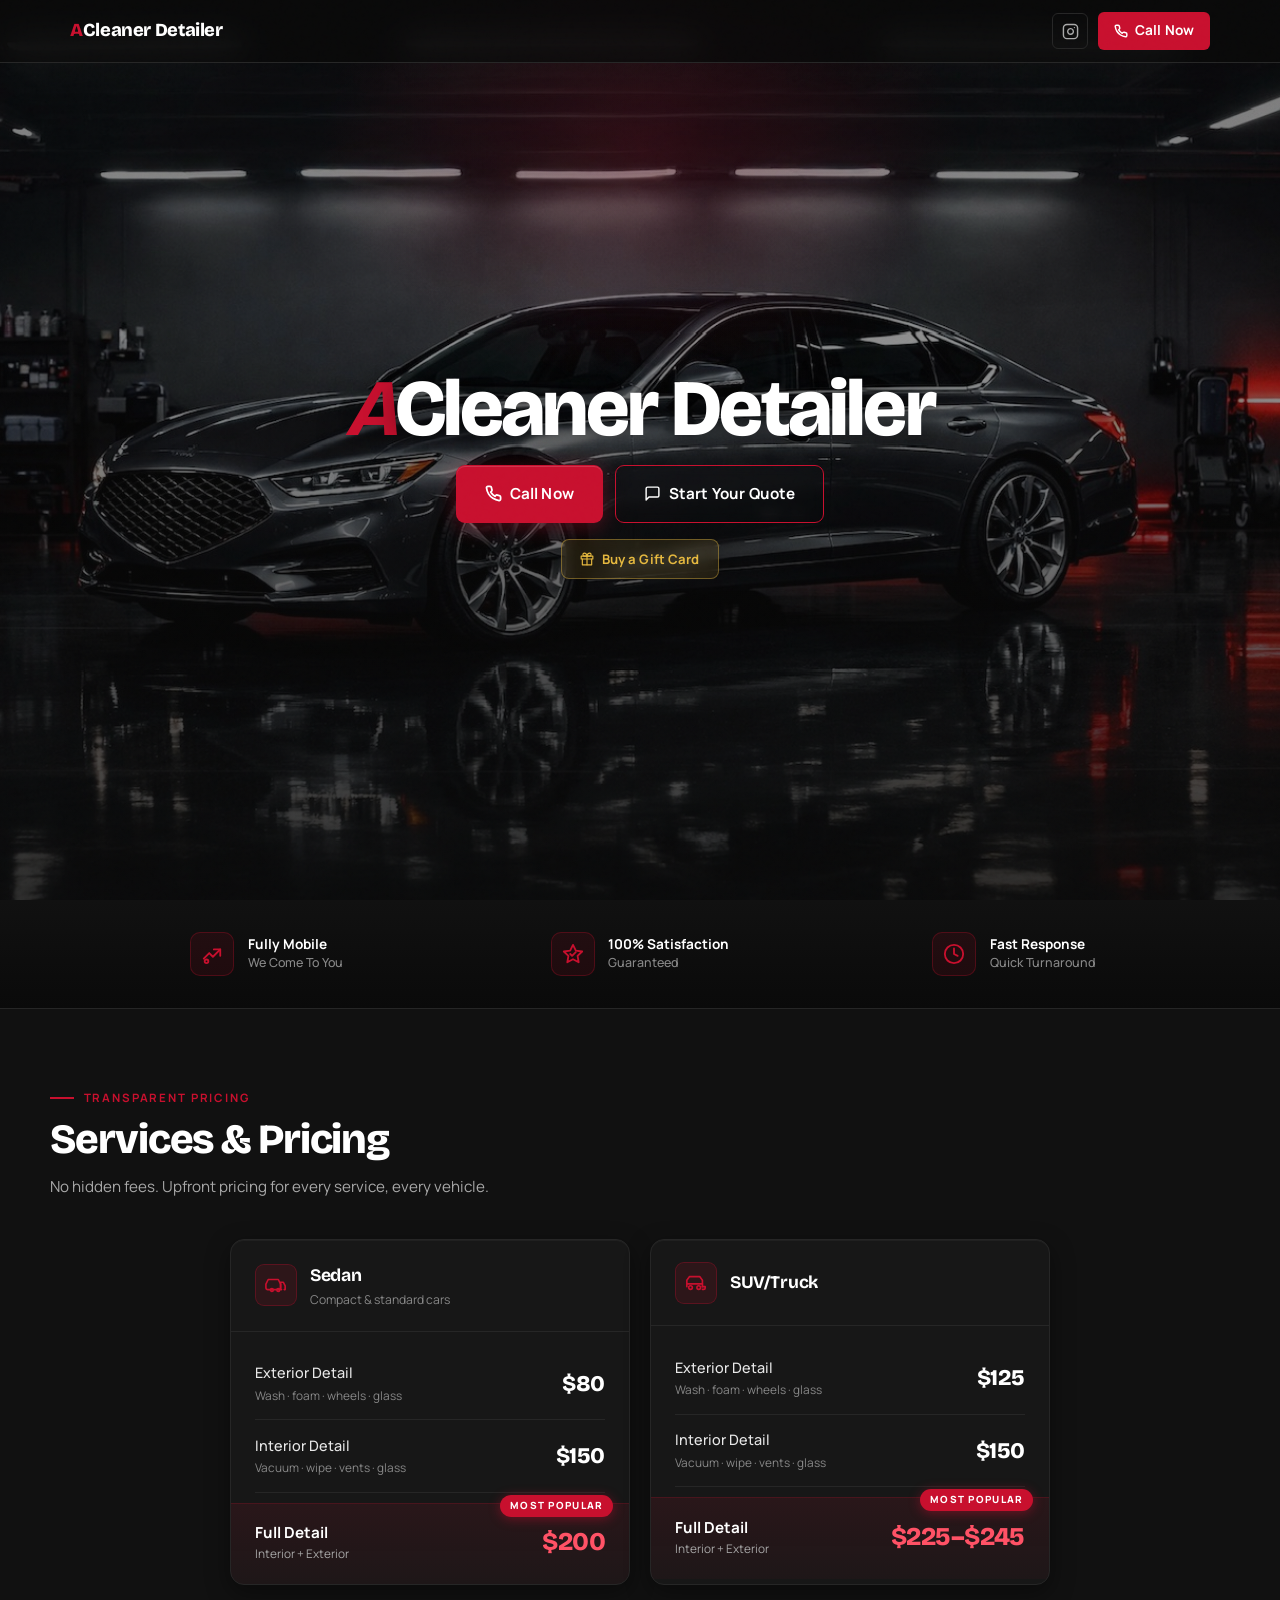
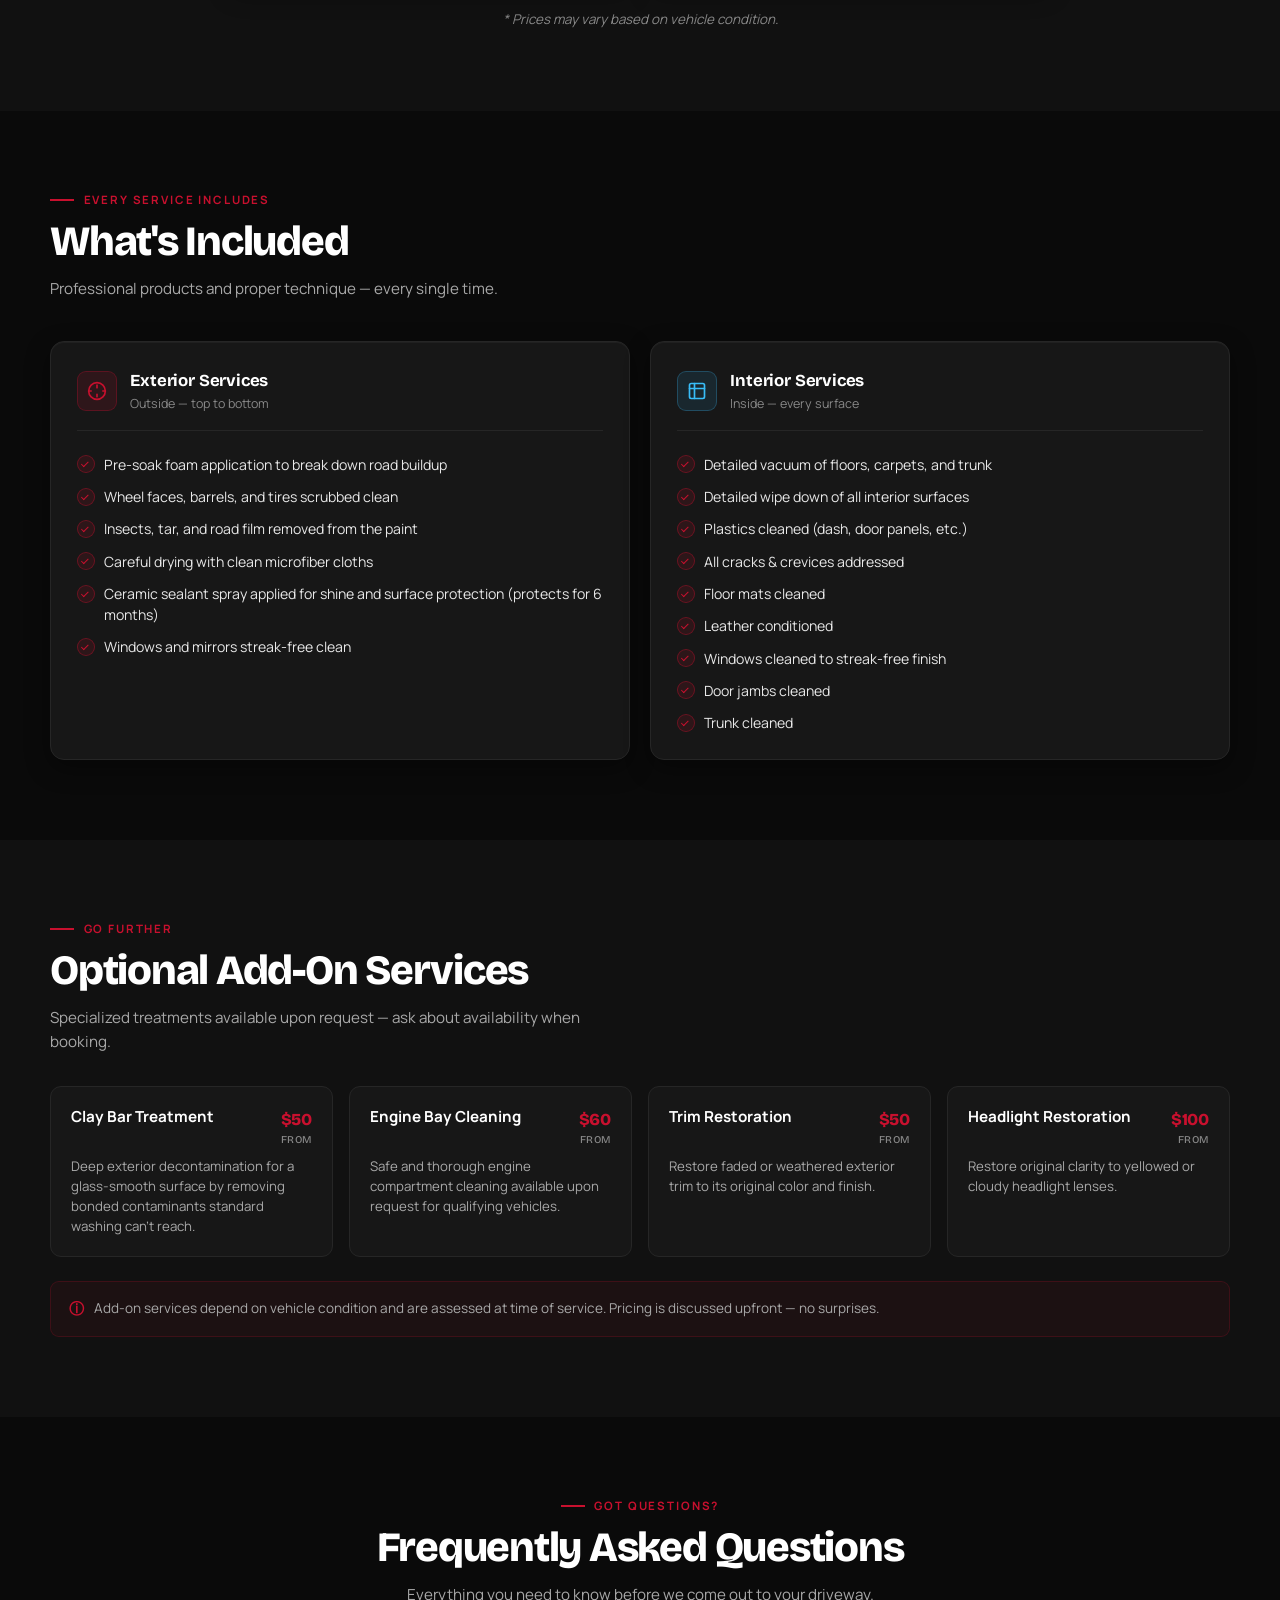
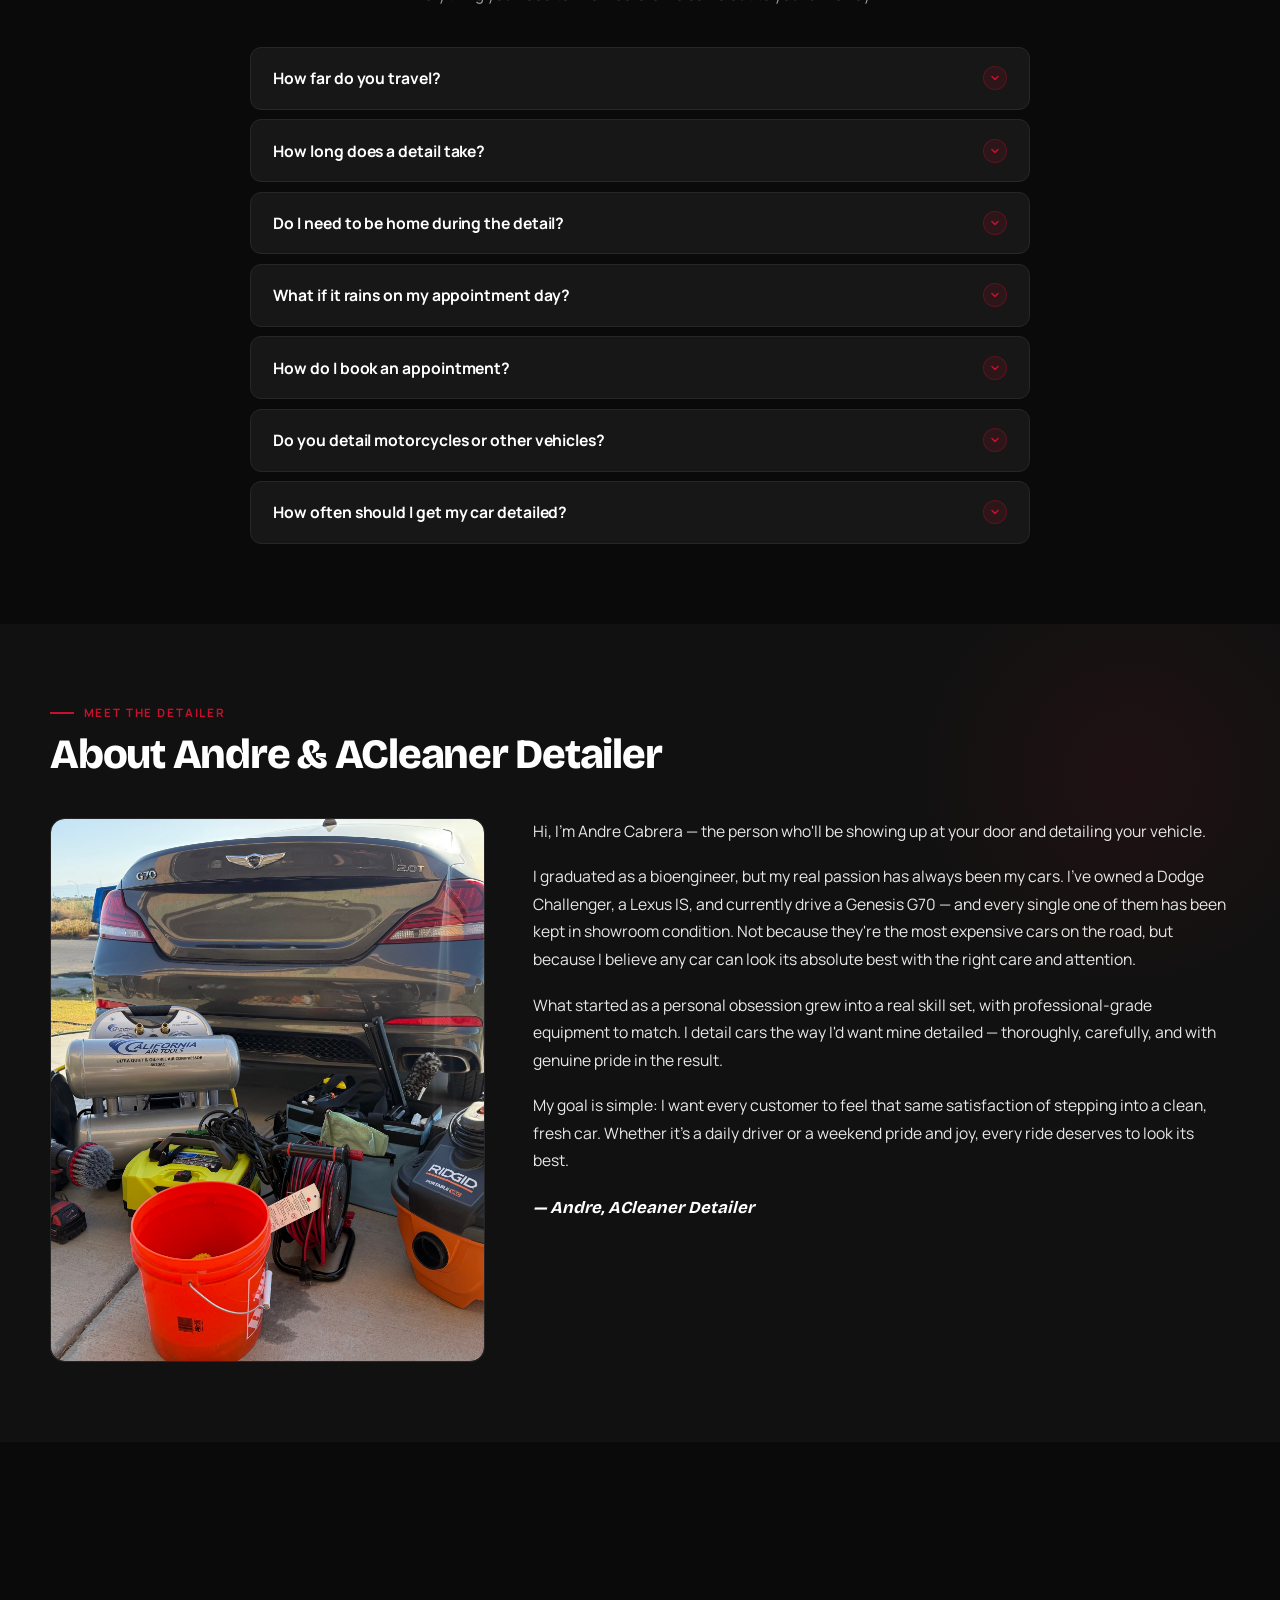
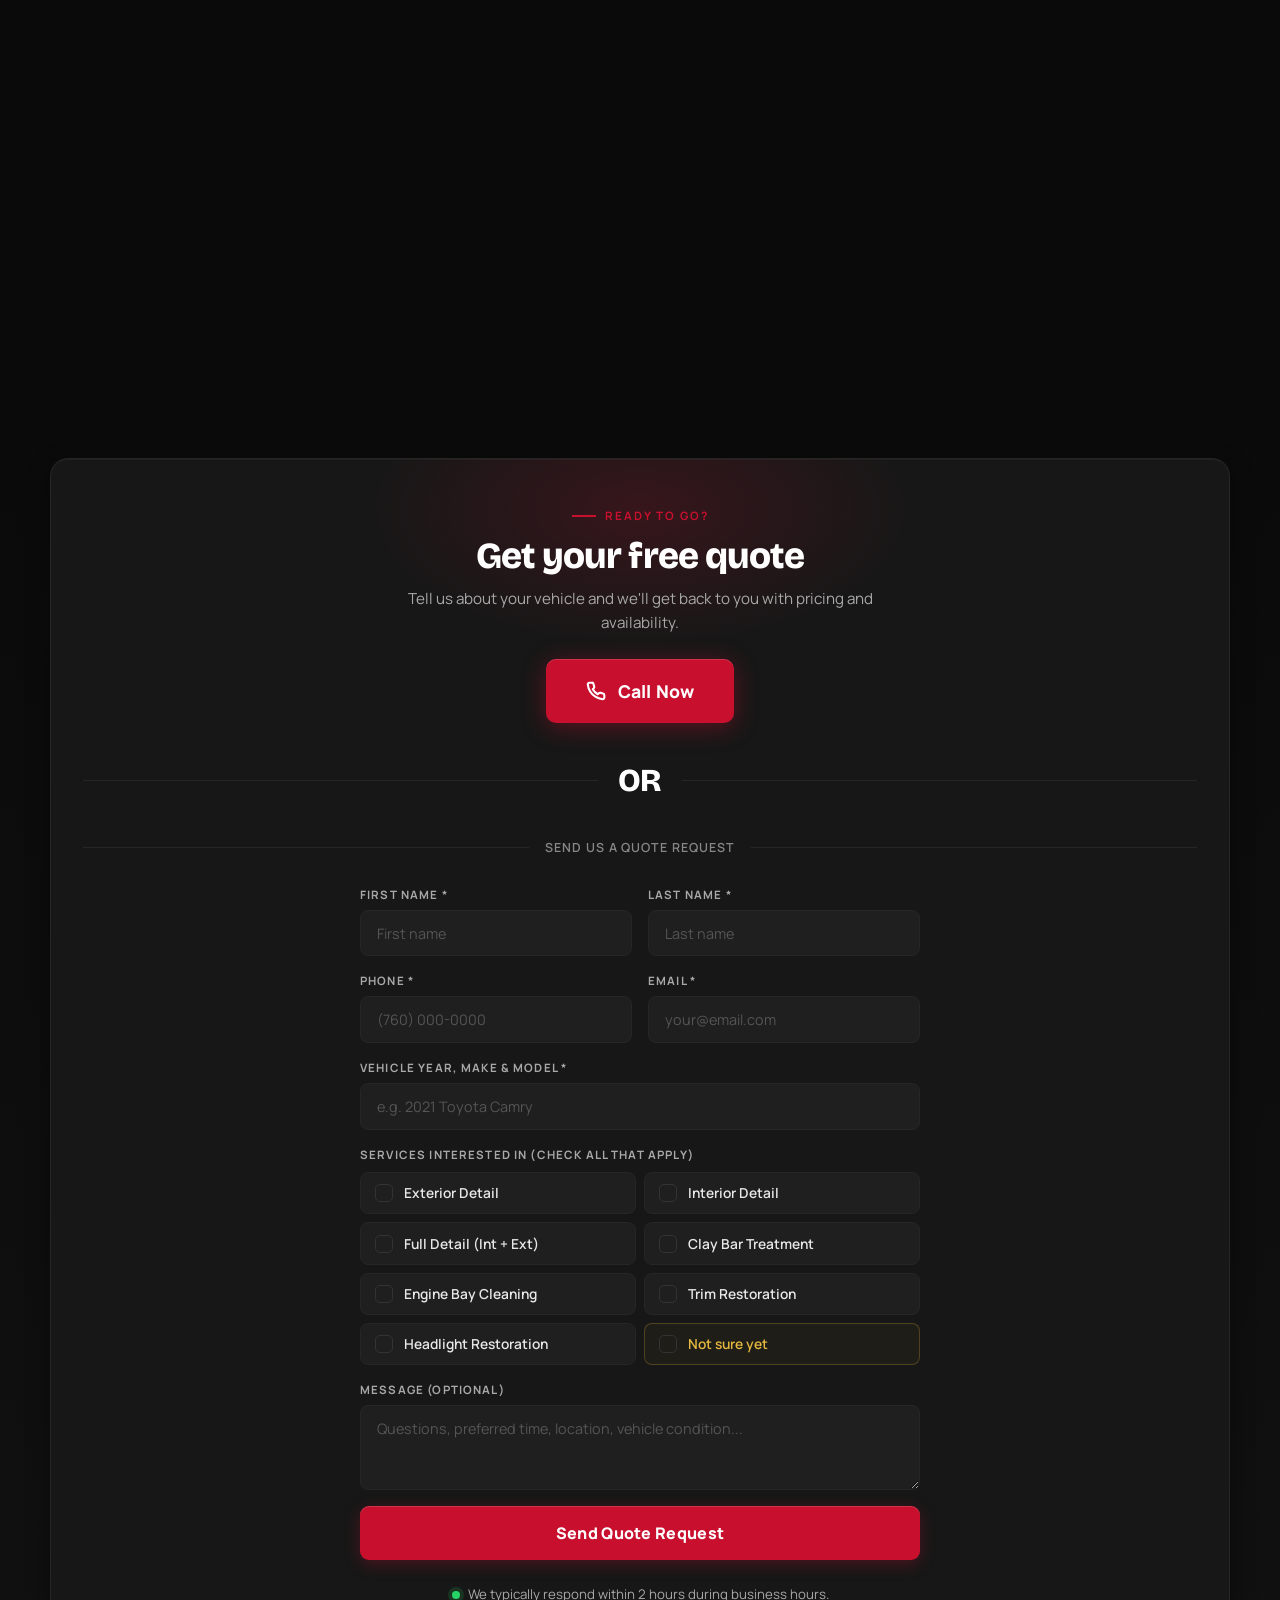
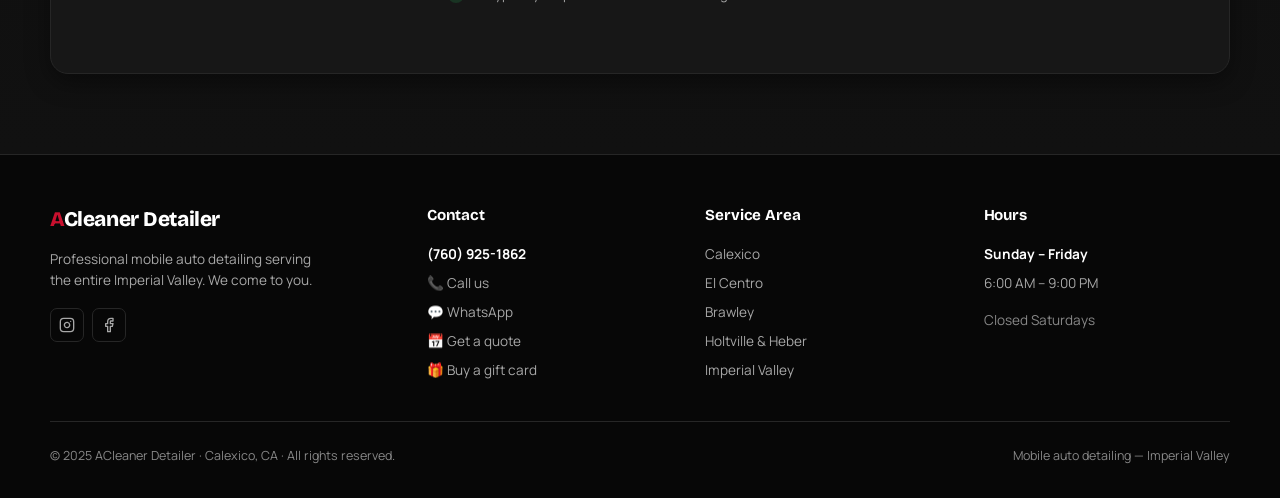
==== index.html @ 51a71c84 "Update index.html" ====
<!DOCTYPE html>
<html lang="en">
<head>
<meta charset="UTF-8">
<meta name="viewport" content="width=device-width, initial-scale=1.0">
<title>Mobile Car Detailing in Imperial Valley | ACleaner Detailer</title>
<meta name="description" content="Professional mobile car detailing in Calexico, El Centro & the Imperial Valley. Interior, exterior & full detail packages — we come to you. Call (760) 925-1862.">

<!-- FAVICON PLACEHOLDER — replace with real favicon.ico when ready -->
<link rel="icon" href="data:image/svg+xml,<svg xmlns=%22http://www.w3.org/2000/svg%22 viewBox=%220 0 100 100%22><rect width=%22100%22 height=%22100%22 rx=%2218%22 fill=%22%230A0A0A%22/><text x=%2250%22 y=%2272%22 font-size=%2270%22 font-family=%22Arial,sans-serif%22 font-weight=%22900%22 text-anchor=%22middle%22 fill=%22%23C8102E%22>A</text></svg>">

<!-- Google Fonts -->
<link rel="preconnect" href="https://fonts.googleapis.com">
<link rel="preconnect" href="https://fonts.gstatic.com" crossorigin>
<link href="https://fonts.googleapis.com/css2?family=Bricolage+Grotesque:opsz,wght@12..96,500;12..96,700;12..96,800&family=Manrope:wght@400;500;600;700;800&display=swap" rel="stylesheet">

<!-- LocalBusiness JSON-LD Schema -->
<script type="application/ld+json">
{
  "@context": "https://schema.org",
  "@type": "AutoDetailing",
  "name": "ACleaner Detailer",
  "image": "acleaningimagedark.jpeg",
  "url": "https://acmobiledetailing.netlify.app/",
  "telephone": "+1-760-925-1862",
  "priceRange": "$$",
  "address": {
    "@type": "PostalAddress",
    "addressLocality": "Calexico",
    "addressRegion": "CA",
    "addressCountry": "US"
  },
  "areaServed": [
    { "@type": "City", "name": "Calexico" },
    { "@type": "City", "name": "El Centro" },
    { "@type": "City", "name": "Brawley" },
    { "@type": "City", "name": "Holtville" },
    { "@type": "City", "name": "Heber" },
    { "@type": "AdministrativeArea", "name": "Imperial Valley" }
  ],
  "openingHoursSpecification": [{
    "@type": "OpeningHoursSpecification",
    "dayOfWeek": ["Sunday","Monday","Tuesday","Wednesday","Thursday","Friday"],
    "opens": "06:00",
    "closes": "21:00"
  }],
  "sameAs": [
    "https://www.instagram.com/acleanermobile/",
    "https://facebook.com/"
  ]
}
</script>

<style>
*,*::before,*::after{box-sizing:border-box;margin:0;padding:0}
:root{
  --red:#C8102E;--red-dark:#9B0B21;--red-light:#E8192E;--red-glow:rgba(200,16,46,0.18);
  --black:#0A0A0A;--dark:#111111;--card:#171717;--card2:#1F1F1F;
  --border:#262626;--border-light:#333;
  --white:#FFFFFF;--gray:#888;--gray-light:#A8A8A8;
  --text:#E8E8E8;--gold:#E5B83F;--gold-dark:#C99A2C;
  --ff-display:'Bricolage Grotesque',ui-serif,Georgia,serif;
  --ff:'Manrope',-apple-system,BlinkMacSystemFont,'Segoe UI',sans-serif;
  --shadow-card:0 1px 0 rgba(255,255,255,0.04) inset, 0 8px 24px rgba(0,0,0,0.4);
}
html{scroll-behavior:smooth;font-size:16px}
body{background:var(--black);color:var(--text);font-family:var(--ff);line-height:1.6;overflow-x:hidden;-webkit-font-smoothing:antialiased}

/* Subtle grain texture overlay */
body::before{
  content:'';position:fixed;inset:0;pointer-events:none;z-index:200;opacity:0.035;mix-blend-mode:overlay;
  background-image:url("data:image/svg+xml,%3Csvg viewBox='0 0 200 200' xmlns='http://www.w3.org/2000/svg'%3E%3Cfilter id='n'%3E%3CfeTurbulence type='fractalNoise' baseFrequency='0.85' numOctaves='2'/%3E%3C/filter%3E%3Crect width='100%25' height='100%25' filter='url(%23n)'/%3E%3C/svg%3E");
}

/* NAV */
nav{position:fixed;top:0;left:0;right:0;z-index:100;background:rgba(10,10,10,0.85);backdrop-filter:blur(14px);-webkit-backdrop-filter:blur(14px);border-bottom:1px solid var(--border)}
.nav-inner{max-width:1180px;margin:0 auto;padding:0 1.25rem;height:62px;display:flex;align-items:center;justify-content:space-between}
.nav-logo{font-family:var(--ff-display);font-size:1.15rem;font-weight:800;color:var(--white);letter-spacing:-0.02em}
.nav-logo span{color:var(--red)}
.nav-phone{display:flex;align-items:center;gap:0.45rem;color:var(--white);text-decoration:none;font-size:0.85rem;font-weight:700;background:var(--red);padding:0.5rem 1rem;border-radius:6px;transition:background 0.2s,transform 0.1s;letter-spacing:0.01em}
.nav-phone:hover{background:var(--red-dark)}
.nav-phone:active{transform:scale(0.97)}
.nav-phone svg{width:14px;height:14px;flex-shrink:0}
.nav-right{display:flex;align-items:center;gap:0.6rem}
.nav-insta{display:flex;align-items:center;justify-content:center;width:36px;height:36px;border-radius:6px;border:1px solid var(--border);color:var(--gray-light);transition:color 0.2s,border-color 0.2s,background 0.2s}
.nav-insta:hover{color:var(--white);border-color:#555;background:rgba(255,255,255,0.03)}
.nav-insta svg{width:17px;height:17px}
.nav-book{display:flex;align-items:center;gap:0.45rem;color:var(--white);text-decoration:none;font-size:0.85rem;font-weight:700;background:transparent;border:1px solid rgba(255,255,255,0.2);padding:0.5rem 1rem;border-radius:6px;transition:background 0.2s,border-color 0.2s,transform 0.1s;letter-spacing:0.01em}
.nav-book:hover{background:rgba(255,255,255,0.07);border-color:rgba(255,255,255,0.4)}
.nav-book:active{transform:scale(0.97)}
.nav-book svg{width:14px;height:14px;flex-shrink:0}
@media(max-width:540px){
  .nav-phone span.nav-phone-text{display:none}
  .nav-phone{padding:0.5rem 0.75rem}
}

/* HERO */
.hero{
  min-height:100svh;display:flex;flex-direction:column;justify-content:center;align-items:center;
  text-align:center;padding:7rem 1.25rem 4rem;position:relative;overflow:hidden;
  background:url('acleaningimagedark.jpeg') center center/cover no-repeat var(--black);
}
.hero::before{
  content:'';position:absolute;inset:0;
  background:linear-gradient(180deg,rgba(10,10,10,0.55) 0%,rgba(10,10,10,0.45) 40%,rgba(10,10,10,0.85) 100%);
  pointer-events:none;z-index:0;
}
.hero::after{
  content:'';position:absolute;top:-100px;left:50%;transform:translateX(-50%);
  width:700px;height:500px;
  background:radial-gradient(ellipse,rgba(200,16,46,0.18) 0%,transparent 65%);
  pointer-events:none;z-index:0;
}
.hero>*{position:relative;z-index:1}

.hero-stars{
  display:inline-flex;align-items:center;gap:0.55rem;
  background:rgba(229,184,63,0.08);border:1px solid rgba(229,184,63,0.3);
  color:var(--gold);font-size:0.74rem;font-weight:700;letter-spacing:0.06em;text-transform:uppercase;
  padding:0.45rem 0.95rem;border-radius:100px;margin-bottom:1.25rem;
  backdrop-filter:blur(6px);
}
.hero-stars-icons{display:inline-flex;gap:1px;color:var(--gold)}
.hero-label{
  display:inline-flex;align-items:center;gap:0.4rem;
  background:rgba(200,16,46,0.14);border:1px solid rgba(200,16,46,0.35);
  color:#FF5266;font-size:0.7rem;font-weight:700;letter-spacing:0.13em;text-transform:uppercase;
  padding:0.4rem 0.95rem;border-radius:100px;margin-bottom:1.5rem;
  backdrop-filter:blur(6px);
}
.hero-label::before{content:'';width:6px;height:6px;border-radius:50%;background:var(--red);box-shadow:0 0 8px var(--red);flex-shrink:0}

h1.hero-title{
  font-family:var(--ff-display);
  font-size:clamp(2.4rem,7.5vw,5rem);font-weight:800;line-height:1;letter-spacing:-0.035em;
  color:var(--white);margin-bottom:1rem;max-width:920px;
  text-shadow:0 2px 30px rgba(0,0,0,0.6);
}
h1.hero-title .accent{color:var(--red);font-style:italic;font-weight:700}
h1.hero-title .we-come{display:block;font-size:0.55em;font-weight:700;color:var(--gray-light);margin-top:0.4rem;letter-spacing:-0.02em;font-style:italic}

.hero-sub{font-size:clamp(0.95rem,2vw,1.1rem);color:var(--gray-light);margin-bottom:2.25rem;max-width:560px;line-height:1.55}

.hero-cta{display:flex;gap:0.75rem;flex-wrap:wrap;justify-content:center;width:100%;max-width:640px}
.btn{
  display:inline-flex;align-items:center;justify-content:center;gap:0.5rem;
  padding:1rem 1.75rem;font-size:0.95rem;font-weight:700;border-radius:9px;
  cursor:pointer;text-decoration:none;letter-spacing:0.01em;font-family:var(--ff);
  transition:background 0.2s,border-color 0.2s,color 0.2s,transform 0.1s,box-shadow 0.2s;
  border:1px solid transparent;white-space:nowrap;
}
.btn:active{transform:translateY(1px)}
.btn-primary{background:var(--red);color:var(--white);box-shadow:0 4px 20px rgba(200,16,46,0.35),inset 0 1px 0 rgba(255,255,255,0.15)}
.btn-primary:hover{background:var(--red-dark);box-shadow:0 6px 24px rgba(200,16,46,0.45),inset 0 1px 0 rgba(255,255,255,0.15)}
.btn-secondary{background:rgba(255,255,255,0.04);color:var(--white);border-color:rgba(255,255,255,0.18);backdrop-filter:blur(6px)}
.btn-secondary:hover{border-color:rgba(255,255,255,0.35);background:rgba(255,255,255,0.08)}
.btn-outline{background:transparent;color:var(--white);border-color:var(--red);backdrop-filter:blur(6px)}
.btn-outline:hover{background:rgba(200,16,46,0.12);border-color:var(--red-light)}
.btn svg{width:17px;height:17px;flex-shrink:0}

/* GIFT CARD MINI BUTTON — sits under the hero CTAs */
.hero-gift-wrap{margin-top:1rem;display:flex;justify-content:center;width:100%}
.btn-gift{
  display:inline-flex;align-items:center;justify-content:center;gap:0.45rem;
  padding:0.55rem 1.15rem;font-size:0.82rem;font-weight:700;border-radius:8px;
  text-decoration:none;font-family:var(--ff);letter-spacing:0.01em;white-space:nowrap;
  background:rgba(229,184,63,0.1);color:var(--gold);
  border:1px solid rgba(229,184,63,0.4);
  backdrop-filter:blur(6px);
  transition:background 0.2s,border-color 0.2s,color 0.2s,transform 0.1s,box-shadow 0.2s;
}
.btn-gift:hover{
  background:rgba(229,184,63,0.18);
  border-color:rgba(229,184,63,0.65);
  color:#F0CB5C;
  box-shadow:0 4px 14px rgba(229,184,63,0.18);
}
.btn-gift:active{transform:translateY(1px)}
.btn-gift svg{width:14px;height:14px;flex-shrink:0}

/* TRUST BAR */
.trust-bar{background:linear-gradient(180deg,var(--dark) 0%,var(--black) 100%);border-bottom:1px solid var(--border);padding:2rem 1.25rem}
.trust-inner{max-width:1100px;margin:0 auto;display:grid;grid-template-columns:repeat(3,1fr);gap:1.25rem}
.trust-item{display:flex;align-items:center;gap:0.85rem;justify-content:center;text-align:left}
.trust-icon{width:44px;height:44px;border-radius:10px;background:rgba(200,16,46,0.1);border:1px solid rgba(200,16,46,0.28);display:flex;align-items:center;justify-content:center;flex-shrink:0;color:var(--red)}
.trust-icon svg{width:22px;height:22px}
.trust-text{font-size:0.85rem;font-weight:700;color:var(--white);line-height:1.3}
@media(max-width:720px){
  .trust-inner{grid-template-columns:1fr;gap:0.85rem}
  .trust-item{justify-content:flex-start}
}

/* SECTIONS */
section{padding:5rem 1.25rem;position:relative}
.section-inner{max-width:1180px;margin:0 auto}
.section-eyebrow{font-size:0.72rem;font-weight:700;letter-spacing:0.16em;text-transform:uppercase;color:var(--red);margin-bottom:0.6rem;display:flex;align-items:center;gap:0.6rem}
.section-eyebrow::before{content:'';width:24px;height:1.5px;background:var(--red)}
.section-title{font-family:var(--ff-display);font-size:clamp(1.85rem,4.5vw,2.6rem);font-weight:800;color:var(--white);letter-spacing:-0.03em;line-height:1.1;margin-bottom:0.75rem}
.section-sub{color:var(--gray-light);font-size:0.95rem;max-width:560px;line-height:1.6}

/* PRICING */
#pricing{background:var(--dark)}
.pricing-grid{display:grid;grid-template-columns:repeat(auto-fit,minmax(320px,1fr));gap:1.25rem;margin-top:2.5rem;max-width:820px;margin-left:auto;margin-right:auto}
.pricing-card{background:var(--card);border:1px solid var(--border);border-radius:14px;overflow:hidden;position:relative;transition:border-color 0.2s,transform 0.2s;box-shadow:var(--shadow-card)}
.pricing-card:hover{border-color:#3a3a3a;transform:translateY(-2px)}
.pricing-card-head{padding:1.35rem 1.5rem;border-bottom:1px solid var(--border);display:flex;align-items:center;gap:0.8rem}
.vehicle-icon{width:42px;height:42px;background:rgba(200,16,46,0.12);border:1px solid rgba(200,16,46,0.3);border-radius:9px;display:flex;align-items:center;justify-content:center;flex-shrink:0}
.vehicle-icon svg{width:22px;height:22px;color:var(--red)}
.vehicle-name{font-family:var(--ff-display);font-size:1.1rem;font-weight:700;color:var(--white);letter-spacing:-0.01em}
.vehicle-sub{font-size:0.76rem;color:var(--gray)}
.pricing-rows{padding:1rem 1.5rem 1.25rem}
.price-row{display:flex;justify-content:space-between;align-items:center;padding:0.85rem 0;border-bottom:1px solid var(--border);position:relative}
.price-row:last-child{border-bottom:none}
.price-row.featured{background:linear-gradient(180deg,rgba(200,16,46,0.1) 0%,rgba(200,16,46,0.04) 100%);margin:0.6rem -1.5rem -1.25rem;padding:1.1rem 1.5rem 1.25rem;border-top:1px solid rgba(200,16,46,0.25);border-bottom:none;position:relative}
.popular-badge{position:absolute;top:-9px;right:1rem;background:var(--red);color:var(--white);font-size:0.62rem;font-weight:800;letter-spacing:0.13em;text-transform:uppercase;padding:0.2rem 0.6rem;border-radius:100px;box-shadow:0 2px 12px rgba(200,16,46,0.45)}
.price-label{font-size:0.9rem;color:var(--text);font-weight:500}
.price-hint{font-size:0.74rem;color:var(--gray);margin-top:0.15rem}
.price-label-main{font-size:0.95rem;color:var(--white);font-weight:700}
.price-label-sub{font-size:0.74rem;color:var(--gray-light)}
.price-amount{font-family:var(--ff-display);font-size:1.4rem;font-weight:800;color:var(--white);letter-spacing:-0.02em}
.price-row.featured .price-amount{color:#FF5266;font-size:1.6rem}
.pricing-note{margin-top:1.5rem;text-align:center;font-size:0.84rem;color:var(--gray);font-style:italic}
.discount-banner{margin-top:1.5rem;background:linear-gradient(90deg,rgba(229,184,63,0.08) 0%,rgba(229,184,63,0.04) 100%);border:1px solid rgba(229,184,63,0.25);border-radius:10px;padding:0.95rem 1.25rem;text-align:center;font-size:0.88rem;color:var(--white);font-weight:600}
.discount-banner span{color:var(--gold);font-weight:800;letter-spacing:0.04em;text-transform:uppercase;font-size:0.72rem;display:block;margin-bottom:0.15rem}

/* INCLUDED */
#included{background:var(--black)}
.included-grid{display:grid;grid-template-columns:repeat(auto-fit,minmax(290px,1fr));gap:1.25rem;margin-top:2.5rem}
.included-card{background:var(--card);border:1px solid var(--border);border-radius:14px;padding:1.6rem;box-shadow:var(--shadow-card);transition:border-color 0.2s,transform 0.2s}
.included-card:hover{border-color:#3a3a3a;transform:translateY(-2px)}
.included-card-head{display:flex;align-items:center;gap:0.85rem;margin-bottom:1.4rem;padding-bottom:1rem;border-bottom:1px solid var(--border)}
.inc-icon{width:40px;height:40px;border-radius:9px;display:flex;align-items:center;justify-content:center;flex-shrink:0}
.inc-icon.ext{background:rgba(200,16,46,0.13);border:1px solid rgba(200,16,46,0.3)}
.inc-icon.int{background:rgba(56,189,248,0.1);border:1px solid rgba(56,189,248,0.25)}
.inc-icon svg{width:20px;height:20px}
.inc-icon.ext svg{color:var(--red)}
.inc-icon.int svg{color:#38BDF8}
.inc-title{font-family:var(--ff-display);font-size:1.05rem;font-weight:700;color:var(--white);letter-spacing:-0.01em}
.inc-sub{font-size:0.78rem;color:var(--gray)}
.svc-list{list-style:none;display:flex;flex-direction:column;gap:0.7rem}
.svc-list li{display:flex;align-items:flex-start;gap:0.6rem;font-size:0.88rem;color:var(--text);line-height:1.5}
.check{width:18px;height:18px;border-radius:50%;background:rgba(200,16,46,0.12);border:1px solid rgba(200,16,46,0.4);flex-shrink:0;margin-top:0.1rem;display:flex;align-items:center;justify-content:center}
.check::after{content:'';width:7px;height:4px;border-left:1.7px solid var(--red);border-bottom:1.7px solid var(--red);transform:rotate(-45deg) translateY(-1px)}

/* ADD-ONS */
#addons{background:var(--dark)}
.addon-grid{display:grid;grid-template-columns:repeat(auto-fit,minmax(240px,1fr));gap:1rem;margin-top:2rem}
.addon-card{background:var(--card);border:1px solid var(--border);border-radius:11px;padding:1.25rem;display:flex;flex-direction:column;gap:0.5rem;transition:border-color 0.2s,transform 0.2s}
.addon-card:hover{border-color:#3a3a3a;transform:translateY(-2px)}
.addon-top{display:flex;align-items:flex-start;justify-content:space-between;gap:0.5rem}
.addon-name{font-size:0.95rem;font-weight:700;color:var(--white);line-height:1.3}
.addon-price{font-family:var(--ff-display);font-size:1.05rem;font-weight:800;color:var(--red);white-space:nowrap;letter-spacing:-0.01em}
.addon-price small{font-size:0.65rem;color:var(--gray);font-weight:500;display:block;text-align:right;margin-top:-2px;letter-spacing:0.05em;text-transform:uppercase}
.addon-desc{font-size:0.83rem;color:var(--gray-light);line-height:1.5}
.addon-note{margin-top:1.5rem;background:rgba(200,16,46,0.06);border:1px solid rgba(200,16,46,0.2);border-radius:9px;padding:1rem 1.15rem;font-size:0.85rem;color:var(--gray-light);display:flex;align-items:flex-start;gap:0.6rem;line-height:1.55}
.addon-note-icon{color:var(--red);flex-shrink:0;font-style:normal;font-weight:800;font-size:0.95rem;line-height:1.4}

/* BEFORE/AFTER (HIDDEN) */
#before-after{background:var(--black)}
.ba-grid{display:grid;grid-template-columns:repeat(auto-fit,minmax(280px,1fr));gap:1.25rem;margin-top:2.5rem}
.ba-pair{display:grid;grid-template-columns:1fr 1fr;gap:0.5rem;background:var(--card);border:1px solid var(--border);border-radius:12px;padding:0.6rem}
.ba-block{aspect-ratio:4/3;border-radius:8px;display:flex;flex-direction:column;align-items:center;justify-content:center;font-weight:700;color:var(--gray-light);font-size:0.85rem;text-align:center;padding:1rem}
.ba-before{background:linear-gradient(135deg,#2a2a2a 0%,#1a1a1a 100%)}
.ba-after{background:linear-gradient(135deg,#3a1216 0%,#1a1a1a 100%)}
.ba-label{font-size:0.7rem;letter-spacing:0.13em;text-transform:uppercase;color:var(--white);margin-bottom:0.4rem}
.ba-note{font-size:0.72rem;color:var(--gray);font-weight:500}

/* FAQ */
#faq{background:var(--black)}
.faq-list{max-width:780px;margin:2.5rem auto 0;display:flex;flex-direction:column;gap:0.6rem}
.faq-item{background:var(--card);border:1px solid var(--border);border-radius:11px;overflow:hidden;transition:border-color 0.2s}
.faq-item.open{border-color:rgba(200,16,46,0.4)}
.faq-q{
  width:100%;background:transparent;border:none;color:var(--white);
  padding:1.15rem 1.4rem;font-size:0.98rem;font-weight:700;text-align:left;cursor:pointer;
  display:flex;justify-content:space-between;align-items:center;gap:1rem;font-family:var(--ff);
  transition:background 0.2s;letter-spacing:-0.005em;
}
.faq-q:hover{background:rgba(255,255,255,0.025)}
.faq-icon{width:24px;height:24px;border-radius:50%;background:rgba(200,16,46,0.12);border:1px solid rgba(200,16,46,0.3);display:flex;align-items:center;justify-content:center;flex-shrink:0;transition:transform 0.3s,background 0.2s;color:var(--red)}
.faq-icon svg{width:12px;height:12px}
.faq-item.open .faq-icon{transform:rotate(180deg);background:var(--red);color:var(--white);border-color:var(--red)}
.faq-a{max-height:0;overflow:hidden;transition:max-height 0.35s ease}
.faq-a-inner{padding:0 1.4rem 1.4rem;color:var(--gray-light);font-size:0.92rem;line-height:1.65}
.faq-item.open .faq-a{max-height:500px}

/* TESTIMONIALS (HIDDEN) */
#testimonials{background:var(--dark)}
.testi-grid{display:grid;grid-template-columns:repeat(auto-fit,minmax(280px,1fr));gap:1.25rem;margin-top:2.5rem}
.testi-card{background:var(--card);border:1px solid var(--border);border-radius:12px;padding:1.5rem}
.testi-stars{color:var(--gold);font-size:1.1rem;margin-bottom:0.75rem;letter-spacing:0.05em}
.testi-quote{font-size:0.95rem;color:var(--text);line-height:1.6;margin-bottom:1.25rem;font-style:italic}
.testi-meta{display:flex;align-items:center;gap:0.75rem;padding-top:1rem;border-top:1px solid var(--border)}
.testi-avatar{width:38px;height:38px;border-radius:50%;background:linear-gradient(135deg,var(--red) 0%,var(--red-dark) 100%);display:flex;align-items:center;justify-content:center;font-weight:800;color:var(--white);font-size:0.95rem}
.testi-name{font-size:0.88rem;font-weight:700;color:var(--white)}
.testi-vehicle{font-size:0.74rem;color:var(--gray)}

/* ABOUT */
#about{background:var(--dark);position:relative;overflow:hidden}
#about::before{content:'';position:absolute;top:-100px;right:-100px;width:500px;height:500px;background:radial-gradient(circle,rgba(200,16,46,0.08) 0%,transparent 65%);pointer-events:none}
.about-grid{display:grid;grid-template-columns:1fr 1.6fr;gap:3rem;align-items:start;margin-top:2.5rem;position:relative}
.about-photo{aspect-ratio:4/5;background:linear-gradient(135deg,#1f1f1f 0%,#0f0f0f 100%);border:1px solid var(--border);border-radius:14px;display:flex;flex-direction:column;align-items:center;justify-content:center;padding:1.5rem;text-align:center;color:var(--gray);position:sticky;top:90px}
.about-photo-icon{width:60px;height:60px;border-radius:50%;background:rgba(200,16,46,0.1);border:1px solid rgba(200,16,46,0.3);display:flex;align-items:center;justify-content:center;color:var(--red);margin-bottom:1rem}
.about-photo-icon svg{width:30px;height:30px}
.about-photo-text{font-size:0.82rem;font-weight:600;line-height:1.5;color:var(--gray-light)}
.about-photo-sub{font-size:0.72rem;color:var(--gray);margin-top:0.4rem;font-style:italic}
.about-text p{margin-bottom:1.15rem;color:var(--text);font-size:0.98rem;line-height:1.75}
.about-text p:last-child{font-family:var(--ff-display);font-style:italic;color:var(--white);font-weight:700;font-size:1.05rem;margin-top:0.5rem}
@media(max-width:820px){
  .about-grid{grid-template-columns:1fr;gap:2rem}
  .about-photo{aspect-ratio:3/2;position:static;max-width:340px;margin:0 auto}
}

/* SERVICE AREA */
#service-area{background:var(--black)}
.area-card{background:var(--card);border:1px solid var(--border);border-radius:14px;padding:2.25rem;margin-top:2rem;position:relative;overflow:hidden;box-shadow:var(--shadow-card)}
.area-card::before{content:'';position:absolute;top:0;right:0;width:200px;height:200px;background:radial-gradient(circle,rgba(200,16,46,0.1) 0%,transparent 65%);pointer-events:none}
.area-card p{position:relative;color:var(--text);font-size:0.98rem;line-height:1.75;margin-bottom:1rem}
.area-card p:last-child{margin-bottom:0}
.area-cities{display:flex;flex-wrap:wrap;gap:0.5rem;margin:1.25rem 0;position:relative}
.area-chip{background:rgba(200,16,46,0.1);border:1px solid rgba(200,16,46,0.3);color:var(--white);font-size:0.82rem;font-weight:600;padding:0.45rem 0.95rem;border-radius:100px}

/* GOOGLE REVIEWS (HIDDEN) */
#reviews{background:var(--dark)}
.reviews-placeholder{background:var(--card);border:1px dashed var(--border-light);border-radius:14px;padding:3rem 2rem;text-align:center;margin-top:2rem}
.reviews-placeholder-icon{width:60px;height:60px;border-radius:50%;background:rgba(255,255,255,0.04);display:flex;align-items:center;justify-content:center;margin:0 auto 1rem;color:var(--gold)}
.reviews-placeholder p{color:var(--gray-light);font-size:0.95rem;line-height:1.6;max-width:480px;margin:0 auto}

/* BOOKING + CONTACT SECTION */
#contact{background:linear-gradient(180deg,var(--black) 0%,var(--dark) 100%)}
.cta-box{background:var(--card);border:1px solid var(--border);border-radius:18px;padding:3rem 2rem;text-align:center;position:relative;overflow:hidden;box-shadow:var(--shadow-card)}
.cta-glow{position:absolute;top:-100px;left:50%;transform:translateX(-50%);width:600px;height:300px;background:radial-gradient(ellipse,rgba(200,16,46,0.18) 0%,transparent 65%);pointer-events:none}
.cta-title{font-family:var(--ff-display);font-size:clamp(1.6rem,4.5vw,2.3rem);font-weight:800;color:var(--white);margin-bottom:0.6rem;position:relative;letter-spacing:-0.025em;line-height:1.15}
.cta-sub{color:var(--gray-light);margin-bottom:2rem;font-size:0.95rem;position:relative;max-width:480px;margin-left:auto;margin-right:auto}
.response-time{font-size:0.83rem;color:var(--gray-light);margin-bottom:1.25rem;position:relative;display:inline-flex;align-items:center;gap:0.5rem}
.response-time::before{content:'';width:8px;height:8px;border-radius:50%;background:#25D366;box-shadow:0 0 0 4px rgba(37,211,102,0.15);animation:pulse 2s infinite}
@keyframes pulse{0%,100%{box-shadow:0 0 0 4px rgba(37,211,102,0.15)}50%{box-shadow:0 0 0 8px rgba(37,211,102,0.05)}}
.cta-divider{display:flex;align-items:center;gap:1rem;margin:1.75rem 0;color:var(--gray);font-size:0.78rem;position:relative;font-weight:600;letter-spacing:0.08em;text-transform:uppercase}
.cta-divider::before,.cta-divider::after{content:'';flex:1;height:1px;background:var(--border)}

/* Custom Book Button */
.book-btn-wrap{margin-bottom:0.5rem;position:relative}
.book-btn{
  display:inline-flex;align-items:center;gap:0.75rem;
  background:var(--red);color:var(--white);text-decoration:none;
  padding:1.1rem 2.5rem;border-radius:10px;font-size:1.1rem;font-weight:800;
  letter-spacing:0.01em;font-family:var(--ff);cursor:pointer;border:none;
  transition:background 0.2s,box-shadow 0.2s,transform 0.1s;
  box-shadow:0 4px 24px rgba(200,16,46,0.4),inset 0 1px 0 rgba(255,255,255,0.15);
}
.book-btn:hover{background:var(--red-dark);box-shadow:0 6px 32px rgba(200,16,46,0.5),inset 0 1px 0 rgba(255,255,255,0.15)}
.book-btn:active{transform:translateY(1px)}
.book-btn svg{width:20px;height:20px;flex-shrink:0}
.book-deposit-note{
  display:inline-flex;align-items:center;gap:0.5rem;
  margin-top:0.85rem;background:rgba(229,184,63,0.08);
  border:1px solid rgba(229,184,63,0.3);border-radius:8px;
  padding:0.55rem 1rem;font-size:0.8rem;color:var(--gold);font-weight:600;
}
.book-deposit-note svg{width:14px;height:14px;flex-shrink:0}
.book-alt-links{display:flex;gap:0.75rem;justify-content:center;flex-wrap:wrap;margin-top:1.25rem}
.book-alt-links a{display:inline-flex;align-items:center;gap:0.45rem;font-size:0.88rem;font-weight:700;text-decoration:none;padding:0.6rem 1.1rem;border-radius:7px;transition:background 0.2s,transform 0.1s;border:1px solid var(--border)}
.book-alt-links a:active{transform:scale(0.97)}
.book-alt-call{color:var(--white);background:rgba(255,255,255,0.04)}
.book-alt-call:hover{background:rgba(255,255,255,0.09);border-color:#444}
.book-alt-wa{color:#25D366;background:rgba(37,211,102,0.06)}
.book-alt-wa:hover{background:rgba(37,211,102,0.12);border-color:rgba(37,211,102,0.35)}
.book-alt-links svg{width:15px;height:15px}

/* Quote / Contact Form */
.quote-form-wrap{max-width:560px;margin:0 auto;text-align:left}
.quote-form{display:grid;gap:1rem}
.qf-row{display:grid;grid-template-columns:1fr 1fr;gap:1rem}
.qf-group{display:flex;flex-direction:column;gap:0.35rem}
.qf-group label{font-size:0.72rem;font-weight:700;color:var(--gray-light);letter-spacing:0.1em;text-transform:uppercase}
.qf-group input,.qf-group select,.qf-group textarea{
  background:var(--card2);border:1px solid var(--border);color:var(--white);
  border-radius:8px;padding:0.8rem 1rem;font-size:0.9rem;font-family:var(--ff);
  transition:border-color 0.2s,background 0.2s;outline:none;resize:vertical;
}
.qf-group input:focus,.qf-group select:focus,.qf-group textarea:focus{border-color:var(--red);background:#252525}
.qf-group input::placeholder,.qf-group textarea::placeholder{color:#555}
.qf-group select option{background:var(--card2);color:var(--white)}

/* Service checkboxes */
.services-label{font-size:0.72rem;font-weight:700;color:var(--gray-light);letter-spacing:0.1em;text-transform:uppercase;margin-bottom:0.5rem;display:block}
.services-grid{display:grid;grid-template-columns:1fr 1fr;gap:0.5rem}
.svc-check{display:flex;align-items:center;gap:0.65rem;background:var(--card2);border:1px solid var(--border);border-radius:8px;padding:0.7rem 0.9rem;cursor:pointer;transition:border-color 0.2s,background 0.2s;user-select:none}
.svc-check:hover{border-color:#444;background:#252525}
.svc-check input[type=checkbox]{display:none}
.svc-check-box{width:18px;height:18px;border-radius:5px;border:1.5px solid var(--border-light);flex-shrink:0;display:flex;align-items:center;justify-content:center;transition:background 0.15s,border-color 0.15s;background:transparent}
.svc-check input:checked ~ .svc-check-box{background:var(--red);border-color:var(--red)}
.svc-check input:checked ~ .svc-check-box::after{content:'';width:9px;height:5px;border-left:2px solid #fff;border-bottom:2px solid #fff;transform:rotate(-45deg) translateY(-1px)}
.svc-check-label{font-size:0.86rem;font-weight:600;color:var(--text);line-height:1.3}
.svc-check.unsure{border-color:rgba(229,184,63,0.25);background:rgba(229,184,63,0.04)}
.svc-check.unsure:hover{border-color:rgba(229,184,63,0.45)}
.svc-check.unsure input:checked ~ .svc-check-box{background:var(--gold);border-color:var(--gold)}
.svc-check.unsure .svc-check-label{color:var(--gold)}

/* Form submit */
.qf-submit{background:var(--red);color:var(--white);border:none;padding:1rem;border-radius:9px;font-size:1rem;font-weight:800;cursor:pointer;transition:background 0.2s,transform 0.1s;font-family:var(--ff);letter-spacing:0.02em;box-shadow:0 4px 16px rgba(200,16,46,0.3),inset 0 1px 0 rgba(255,255,255,0.15);width:100%}
.qf-submit:hover{background:var(--red-dark)}
.qf-submit:active{transform:translateY(1px)}
.qf-success{display:none;background:rgba(37,211,102,0.08);border:1px solid rgba(37,211,102,0.3);border-radius:10px;padding:1.25rem;text-align:center;color:#25D366;font-weight:700;font-size:0.95rem;margin-top:0.5rem}
.qf-success.show{display:block}

@media(max-width:540px){
  .qf-row{grid-template-columns:1fr}
  .services-grid{grid-template-columns:1fr}
  .book-btn{font-size:1rem;padding:1rem 1.75rem}
}

/* INSTAGRAM FEED (HIDDEN) */
#instagram{background:var(--black)}
.ig-grid{display:grid;grid-template-columns:repeat(auto-fit,minmax(140px,1fr));gap:0.6rem;margin-top:2rem;max-width:780px;margin-left:auto;margin-right:auto}
.ig-tile{aspect-ratio:1;background:linear-gradient(135deg,#1f1f1f 0%,#0f0f0f 100%);border:1px solid var(--border);border-radius:8px;display:flex;align-items:center;justify-content:center;color:var(--gray);font-size:0.78rem;font-weight:600;text-align:center;padding:0.5rem}

/* FOOTER */
footer{background:#070707;border-top:1px solid var(--border);padding:3rem 1.25rem 2rem}
.footer-inner{max-width:1180px;margin:0 auto}
.footer-grid{display:grid;grid-template-columns:1.4fr 1fr 1fr 1fr;gap:2rem;margin-bottom:2.5rem}
.footer-col h4{font-family:var(--ff-display);font-size:0.95rem;font-weight:700;color:var(--white);margin-bottom:1rem;letter-spacing:-0.01em}
.footer-logo{font-family:var(--ff-display);font-size:1.3rem;font-weight:800;color:var(--white);margin-bottom:0.75rem;letter-spacing:-0.02em}
.footer-logo span{color:var(--red)}
.footer-tag{font-size:0.85rem;color:var(--gray-light);line-height:1.6;margin-bottom:1rem;max-width:280px}
.footer-list{list-style:none;display:flex;flex-direction:column;gap:0.55rem}
.footer-list li{font-size:0.85rem;color:var(--gray-light);line-height:1.5}
.footer-list a{color:var(--gray-light);text-decoration:none;transition:color 0.2s;display:inline-flex;align-items:center;gap:0.4rem}
.footer-list a:hover{color:var(--white)}
.footer-list a svg{width:14px;height:14px}
.footer-list strong{color:var(--white);font-weight:700}
.footer-bottom{border-top:1px solid var(--border);padding-top:1.5rem;display:flex;justify-content:space-between;align-items:center;flex-wrap:wrap;gap:0.75rem}
.footer-copy{font-size:0.78rem;color:var(--gray)}
.footer-socials{display:flex;gap:0.5rem}
.footer-social{width:34px;height:34px;border-radius:7px;border:1px solid var(--border);display:flex;align-items:center;justify-content:center;color:var(--gray-light);transition:color 0.2s,border-color 0.2s,background 0.2s;text-decoration:none}
.footer-social:hover{color:var(--white);border-color:#555;background:rgba(255,255,255,0.03)}
.footer-social svg{width:16px;height:16px}
@media(max-width:820px){
  .footer-grid{grid-template-columns:1fr 1fr;gap:1.75rem}
}
@media(max-width:480px){
  .footer-grid{grid-template-columns:1fr}
  .footer-bottom{flex-direction:column;text-align:center}
}

/* STICKY MOBILE CTA BAR */
.mobile-cta{
  display:none;position:fixed;bottom:0;left:0;right:0;z-index:99;
  background:rgba(10,10,10,0.97);backdrop-filter:blur(14px);-webkit-backdrop-filter:blur(14px);
  border-top:1px solid var(--border);padding:0.65rem 0.75rem;padding-bottom:max(0.65rem,env(safe-area-inset-bottom));
  gap:0.5rem;
}
.mobile-cta a{
  flex:1;display:flex;align-items:center;justify-content:center;gap:0.45rem;
  text-decoration:none;font-weight:800;font-size:0.92rem;letter-spacing:0.01em;
  padding:0.85rem 0.5rem;border-radius:8px;transition:background 0.2s,transform 0.1s;
}
.mobile-cta a:active{transform:scale(0.97)}
.mobile-cta-call{background:var(--red);color:var(--white);box-shadow:inset 0 1px 0 rgba(255,255,255,0.15)}
.mobile-cta-wa{background:#25D366;color:#0A0A0A;box-shadow:inset 0 1px 0 rgba(255,255,255,0.25)}
.mobile-cta a svg{width:16px;height:16px;flex-shrink:0}
@media(max-width:768px){
  .mobile-cta{display:flex}
  body{padding-bottom:64px}
}

/* FADE IN */
.fade-in{opacity:0;transform:translateY(22px);transition:opacity 0.6s ease,transform 0.6s ease}
.fade-in.visible{opacity:1;transform:none}

/* HIDDEN SECTIONS - controlled centrally */
.section--hidden{display:none}

/* MOBILE TWEAKS */
@media(max-width:540px){
  section{padding:3.5rem 1.25rem}
  .cta-box{padding:2.25rem 1.25rem}
  .cta-phone{font-size:1rem;padding:0.95rem 1.5rem}
  .area-card{padding:1.75rem 1.5rem}
  .ba-pair{grid-template-columns:1fr}
  .hero-cta .btn{width:100%}
  .hero{padding:6rem 1.25rem 3rem}
}
</style>
</head>
<body>

<!-- NAV -->
<nav>
  <div class="nav-inner">
    <div class="nav-logo"><span>A</span>Cleaner Detailer</div>
    <div class="nav-right">
      <a href="https://www.instagram.com/acleanermobile/" class="nav-insta" target="_blank" rel="noopener" aria-label="Instagram">
        <svg viewBox="0 0 24 24" fill="none" stroke="currentColor" stroke-width="2" stroke-linecap="round" stroke-linejoin="round"><rect x="2" y="2" width="20" height="20" rx="5" ry="5"/><path d="M16 11.37A4 4 0 1112.63 8 4 4 0 0116 11.37z"/><line x1="17.5" y1="6.5" x2="17.51" y2="6.5"/></svg>
      </a>
      <a href="tel:7609251862" class="nav-phone">
        <svg viewBox="0 0 24 24" fill="none" stroke="currentColor" stroke-width="2.5" stroke-linecap="round" stroke-linejoin="round"><path d="M22 16.92v3a2 2 0 01-2.18 2 19.79 19.79 0 01-8.63-3.07 19.5 19.5 0 01-6-6 19.79 19.79 0 01-3.07-8.67A2 2 0 014.11 2h3a2 2 0 012 1.72c.127.96.361 1.903.7 2.81a2 2 0 01-.45 2.11L8.09 9.91a16 16 0 006 6l1.27-1.27a2 2 0 012.11-.45c.907.339 1.85.573 2.81.7A2 2 0 0122 16.92z"/></svg>
        <span class="nav-phone-text">Call Now</span>
      </a>
    </div>
  </div>
</nav>

<!-- HERO -->
<section class="hero">
  <div class="hero-stars" style="display: none;">
    <span class="hero-stars-icons">★★★★★</span>
    <span>Rated 5 stars by local customers</span>
  </div>
  <h1 class="hero-title">
    <span class="accent">A</span>Cleaner Detailer
  </h1>
  <div class="hero-cta">
    <a href="tel:7609251862" class="btn btn-primary">
      <svg viewBox="0 0 24 24" fill="none" stroke="currentColor" stroke-width="2.5" stroke-linecap="round" stroke-linejoin="round"><path d="M22 16.92v3a2 2 0 01-2.18 2 19.79 19.79 0 01-8.63-3.07 19.5 19.5 0 01-6-6 19.79 19.79 0 01-3.07-8.67A2 2 0 014.11 2h3a2 2 0 012 1.72c.127.96.361 1.903.7 2.81a2 2 0 01-.45 2.11L8.09 9.91a16 16 0 006 6l1.27-1.27a2 2 0 012.11-.45c.907.339 1.85.573 2.81.7A2 2 0 0122 16.92z"/></svg>
      Call Now
    </a>
    <a href="#contact" class="btn btn-outline">
      <svg viewBox="0 0 24 24" fill="none" stroke="currentColor" stroke-width="2" stroke-linecap="round" stroke-linejoin="round"><path d="M21 15a2 2 0 01-2 2H7l-4 4V5a2 2 0 012-2h14a2 2 0 012 2z"/></svg>
      Start Your Quote
    </a>
  </div>
  <!-- Gift Card Mini Button -->
  <div class="hero-gift-wrap">
    <a href="https://app.squareup.com/gift/MLJX3R271ZMDA/order" target="_blank" rel="noopener" class="btn-gift">
      <svg viewBox="0 0 24 24" fill="none" stroke="currentColor" stroke-width="2" stroke-linecap="round" stroke-linejoin="round"><polyline points="20 12 20 22 4 22 4 12"/><rect x="2" y="7" width="20" height="5"/><line x1="12" y1="22" x2="12" y2="7"/><path d="M12 7H7.5a2.5 2.5 0 010-5C11 2 12 7 12 7z"/><path d="M12 7h4.5a2.5 2.5 0 000-5C13 2 12 7 12 7z"/></svg>
      Buy a Gift Card
    </a>
  </div>
</section>

<!-- TRUST BAR -->
<div class="trust-bar">
  <div class="trust-inner">
    <div class="trust-item">
      <div class="trust-icon"><svg viewBox="0 0 24 24" fill="none" stroke="currentColor" stroke-width="2" stroke-linecap="round" stroke-linejoin="round"><path d="M3 17l6-6 4 4 8-8"/><path d="M14 7h7v7"/><circle cx="6" cy="20" r="2"/></svg></div>
      <div class="trust-text">Fully Mobile<br><span style="color:var(--gray);font-weight:500;font-size:0.78rem">We Come To You</span></div>
    </div>
    <div class="trust-item">
      <div class="trust-icon"><svg viewBox="0 0 24 24" fill="none" stroke="currentColor" stroke-width="2" stroke-linecap="round" stroke-linejoin="round"><path d="M9 12l2 2 4-4"/><path d="M12 2l3.09 6.26L22 9.27l-5 4.87 1.18 6.88L12 17.77l-6.18 3.25L7 14.14 2 9.27l6.91-1.01L12 2z"/></svg></div>
      <div class="trust-text">100% Satisfaction<br><span style="color:var(--gray);font-weight:500;font-size:0.78rem">Guaranteed</span></div>
    </div>
    <div class="trust-item">
      <div class="trust-icon"><svg viewBox="0 0 24 24" fill="none" stroke="currentColor" stroke-width="2" stroke-linecap="round" stroke-linejoin="round"><circle cx="12" cy="12" r="10"/><polyline points="12 6 12 12 16 14"/></svg></div>
      <div class="trust-text">Fast Response<br><span style="color:var(--gray);font-weight:500;font-size:0.78rem">Quick Turnaround</span></div>
    </div>
  </div>
</div>

<!-- BEFORE & AFTER GALLERY -->
<section id="before-after" class="section--hidden">
  <div class="section-inner">
    <div class="fade-in">
      <p class="section-eyebrow">The Difference</p>
      <h2 class="section-title">Before &amp; After</h2>
      <p class="section-sub">See real transformations from real customers in the Imperial Valley.</p>
    </div>
    <div class="ba-grid">
      <div class="ba-pair fade-in">
        <div class="ba-block ba-before"><div class="ba-label">Before</div><div class="ba-note">Photo coming soon</div></div>
        <div class="ba-block ba-after"><div class="ba-label">After</div><div class="ba-note">Photo coming soon</div></div>
      </div>
      <div class="ba-pair fade-in">
        <div class="ba-block ba-before"><div class="ba-label">Before</div><div class="ba-note">Photo coming soon</div></div>
        <div class="ba-block ba-after"><div class="ba-label">After</div><div class="ba-note">Photo coming soon</div></div>
      </div>
      <div class="ba-pair fade-in">
        <div class="ba-block ba-before"><div class="ba-label">Before</div><div class="ba-note">Photo coming soon</div></div>
        <div class="ba-block ba-after"><div class="ba-label">After</div><div class="ba-note">Photo coming soon</div></div>
      </div>
    </div>
  </div>
</section>

<!-- PRICING -->
<section id="pricing">
  <div class="section-inner">
    <div class="fade-in">
      <p class="section-eyebrow">Transparent Pricing</p>
      <h2 class="section-title">Services &amp; Pricing</h2>
      <p class="section-sub">No hidden fees. Upfront pricing for every service, every vehicle.</p>
    </div>
    <div class="pricing-grid">
      <!-- Sedan -->
      <div class="pricing-card fade-in">
        <div class="pricing-card-head">
          <div class="vehicle-icon">
            <svg viewBox="0 0 24 24" fill="none" stroke="currentColor" stroke-width="1.8" stroke-linecap="round" stroke-linejoin="round"><path d="M5 17H3a2 2 0 01-2-2v-4l2.5-5h11L17 11v4a2 2 0 01-2 2H5z"/><circle cx="7.5" cy="17.5" r="1.5"/><circle cx="14.5" cy="17.5" r="1.5"/><path d="M21 17h1v-4l-2-4h-3v8h1"/></svg>
          </div>
          <div>
            <div class="vehicle-name">Sedan</div>
            <div class="vehicle-sub">Compact &amp; standard cars</div>
          </div>
        </div>
        <div class="pricing-rows">
          <div class="price-row">
            <div><div class="price-label">Exterior Detail</div><div class="price-hint">Wash · foam · wheels · glass</div></div>
            <div class="price-amount">$80</div>
          </div>
          <div class="price-row">
            <div><div class="price-label">Interior Detail</div><div class="price-hint">Vacuum · wipe · vents · glass</div></div>
            <div class="price-amount">$150</div>
          </div>
          <div class="price-row featured">
            <div class="popular-badge">Most Popular</div>
            <div><div class="price-label-main">Full Detail</div><div class="price-label-sub">Interior + Exterior</div></div>
            <div class="price-amount">$200</div>
          </div>
        </div>
      </div>
      <!-- SUV/Truck -->
      <div class="pricing-card fade-in">
        <div class="pricing-card-head">
          <div class="vehicle-icon">
            <svg viewBox="0 0 24 24" fill="none" stroke="currentColor" stroke-width="1.8" stroke-linecap="round" stroke-linejoin="round"><path d="M2 16V9l3-4h11l3 4v7"/><path d="M2 13h17"/><circle cx="6" cy="17" r="2"/><circle cx="15" cy="17" r="2"/><path d="M19 16h3v1.5a1.5 1.5 0 01-1.5 1.5H19"/></svg>
          </div>
          <div>
            <div class="vehicle-name">SUV/Truck</div>
          </div>
        </div>
        <div class="pricing-rows">
          <div class="price-row">
            <div><div class="price-label">Exterior Detail</div><div class="price-hint">Wash · foam · wheels · glass</div></div>
            <div class="price-amount">$125</div>
          </div>
          <div class="price-row">
            <div><div class="price-label">Interior Detail</div><div class="price-hint">Vacuum · wipe · vents · glass</div></div>
            <div class="price-amount">$150</div>
          </div>
          <div class="price-row featured">
            <div class="popular-badge">Most Popular</div>
            <div><div class="price-label-main">Full Detail</div><div class="price-label-sub">Interior + Exterior</div></div>
            <div class="price-amount">$225–$245</div>
          </div>
        </div>
      </div>
    </div>
    <p class="pricing-note">* Prices may vary based on vehicle condition.</p>
  </div>
</section>

<!-- WHAT'S INCLUDED -->
<section id="included">
  <div class="section-inner">
    <div class="fade-in">
      <p class="section-eyebrow">Every Service Includes</p>
      <h2 class="section-title">What's Included</h2>
      <p class="section-sub">Professional products and proper technique — every single time.</p>
    </div>
    <div class="included-grid">
      <div class="included-card fade-in">
        <div class="included-card-head">
          <div class="inc-icon ext">
            <svg viewBox="0 0 24 24" fill="none" stroke="currentColor" stroke-width="2" stroke-linecap="round" stroke-linejoin="round"><path d="M12 2a10 10 0 100 20A10 10 0 0012 2z"/><path d="M2 12h3M19 12h3M12 5v3M12 16v3"/></svg>
          </div>
          <div>
            <div class="inc-title">Exterior Services</div>
            <div class="inc-sub">Outside — top to bottom</div>
          </div>
        </div>
        <ul class="svc-list">
          <li><span class="check"></span>Pre-soak foam application to break down road buildup</li>
          <li><span class="check"></span>Wheel faces, barrels, and tires scrubbed clean</li>
          <li><span class="check"></span>Insects, tar, and road film removed from the paint</li>
          <li><span class="check"></span>Careful drying with clean microfiber cloths</li>
          <li><span class="check"></span>Ceramic sealant spray applied for shine and surface protection (protects for 6 months)</li>
          <li><span class="check"></span>Windows and mirrors streak-free clean</li>
        </ul>
      </div>
      <div class="included-card fade-in">
        <div class="included-card-head">
          <div class="inc-icon int">
            <svg viewBox="0 0 24 24" fill="none" stroke="currentColor" stroke-width="2" stroke-linecap="round" stroke-linejoin="round"><rect x="3" y="3" width="18" height="18" rx="2"/><path d="M9 3v18M3 9h18"/></svg>
          </div>
          <div>
            <div class="inc-title">Interior Services</div>
            <div class="inc-sub">Inside — every surface</div>
          </div>
        </div>
        <ul class="svc-list">
          <li><span class="check"></span>Detailed vacuum of floors, carpets, and trunk</li>
          <li><span class="check"></span>Detailed wipe down of all interior surfaces</li>
          <li><span class="check"></span>Plastics cleaned (dash, door panels, etc.)</li>
          <li><span class="check"></span>All cracks &amp; crevices addressed</li>
          <li><span class="check"></span>Floor mats cleaned</li>
          <li><span class="check"></span>Leather conditioned</li>
          <li><span class="check"></span>Windows cleaned to streak-free finish</li>
          <li><span class="check"></span>Door jambs cleaned</li>
          <li><span class="check"></span>Trunk cleaned</li>
        </ul>
      </div>
    </div>
  </div>
</section>

<!-- ADD-ONS -->
<section id="addons">
  <div class="section-inner">
    <div class="fade-in">
      <p class="section-eyebrow">Go Further</p>
      <h2 class="section-title">Optional Add-On Services</h2>
      <p class="section-sub">Specialized treatments available upon request — ask about availability when booking.</p>
    </div>
    <div class="addon-grid">
      <div class="addon-card fade-in">
        <div class="addon-top">
          <div class="addon-name">Clay Bar Treatment</div>
          <div class="addon-price">$50<small>From</small></div>
        </div>
        <div class="addon-desc">Deep exterior decontamination for a glass-smooth surface by removing bonded contaminants standard washing can't reach.</div>
      </div>
      <div class="addon-card fade-in">
        <div class="addon-top">
          <div class="addon-name">Engine Bay Cleaning</div>
          <div class="addon-price">$60<small>From</small></div>
        </div>
        <div class="addon-desc">Safe and thorough engine compartment cleaning available upon request for qualifying vehicles.</div>
      </div>
      <div class="addon-card fade-in">
        <div class="addon-top">
          <div class="addon-name">Trim Restoration</div>
          <div class="addon-price">$50<small>From</small></div>
        </div>
        <div class="addon-desc">Restore faded or weathered exterior trim to its original color and finish.</div>
      </div>
      <div class="addon-card fade-in">
        <div class="addon-top">
          <div class="addon-name">Headlight Restoration</div>
          <div class="addon-price">$100<small>From</small></div>
        </div>
        <div class="addon-desc">Restore original clarity to yellowed or cloudy headlight lenses.</div>
      </div>
    </div>
    <div class="addon-note fade-in">
      <span class="addon-note-icon">ⓘ</span>
      Add-on services depend on vehicle condition and are assessed at time of service. Pricing is discussed upfront — no surprises.
    </div>
  </div>
</section>

<!-- FAQ -->
<section id="faq">
  <div class="section-inner">
    <div class="fade-in" style="text-align:center;max-width:600px;margin:0 auto">
      <p class="section-eyebrow" style="justify-content:center">Got Questions?</p>
      <h2 class="section-title">Frequently Asked Questions</h2>
      <p class="section-sub" style="margin:0 auto">Everything you need to know before we come out to your driveway.</p>
    </div>
    <div class="faq-list fade-in">
      <div class="faq-item">
        <button class="faq-q">
          <span>How far do you travel?</span>
          <span class="faq-icon"><svg viewBox="0 0 24 24" fill="none" stroke="currentColor" stroke-width="3" stroke-linecap="round" stroke-linejoin="round"><polyline points="6 9 12 15 18 9"/></svg></span>
        </button>
        <div class="faq-a"><div class="faq-a-inner">We cover the entire Imperial Valley, from Brawley to Calexico and everywhere in between. Need service outside that area? Reach out — additional locations may be available upon request.</div></div>
      </div>
      <div class="faq-item">
        <button class="faq-q">
          <span>How long does a detail take?</span>
          <span class="faq-icon"><svg viewBox="0 0 24 24" fill="none" stroke="currentColor" stroke-width="3" stroke-linecap="round" stroke-linejoin="round"><polyline points="6 9 12 15 18 9"/></svg></span>
        </button>
        <div class="faq-a"><div class="faq-a-inner">A full detail typically takes 2–3 hours depending on your vehicle's size and condition. We'll give you a better estimate when you book.</div></div>
      </div>
      <div class="faq-item">
        <button class="faq-q">
          <span>Do I need to be home during the detail?</span>
          <span class="faq-icon"><svg viewBox="0 0 24 24" fill="none" stroke="currentColor" stroke-width="3" stroke-linecap="round" stroke-linejoin="round"><polyline points="6 9 12 15 18 9"/></svg></span>
        </button>
        <div class="faq-a"><div class="faq-a-inner">No — you don't need to be present for exterior services. If your appointment includes an interior detail, we'll just need access to the inside of your vehicle.</div></div>
      </div>
      <div class="faq-item">
        <button class="faq-q">
          <span>What if it rains on my appointment day?</span>
          <span class="faq-icon"><svg viewBox="0 0 24 24" fill="none" stroke="currentColor" stroke-width="3" stroke-linecap="round" stroke-linejoin="round"><polyline points="6 9 12 15 18 9"/></svg></span>
        </button>
        <div class="faq-a"><div class="faq-a-inner">No problem at all. If rain affects your appointment, we'll reschedule at no cost to you — just let us know.</div></div>
      </div>
      <div class="faq-item">
        <button class="faq-q">
          <span>How do I book an appointment?</span>
          <span class="faq-icon"><svg viewBox="0 0 24 24" fill="none" stroke="currentColor" stroke-width="3" stroke-linecap="round" stroke-linejoin="round"><polyline points="6 9 12 15 18 9"/></svg></span>
        </button>
        <div class="faq-a"><div class="faq-a-inner">Easy — just fill out the quote request form on this page and we'll follow up to schedule a time. You can also call or text us at <strong style="color:var(--white)">(760) 925-1862</strong> if you prefer.</div></div>
      </div>
      <div class="faq-item">
        <button class="faq-q">
          <span>Do you detail motorcycles or other vehicles?</span>
          <span class="faq-icon"><svg viewBox="0 0 24 24" fill="none" stroke="currentColor" stroke-width="3" stroke-linecap="round" stroke-linejoin="round"><polyline points="6 9 12 15 18 9"/></svg></span>
        </button>
        <div class="faq-a"><div class="faq-a-inner">Yes! We detail various vehicle types beyond cars and trucks. Pricing may vary depending on the vehicle — just get in touch and we'll work something out.</div></div>
      </div>
      <div class="faq-item">
        <button class="faq-q">
          <span>How often should I get my car detailed?</span>
          <span class="faq-icon"><svg viewBox="0 0 24 24" fill="none" stroke="currentColor" stroke-width="3" stroke-linecap="round" stroke-linejoin="round"><polyline points="6 9 12 15 18 9"/></svg></span>
        </button>
        <div class="faq-a"><div class="faq-a-inner">Living in the Imperial Valley means your vehicle faces intense heat and dust year-round. We recommend detailing every 15 days for maximum protection. If that's not feasible, once a month or every other month — especially for garaged vehicles — will still go a long way in protecting your investment.</div></div>
      </div>
    </div>
  </div>
</section>

<!-- TESTIMONIALS -->
<section id="testimonials" class="section--hidden">
  <div class="section-inner">
    <div class="fade-in">
      <p class="section-eyebrow">From Real Customers</p>
      <h2 class="section-title">What People Are Saying</h2>
      <p class="section-sub">Honest feedback from Imperial Valley customers.</p>
    </div>
    <div class="testi-grid">
      <div class="testi-card fade-in">
        <div class="testi-stars">★★★★★</div>
        <p class="testi-quote">"[Customer review will appear here — currently collecting reviews]"</p>
        <div class="testi-meta">
          <div class="testi-avatar">M</div>
          <div><div class="testi-name">Maria S.</div><div class="testi-vehicle">Honda Civic</div></div>
        </div>
      </div>
      <div class="testi-card fade-in">
        <div class="testi-stars">★★★★★</div>
        <p class="testi-quote">"[Customer review will appear here — currently collecting reviews]"</p>
        <div class="testi-meta">
          <div class="testi-avatar">J</div>
          <div><div class="testi-name">Jose R.</div><div class="testi-vehicle">Toyota Tacoma</div></div>
        </div>
      </div>
      <div class="testi-card fade-in">
        <div class="testi-stars">★★★★★</div>
        <p class="testi-quote">"[Customer review will appear here — currently collecting reviews]"</p>
        <div class="testi-meta">
          <div class="testi-avatar">A</div>
          <div><div class="testi-name">Ana L.</div><div class="testi-vehicle">Ford Explorer</div></div>
        </div>
      </div>
    </div>
  </div>
</section>

<!-- ABOUT ANDRE -->
<section id="about">
  <div class="section-inner">
    <div class="fade-in">
      <p class="section-eyebrow">Meet The Detailer</p>
      <h2 class="section-title">About Andre &amp; ACleaner Detailer</h2>
    </div>
    <div class="about-grid">
      <div class="about-photo fade-in" style="background:none;padding:0;overflow:hidden">
        <img src="Andre.jpeg" alt="Andre Cabrera, ACleaner Detailer" style="width:100%;height:100%;object-fit:cover;border-radius:14px">
      </div>
      <div class="about-text fade-in">
        <p>Hi, I'm Andre Cabrera — the person who'll be showing up at your door and detailing your vehicle.</p>
        <p>I graduated as a bioengineer, but my real passion has always been my cars. I've owned a Dodge Challenger, a Lexus IS, and currently drive a Genesis G70 — and every single one of them has been kept in showroom condition. Not because they're the most expensive cars on the road, but because I believe any car can look its absolute best with the right care and attention.</p>
        <p>What started as a personal obsession grew into a real skill set, with professional-grade equipment to match. I detail cars the way I'd want mine detailed — thoroughly, carefully, and with genuine pride in the result.</p>
        <p>My goal is simple: I want every customer to feel that same satisfaction of stepping into a clean, fresh car. Whether it's a daily driver or a weekend pride and joy, every ride deserves to look its best.</p>
        <p>— Andre, ACleaner Detailer</p>
      </div>
    </div>
  </div>
</section>

<!-- SERVICE AREA -->
<section id="service-area">
  <div class="section-inner">
    <div class="fade-in">
      <p class="section-eyebrow">Coverage</p>
      <h2 class="section-title">Where We Serve</h2>
      <p class="section-sub">Your driveway is our shop — across the Imperial Valley.</p>
    </div>
    <div class="area-card fade-in">
      <p>Based in Calexico, we proudly serve the entire Imperial Valley — from Brawley in the north to Calexico in the south, and everywhere in between. Cities we regularly serve include:</p>
      <div class="area-cities">
        <span class="area-chip">Calexico</span>
        <span class="area-chip">El Centro</span>
        <span class="area-chip">Brawley</span>
        <span class="area-chip">Holtville</span>
        <span class="area-chip">Heber</span>
        <span class="area-chip">+ surrounding communities</span>
      </div>
      <p>Not sure if we cover your area? Just call or text us at <a href="tel:7609251862" style="color:var(--red);font-weight:700;text-decoration:none">(760) 925-1862</a> — we'll let you know and do our best to accommodate you.</p>
    </div>
  </div>
</section>

<!-- GOOGLE REVIEWS -->
<section id="reviews" class="section--hidden">
  <div class="section-inner">
    <div class="fade-in" style="text-align:center;max-width:600px;margin:0 auto">
      <p class="section-eyebrow" style="justify-content:center">Google Reviews</p>
      <h2 class="section-title">What Our Customers Say</h2>
    </div>
    <div class="reviews-placeholder fade-in">
      <div class="reviews-placeholder-icon">
        <svg viewBox="0 0 24 24" fill="currentColor" width="28" height="28"><path d="M12 2l3.09 6.26L22 9.27l-5 4.87 1.18 6.88L12 17.77l-6.18 3.25L7 14.14 2 9.27l6.91-1.01L12 2z"/></svg>
      </div>
      <p>Google reviews will appear here once our listing is verified. In the meantime, call us — we're happy to provide references.</p>
    </div>
  </div>
</section>

<!-- BOOK + CONTACT -->
<section id="contact">
  <div class="section-inner">
    <div class="cta-box fade-in">
      <div class="cta-glow"></div>

      <!-- QUOTE REQUEST -->
      <p class="section-eyebrow" style="justify-content:center">Ready to Go?</p>
      <h2 class="cta-title">Get your free quote</h2>
      <p class="cta-sub" style="margin-bottom:1.5rem">Tell us about your vehicle and we'll get back to you with pricing and availability.</p>

      <div class="book-btn-wrap">
        <a href="tel:7609251862" class="book-btn">
          <svg viewBox="0 0 24 24" fill="none" stroke="currentColor" stroke-width="2.5" stroke-linecap="round" stroke-linejoin="round"><path d="M22 16.92v3a2 2 0 01-2.18 2 19.79 19.79 0 01-8.63-3.07 19.5 19.5 0 01-6-6 19.79 19.79 0 01-3.07-8.67A2 2 0 014.11 2h3a2 2 0 012 1.72c.127.96.361 1.903.7 2.81a2 2 0 01-.45 2.11L8.09 9.91a16 16 0 006 6l1.27-1.27a2 2 0 012.11-.45c.907.339 1.85.573 2.81.7A2 2 0 0122 16.92z"/></svg>
          Call Now
        </a>
      </div>

      <!-- OR divider -->
      <div style="margin:2rem 0;position:relative">
        <div style="position:absolute;top:50%;left:0;right:0;height:1px;background:var(--border)"></div>
        <span style="position:relative;background:var(--card);padding:0 1.25rem;font-family:var(--ff-display);font-size:2rem;font-weight:800;color:var(--white);letter-spacing:-0.02em">OR</span>
      </div>

      <!-- DIVIDER -->
      <div class="cta-divider" style="margin-top:0">Send us a quote request</div>

      <!-- QUOTE / CONTACT FORM -->
      <!-- ACTION: Replace YOUR_EMAIL_HERE with your actual email after signing up at formspree.io -->
      <div class="quote-form-wrap">
        <form class="quote-form" id="quoteForm" action="https://formspree.io/f/mdabzapk" method="POST">
          <div class="qf-row">
            <div class="qf-group">
              <label>First Name *</label>
              <input type="text" name="first_name" placeholder="First name" required>
            </div>
            <div class="qf-group">
              <label>Last Name *</label>
              <input type="text" name="last_name" placeholder="Last name" required>
            </div>
          </div>
          <div class="qf-row">
            <div class="qf-group">
              <label>Phone *</label>
              <input type="tel" name="phone" placeholder="(760) 000-0000" required>
            </div>
            <div class="qf-group">
              <label>Email *</label>
              <input type="email" name="email" placeholder="your@email.com" required>
            </div>
          </div>
          <div class="qf-group">
            <label>Vehicle Year, Make &amp; Model *</label>
            <input type="text" name="vehicle" placeholder="e.g. 2021 Toyota Camry" required>
          </div>

          <!-- Services -->
          <div>
            <span class="services-label">Services Interested In (check all that apply)</span>
            <div class="services-grid">
              <label class="svc-check">
                <input type="checkbox" name="services" value="Exterior Detail">
                <span class="svc-check-box"></span>
                <span class="svc-check-label">Exterior Detail</span>
              </label>
              <label class="svc-check">
                <input type="checkbox" name="services" value="Interior Detail">
                <span class="svc-check-box"></span>
                <span class="svc-check-label">Interior Detail</span>
              </label>
              <label class="svc-check">
                <input type="checkbox" name="services" value="Full Detail">
                <span class="svc-check-box"></span>
                <span class="svc-check-label">Full Detail (Int + Ext)</span>
              </label>
              <label class="svc-check">
                <input type="checkbox" name="services" value="Clay Bar Treatment">
                <span class="svc-check-box"></span>
                <span class="svc-check-label">Clay Bar Treatment</span>
              </label>
              <label class="svc-check">
                <input type="checkbox" name="services" value="Engine Bay Cleaning">
                <span class="svc-check-box"></span>
                <span class="svc-check-label">Engine Bay Cleaning</span>
              </label>
              <label class="svc-check">
                <input type="checkbox" name="services" value="Trim Restoration">
                <span class="svc-check-box"></span>
                <span class="svc-check-label">Trim Restoration</span>
              </label>
              <label class="svc-check">
                <input type="checkbox" name="services" value="Headlight Restoration">
                <span class="svc-check-box"></span>
                <span class="svc-check-label">Headlight Restoration</span>
              </label>
              <label class="svc-check unsure">
                <input type="checkbox" name="services" value="Not sure yet">
                <span class="svc-check-box"></span>
                <span class="svc-check-label">Not sure yet</span>
              </label>
            </div>
          </div>

          <div class="qf-group">
            <label>Message (Optional)</label>
            <textarea name="message" rows="3" placeholder="Questions, preferred time, location, vehicle condition..."></textarea>
          </div>

          <button type="submit" class="qf-submit">Send Quote Request</button>
          <div class="qf-success" id="quoteSuccess">
            ✓ Message sent! We'll get back to you within 2 hours during business hours.
          </div>
        </form>
      </div>

      <div class="response-time" style="margin-top:1.5rem;justify-content:center">We typically respond within 2 hours during business hours.</div>
    </div>
  </div>
</section>

<!-- INSTAGRAM FEED -->
<section id="instagram" class="section--hidden">
  <div class="section-inner">
    <div class="fade-in" style="text-align:center;max-width:600px;margin:0 auto">
      <p class="section-eyebrow" style="justify-content:center">Follow Along</p>
      <h2 class="section-title">From Our Instagram</h2>
      <p class="section-sub" style="margin:0 auto">Behind-the-scenes shots, transformations, and more.</p>
    </div>
    <div class="ig-grid fade-in">
      <div class="ig-tile">Instagram photo</div>
      <div class="ig-tile">Instagram photo</div>
      <div class="ig-tile">Instagram photo</div>
      <div class="ig-tile">Instagram photo</div>
      <div class="ig-tile">Instagram photo</div>
      <div class="ig-tile">Instagram photo</div>
    </div>
  </div>
</section>

<!-- FOOTER -->
<footer>
  <div class="footer-inner">
    <div class="footer-grid">
      <div class="footer-col">
        <div class="footer-logo"><span>A</span>Cleaner Detailer</div>
        <p class="footer-tag">Professional mobile auto detailing serving the entire Imperial Valley. We come to you.</p>
        <div class="footer-socials">
          <a href="https://www.instagram.com/acleanermobile/" class="footer-social" target="_blank" rel="noopener" aria-label="Instagram">
            <svg viewBox="0 0 24 24" fill="none" stroke="currentColor" stroke-width="2" stroke-linecap="round" stroke-linejoin="round"><rect x="2" y="2" width="20" height="20" rx="5" ry="5"/><path d="M16 11.37A4 4 0 1112.63 8 4 4 0 0116 11.37z"/><line x1="17.5" y1="6.5" x2="17.51" y2="6.5"/></svg>
          </a>
          <a href="https://facebook.com" class="footer-social" target="_blank" rel="noopener" aria-label="Facebook">
            <svg viewBox="0 0 24 24" fill="none" stroke="currentColor" stroke-width="2" stroke-linecap="round" stroke-linejoin="round"><path d="M18 2h-3a5 5 0 00-5 5v3H7v4h3v8h4v-8h3l1-4h-4V7a1 1 0 011-1h3z"/></svg>
          </a>
        </div>
      </div>
      <div class="footer-col">
        <h4>Contact</h4>
        <ul class="footer-list">
          <li><strong>(760) 925-1862</strong></li>
          <li><a href="tel:7609251862">📞 Call us</a></li>
          <li><a href="https://wa.me/17609251862" target="_blank" rel="noopener">💬 WhatsApp</a></li>
          <li><a href="#contact">📅 Get a quote</a></li>
          <li><a href="https://app.squareup.com/gift/MLJX3R271ZMDA/order" target="_blank" rel="noopener">🎁 Buy a gift card</a></li>
        </ul>
      </div>
      <div class="footer-col">
        <h4>Service Area</h4>
        <ul class="footer-list">
          <li>Calexico</li>
          <li>El Centro</li>
          <li>Brawley</li>
          <li>Holtville &amp; Heber</li>
          <li>Imperial Valley</li>
        </ul>
      </div>
      <div class="footer-col">
        <h4>Hours</h4>
        <ul class="footer-list">
          <li><strong>Sunday – Friday</strong></li>
          <li>6:00 AM – 9:00 PM</li>
          <li style="margin-top:0.5rem;color:var(--gray)">Closed Saturdays</li>
        </ul>
      </div>
    </div>
    <div class="footer-bottom">
      <div class="footer-copy">© 2025 ACleaner Detailer · Calexico, CA · All rights reserved.</div>
      <div class="footer-copy">Mobile auto detailing — Imperial Valley</div>
    </div>
  </div>
</footer>

<!-- STICKY MOBILE CTA BAR -->
<div class="mobile-cta">
  <a href="tel:7609251862" class="mobile-cta-call">
    <svg viewBox="0 0 24 24" fill="none" stroke="currentColor" stroke-width="2.5" stroke-linecap="round" stroke-linejoin="round"><path d="M22 16.92v3a2 2 0 01-2.18 2 19.79 19.79 0 01-8.63-3.07 19.5 19.5 0 01-6-6 19.79 19.79 0 01-3.07-8.67A2 2 0 014.11 2h3a2 2 0 012 1.72c.127.96.361 1.903.7 2.81a2 2 0 01-.45 2.11L8.09 9.91a16 16 0 006 6l1.27-1.27a2 2 0 012.11-.45c.907.339 1.85.573 2.81.7A2 2 0 0122 16.92z"/></svg>
    Call Now
  </a>
  <a href="https://wa.me/17609251862" target="_blank" rel="noopener" class="mobile-cta-wa">
    <svg viewBox="0 0 24 24" fill="currentColor"><path d="M17.5 14.4c-.3-.1-1.7-.8-2-.9-.3-.1-.5-.2-.6.1-.2.3-.7.9-.9 1.1-.1.2-.3.2-.6.1-1.6-.8-2.7-1.4-3.7-3.2-.3-.5.3-.4.7-1.4.1-.2 0-.3 0-.5 0-.1-.6-1.5-.8-2.1-.2-.6-.5-.5-.6-.5-.2 0-.4 0-.6 0-.2 0-.5.1-.8.4-.3.3-1 1-1 2.4 0 1.4 1 2.8 1.2 3 .1.2 2 3 4.8 4.2 1.8.7 2.5.8 3.4.7.5-.1 1.7-.7 1.9-1.4.2-.7.2-1.3.2-1.4-.1-.1-.3-.2-.6-.3zM12 22a10 10 0 01-5.1-1.4L2 22l1.4-4.9A10 10 0 1112 22z"/></svg>
    WhatsApp
  </a>
</div>

<script>
// Fade-in scroll observer
const observer = new IntersectionObserver((entries) => {
  entries.forEach(e => {
    if (e.isIntersecting) {
      e.target.classList.add('visible');
      observer.unobserve(e.target);
    }
  });
}, { threshold: 0.1 });
document.querySelectorAll('.fade-in').forEach(el => observer.observe(el));

// FAQ accordion
document.querySelectorAll('.faq-q').forEach(btn => {
  btn.addEventListener('click', () => {
    const item = btn.parentElement;
    const wasOpen = item.classList.contains('open');
    document.querySelectorAll('.faq-item').forEach(i => i.classList.remove('open'));
    if (!wasOpen) item.classList.add('open');
  });
});

// Quote form — Formspree AJAX submission
const quoteForm = document.getElementById('quoteForm');
if (quoteForm) {
  quoteForm.addEventListener('submit', async function(e) {
    e.preventDefault();
    const btn = this.querySelector('.qf-submit');
    const success = document.getElementById('quoteSuccess');
    btn.textContent = 'Sending...';
    btn.disabled = true;
    try {
      const res = await fetch(this.action, {
        method: 'POST',
        body: new FormData(this),
        headers: { 'Accept': 'application/json' }
      });
      if (res.ok) {
        success.classList.add('show');
        this.reset();
        btn.textContent = 'Send Quote Request';
        btn.disabled = false;
      } else {
        btn.textContent = 'Error — try again';
        btn.disabled = false;
      }
    } catch {
      btn.textContent = 'Error — try again';
      btn.disabled = false;
    }
  });
}
</script>

<!-- LeadConnector Chat Widget -->
<script src="https://widgets.leadconnectorhq.com/loader.js" data-resources-url="https://widgets.leadconnectorhq.com/chat-widget/loader.js" data-widget-id="6aaa91cf17ed01b5c513450a"></script>
</body>
</html>
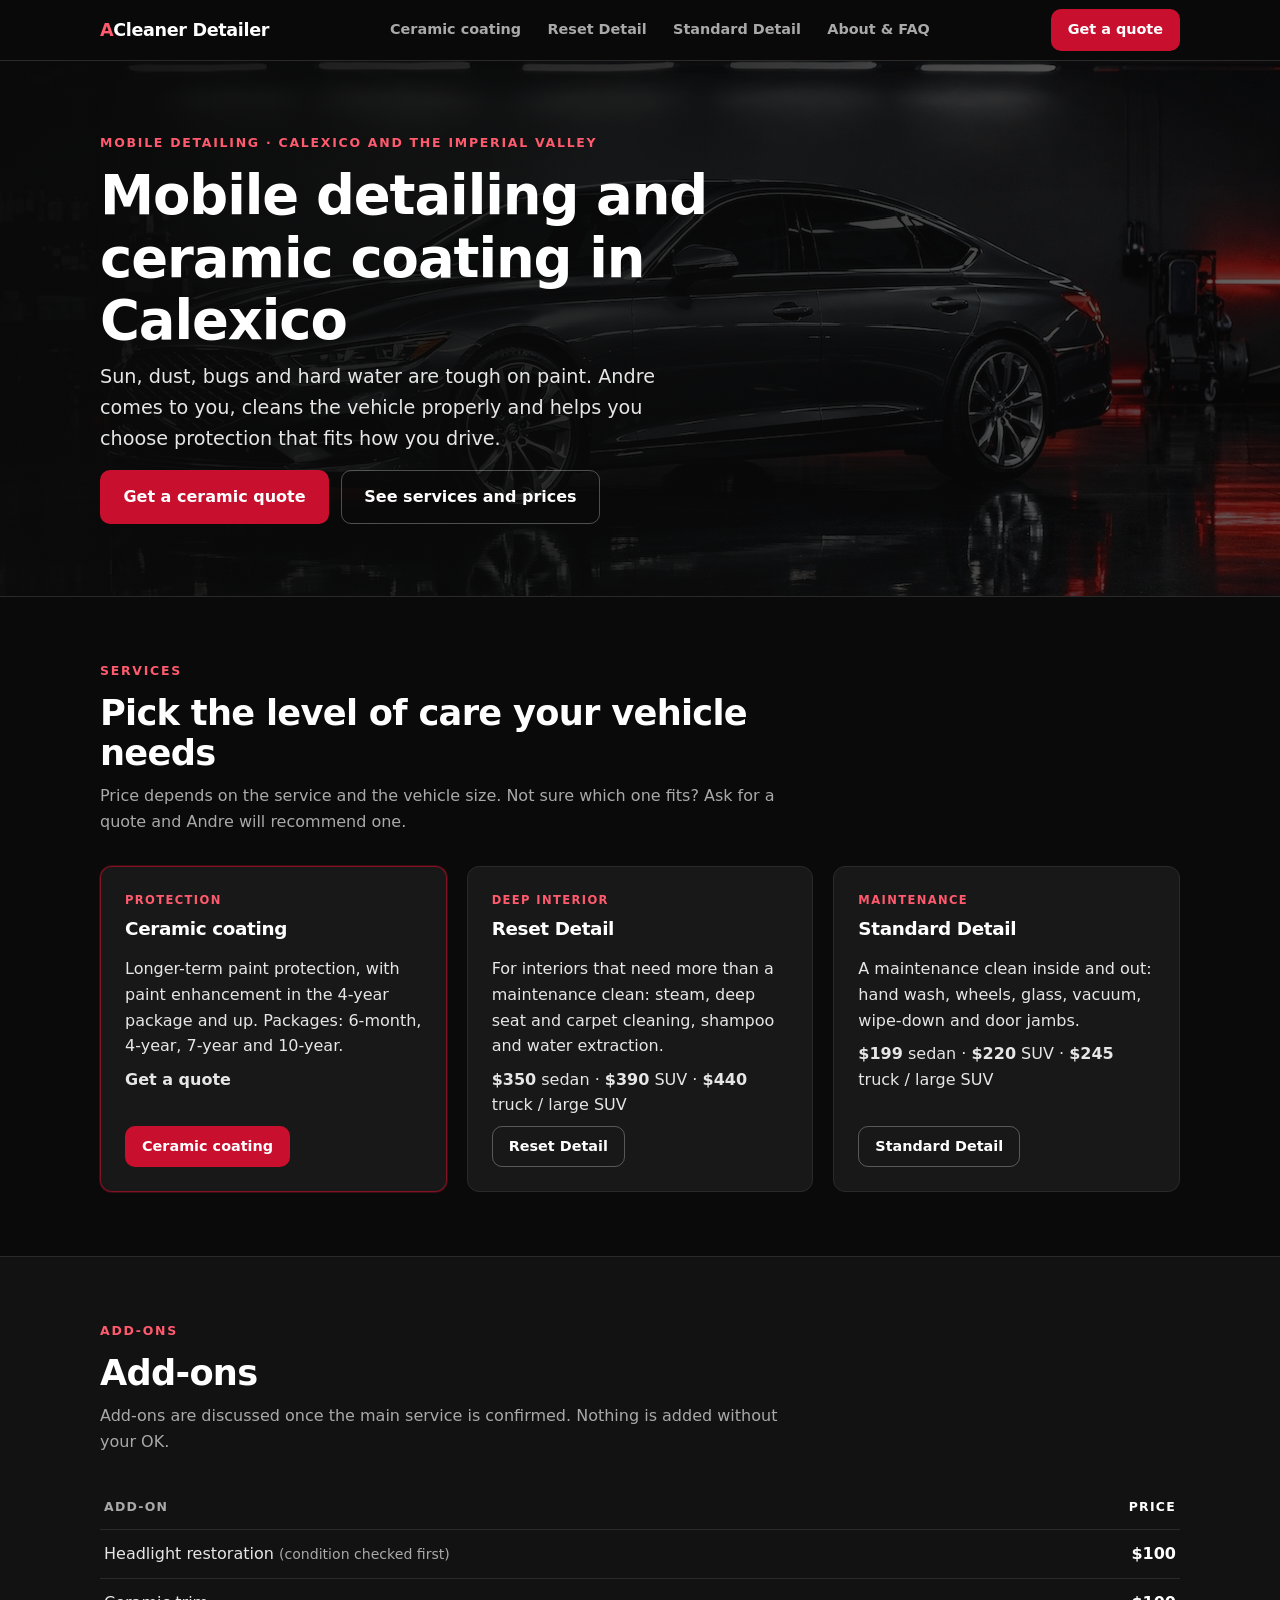
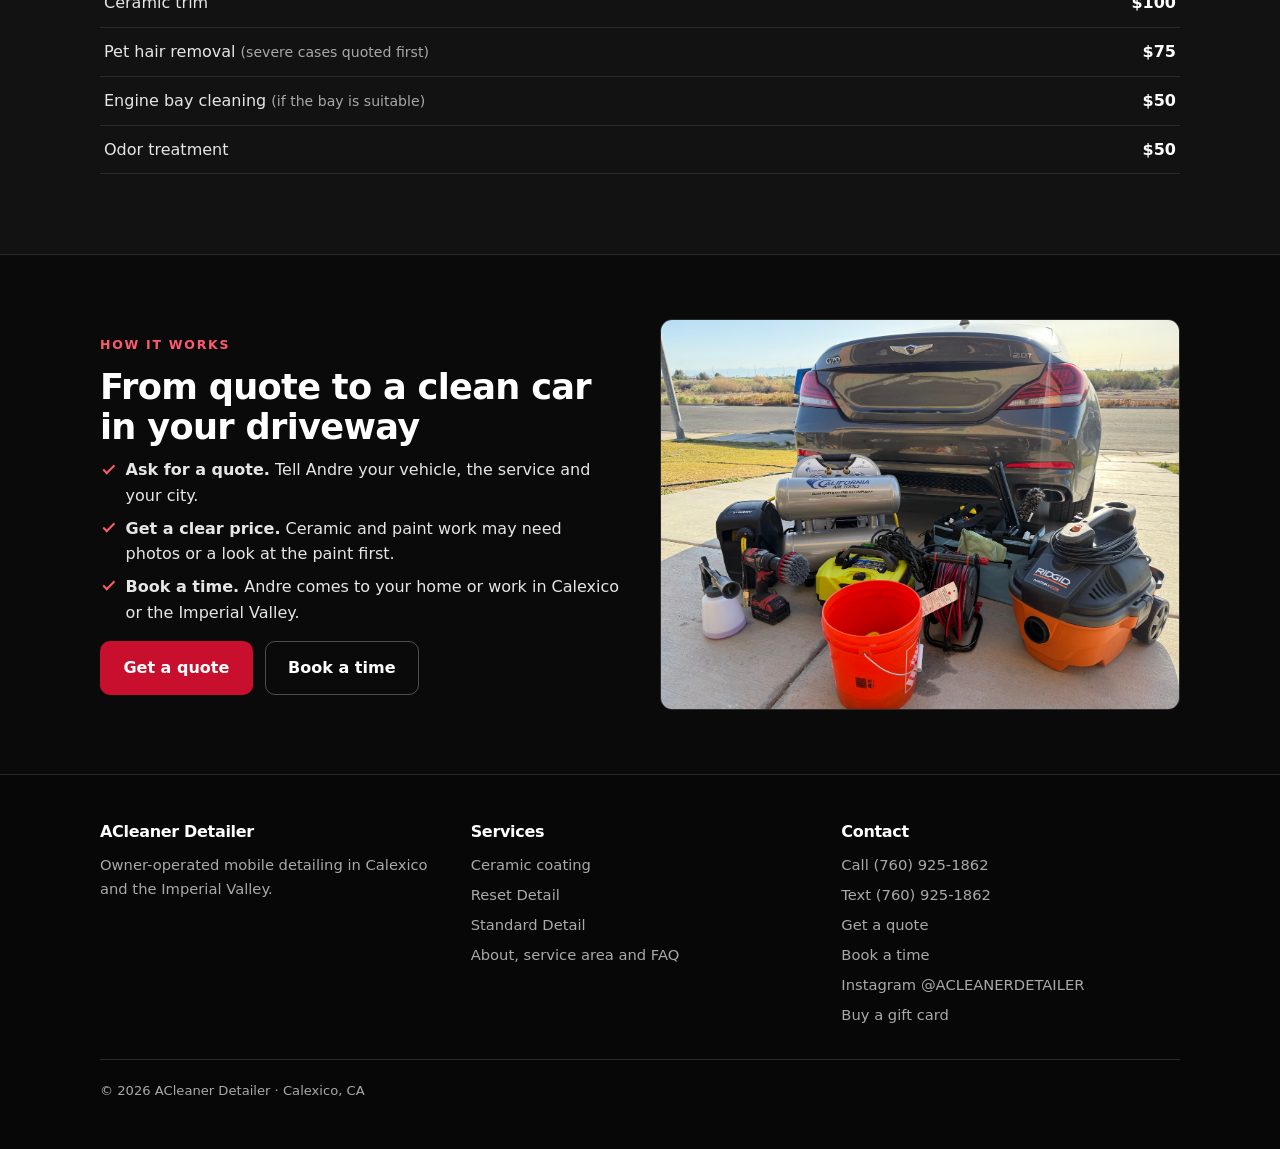
==== commit d921a4e0: "Rebuild as a small multi-page site led by ceramic coating Home, ceramic coating (with visualizer v1)" ====
--- a/index.html
+++ b/index.html
@@ -2,1160 +2,186 @@
 <html lang="en">
 <head>
 <meta charset="UTF-8">
-<meta name="viewport" content="width=device-width, initial-scale=1.0">
-<title>Mobile Car Detailing in Imperial Valley | ACleaner Detailer</title>
-<meta name="description" content="Professional mobile car detailing in Calexico, El Centro & the Imperial Valley. Interior, exterior & full detail packages — we come to you. Call (760) 925-1862.">
-
-<!-- FAVICON PLACEHOLDER — replace with real favicon.ico when ready -->
+<meta name="viewport" content="width=device-width, initial-scale=1">
+<title>Mobile Detailing and Ceramic Coating in Calexico | ACleaner Detailer</title>
+<meta name="description" content="ACleaner Detailer is an owner-operated mobile detailer in Calexico and the Imperial Valley. Ceramic coating, Reset Detail and Standard Detail at your home. Get a quote.">
+<link rel="canonical" href="https://acmobiledetailings.com/">
+<meta property="og:type" content="website">
+<meta property="og:title" content="Mobile Detailing and Ceramic Coating in Calexico | ACleaner Detailer">
+<meta property="og:description" content="Owner-operated mobile detailing and ceramic coating in Calexico and the Imperial Valley.">
+<meta property="og:url" content="https://acmobiledetailings.com/">
+<meta property="og:image" content="https://acmobiledetailings.com/acleaningimagedark.jpeg">
 <link rel="icon" href="data:image/svg+xml,<svg xmlns=%22http://www.w3.org/2000/svg%22 viewBox=%220 0 100 100%22><rect width=%22100%22 height=%22100%22 rx=%2218%22 fill=%22%230A0A0A%22/><text x=%2250%22 y=%2272%22 font-size=%2270%22 font-family=%22Arial,sans-serif%22 font-weight=%22900%22 text-anchor=%22middle%22 fill=%22%23C8102E%22>A</text></svg>">
-
-<!-- Google Fonts -->
-<link rel="preconnect" href="https://fonts.googleapis.com">
-<link rel="preconnect" href="https://fonts.gstatic.com" crossorigin>
-<link href="https://fonts.googleapis.com/css2?family=Bricolage+Grotesque:opsz,wght@12..96,500;12..96,700;12..96,800&family=Manrope:wght@400;500;600;700;800&display=swap" rel="stylesheet">
-
-<!-- LocalBusiness JSON-LD Schema -->
+<link rel="stylesheet" href="css/site.css">
+<!-- Facts only from context/: no hours, street address, price range, reviews or ratings. -->
+<!-- TODO-OWNER: confirm the phone number (+1-760-925-1862, carried over from the old site) and the Instagram URL. -->
 <script type="application/ld+json">
 {
   "@context": "https://schema.org",
-  "@type": "AutoDetailing",
+  "@type": "AutomotiveBusiness",
   "name": "ACleaner Detailer",
-  "image": "acleaningimagedark.jpeg",
-  "url": "https://acmobiledetailing.netlify.app/",
+  "url": "https://acmobiledetailings.com/",
+  "image": "https://acmobiledetailings.com/acleaningimagedark.jpeg",
   "telephone": "+1-760-925-1862",
-  "priceRange": "$$",
-  "address": {
-    "@type": "PostalAddress",
-    "addressLocality": "Calexico",
-    "addressRegion": "CA",
-    "addressCountry": "US"
-  },
+  "description": "Owner-operated mobile vehicle detailing and ceramic coating.",
+  "founder": { "@type": "Person", "name": "Andre Cabrera" },
+  "address": { "@type": "PostalAddress", "addressLocality": "Calexico", "addressRegion": "CA", "addressCountry": "US" },
   "areaServed": [
-    { "@type": "City", "name": "Calexico" },
-    { "@type": "City", "name": "El Centro" },
-    { "@type": "City", "name": "Brawley" },
-    { "@type": "City", "name": "Holtville" },
-    { "@type": "City", "name": "Heber" },
-    { "@type": "AdministrativeArea", "name": "Imperial Valley" }
+    { "@type": "City", "name": "Calexico, CA" },
+    { "@type": "AdministrativeArea", "name": "Imperial Valley, CA" }
   ],
-  "openingHoursSpecification": [{
-    "@type": "OpeningHoursSpecification",
-    "dayOfWeek": ["Sunday","Monday","Tuesday","Wednesday","Thursday","Friday"],
-    "opens": "06:00",
-    "closes": "21:00"
-  }],
-  "sameAs": [
-    "https://www.instagram.com/acleanermobile/",
-    "https://facebook.com/"
-  ]
+  "sameAs": ["https://www.instagram.com/acleanerdetailer/"]
 }
 </script>
-
-<style>
-*,*::before,*::after{box-sizing:border-box;margin:0;padding:0}
-:root{
-  --red:#C8102E;--red-dark:#9B0B21;--red-light:#E8192E;--red-glow:rgba(200,16,46,0.18);
-  --black:#0A0A0A;--dark:#111111;--card:#171717;--card2:#1F1F1F;
-  --border:#262626;--border-light:#333;
-  --white:#FFFFFF;--gray:#888;--gray-light:#A8A8A8;
-  --text:#E8E8E8;--gold:#E5B83F;--gold-dark:#C99A2C;
-  --ff-display:'Bricolage Grotesque',ui-serif,Georgia,serif;
-  --ff:'Manrope',-apple-system,BlinkMacSystemFont,'Segoe UI',sans-serif;
-  --shadow-card:0 1px 0 rgba(255,255,255,0.04) inset, 0 8px 24px rgba(0,0,0,0.4);
-}
-html{scroll-behavior:smooth;font-size:16px}
-body{background:var(--black);color:var(--text);font-family:var(--ff);line-height:1.6;overflow-x:hidden;-webkit-font-smoothing:antialiased}
-
-/* Subtle grain texture overlay */
-body::before{
-  content:'';position:fixed;inset:0;pointer-events:none;z-index:200;opacity:0.035;mix-blend-mode:overlay;
-  background-image:url("data:image/svg+xml,%3Csvg viewBox='0 0 200 200' xmlns='http://www.w3.org/2000/svg'%3E%3Cfilter id='n'%3E%3CfeTurbulence type='fractalNoise' baseFrequency='0.85' numOctaves='2'/%3E%3C/filter%3E%3Crect width='100%25' height='100%25' filter='url(%23n)'/%3E%3C/svg%3E");
-}
-
-/* NAV */
-nav{position:fixed;top:0;left:0;right:0;z-index:100;background:rgba(10,10,10,0.85);backdrop-filter:blur(14px);-webkit-backdrop-filter:blur(14px);border-bottom:1px solid var(--border)}
-.nav-inner{max-width:1180px;margin:0 auto;padding:0 1.25rem;height:62px;display:flex;align-items:center;justify-content:space-between}
-.nav-logo{font-family:var(--ff-display);font-size:1.15rem;font-weight:800;color:var(--white);letter-spacing:-0.02em}
-.nav-logo span{color:var(--red)}
-.nav-phone{display:flex;align-items:center;gap:0.45rem;color:var(--white);text-decoration:none;font-size:0.85rem;font-weight:700;background:var(--red);padding:0.5rem 1rem;border-radius:6px;transition:background 0.2s,transform 0.1s;letter-spacing:0.01em}
-.nav-phone:hover{background:var(--red-dark)}
-.nav-phone:active{transform:scale(0.97)}
-.nav-phone svg{width:14px;height:14px;flex-shrink:0}
-.nav-right{display:flex;align-items:center;gap:0.6rem}
-.nav-insta{display:flex;align-items:center;justify-content:center;width:36px;height:36px;border-radius:6px;border:1px solid var(--border);color:var(--gray-light);transition:color 0.2s,border-color 0.2s,background 0.2s}
-.nav-insta:hover{color:var(--white);border-color:#555;background:rgba(255,255,255,0.03)}
-.nav-insta svg{width:17px;height:17px}
-.nav-book{display:flex;align-items:center;gap:0.45rem;color:var(--white);text-decoration:none;font-size:0.85rem;font-weight:700;background:transparent;border:1px solid rgba(255,255,255,0.2);padding:0.5rem 1rem;border-radius:6px;transition:background 0.2s,border-color 0.2s,transform 0.1s;letter-spacing:0.01em}
-.nav-book:hover{background:rgba(255,255,255,0.07);border-color:rgba(255,255,255,0.4)}
-.nav-book:active{transform:scale(0.97)}
-.nav-book svg{width:14px;height:14px;flex-shrink:0}
-@media(max-width:540px){
-  .nav-phone span.nav-phone-text{display:none}
-  .nav-phone{padding:0.5rem 0.75rem}
-}
-
-/* HERO */
-.hero{
-  min-height:100svh;display:flex;flex-direction:column;justify-content:center;align-items:center;
-  text-align:center;padding:7rem 1.25rem 4rem;position:relative;overflow:hidden;
-  background:url('acleaningimagedark.jpeg') center center/cover no-repeat var(--black);
-}
-.hero::before{
-  content:'';position:absolute;inset:0;
-  background:linear-gradient(180deg,rgba(10,10,10,0.55) 0%,rgba(10,10,10,0.45) 40%,rgba(10,10,10,0.85) 100%);
-  pointer-events:none;z-index:0;
-}
-.hero::after{
-  content:'';position:absolute;top:-100px;left:50%;transform:translateX(-50%);
-  width:700px;height:500px;
-  background:radial-gradient(ellipse,rgba(200,16,46,0.18) 0%,transparent 65%);
-  pointer-events:none;z-index:0;
-}
-.hero>*{position:relative;z-index:1}
-
-.hero-stars{
-  display:inline-flex;align-items:center;gap:0.55rem;
-  background:rgba(229,184,63,0.08);border:1px solid rgba(229,184,63,0.3);
-  color:var(--gold);font-size:0.74rem;font-weight:700;letter-spacing:0.06em;text-transform:uppercase;
-  padding:0.45rem 0.95rem;border-radius:100px;margin-bottom:1.25rem;
-  backdrop-filter:blur(6px);
-}
-.hero-stars-icons{display:inline-flex;gap:1px;color:var(--gold)}
-.hero-label{
-  display:inline-flex;align-items:center;gap:0.4rem;
-  background:rgba(200,16,46,0.14);border:1px solid rgba(200,16,46,0.35);
-  color:#FF5266;font-size:0.7rem;font-weight:700;letter-spacing:0.13em;text-transform:uppercase;
-  padding:0.4rem 0.95rem;border-radius:100px;margin-bottom:1.5rem;
-  backdrop-filter:blur(6px);
-}
-.hero-label::before{content:'';width:6px;height:6px;border-radius:50%;background:var(--red);box-shadow:0 0 8px var(--red);flex-shrink:0}
-
-h1.hero-title{
-  font-family:var(--ff-display);
-  font-size:clamp(2.4rem,7.5vw,5rem);font-weight:800;line-height:1;letter-spacing:-0.035em;
-  color:var(--white);margin-bottom:1rem;max-width:920px;
-  text-shadow:0 2px 30px rgba(0,0,0,0.6);
-}
-h1.hero-title .accent{color:var(--red);font-style:italic;font-weight:700}
-h1.hero-title .we-come{display:block;font-size:0.55em;font-weight:700;color:var(--gray-light);margin-top:0.4rem;letter-spacing:-0.02em;font-style:italic}
-
-.hero-sub{font-size:clamp(0.95rem,2vw,1.1rem);color:var(--gray-light);margin-bottom:2.25rem;max-width:560px;line-height:1.55}
-
-.hero-cta{display:flex;gap:0.75rem;flex-wrap:wrap;justify-content:center;width:100%;max-width:640px}
-.btn{
-  display:inline-flex;align-items:center;justify-content:center;gap:0.5rem;
-  padding:1rem 1.75rem;font-size:0.95rem;font-weight:700;border-radius:9px;
-  cursor:pointer;text-decoration:none;letter-spacing:0.01em;font-family:var(--ff);
-  transition:background 0.2s,border-color 0.2s,color 0.2s,transform 0.1s,box-shadow 0.2s;
-  border:1px solid transparent;white-space:nowrap;
-}
-.btn:active{transform:translateY(1px)}
-.btn-primary{background:var(--red);color:var(--white);box-shadow:0 4px 20px rgba(200,16,46,0.35),inset 0 1px 0 rgba(255,255,255,0.15)}
-.btn-primary:hover{background:var(--red-dark);box-shadow:0 6px 24px rgba(200,16,46,0.45),inset 0 1px 0 rgba(255,255,255,0.15)}
-.btn-secondary{background:rgba(255,255,255,0.04);color:var(--white);border-color:rgba(255,255,255,0.18);backdrop-filter:blur(6px)}
-.btn-secondary:hover{border-color:rgba(255,255,255,0.35);background:rgba(255,255,255,0.08)}
-.btn-outline{background:transparent;color:var(--white);border-color:var(--red);backdrop-filter:blur(6px)}
-.btn-outline:hover{background:rgba(200,16,46,0.12);border-color:var(--red-light)}
-.btn svg{width:17px;height:17px;flex-shrink:0}
-
-/* GIFT CARD MINI BUTTON — sits under the hero CTAs */
-.hero-gift-wrap{margin-top:1rem;display:flex;justify-content:center;width:100%}
-.btn-gift{
-  display:inline-flex;align-items:center;justify-content:center;gap:0.45rem;
-  padding:0.55rem 1.15rem;font-size:0.82rem;font-weight:700;border-radius:8px;
-  text-decoration:none;font-family:var(--ff);letter-spacing:0.01em;white-space:nowrap;
-  background:rgba(229,184,63,0.1);color:var(--gold);
-  border:1px solid rgba(229,184,63,0.4);
-  backdrop-filter:blur(6px);
-  transition:background 0.2s,border-color 0.2s,color 0.2s,transform 0.1s,box-shadow 0.2s;
-}
-.btn-gift:hover{
-  background:rgba(229,184,63,0.18);
-  border-color:rgba(229,184,63,0.65);
-  color:#F0CB5C;
-  box-shadow:0 4px 14px rgba(229,184,63,0.18);
-}
-.btn-gift:active{transform:translateY(1px)}
-.btn-gift svg{width:14px;height:14px;flex-shrink:0}
-
-/* TRUST BAR */
-.trust-bar{background:linear-gradient(180deg,var(--dark) 0%,var(--black) 100%);border-bottom:1px solid var(--border);padding:2rem 1.25rem}
-.trust-inner{max-width:1100px;margin:0 auto;display:grid;grid-template-columns:repeat(3,1fr);gap:1.25rem}
-.trust-item{display:flex;align-items:center;gap:0.85rem;justify-content:center;text-align:left}
-.trust-icon{width:44px;height:44px;border-radius:10px;background:rgba(200,16,46,0.1);border:1px solid rgba(200,16,46,0.28);display:flex;align-items:center;justify-content:center;flex-shrink:0;color:var(--red)}
-.trust-icon svg{width:22px;height:22px}
-.trust-text{font-size:0.85rem;font-weight:700;color:var(--white);line-height:1.3}
-@media(max-width:720px){
-  .trust-inner{grid-template-columns:1fr;gap:0.85rem}
-  .trust-item{justify-content:flex-start}
-}
-
-/* SECTIONS */
-section{padding:5rem 1.25rem;position:relative}
-.section-inner{max-width:1180px;margin:0 auto}
-.section-eyebrow{font-size:0.72rem;font-weight:700;letter-spacing:0.16em;text-transform:uppercase;color:var(--red);margin-bottom:0.6rem;display:flex;align-items:center;gap:0.6rem}
-.section-eyebrow::before{content:'';width:24px;height:1.5px;background:var(--red)}
-.section-title{font-family:var(--ff-display);font-size:clamp(1.85rem,4.5vw,2.6rem);font-weight:800;color:var(--white);letter-spacing:-0.03em;line-height:1.1;margin-bottom:0.75rem}
-.section-sub{color:var(--gray-light);font-size:0.95rem;max-width:560px;line-height:1.6}
-
-/* PRICING */
-#pricing{background:var(--dark)}
-.pricing-grid{display:grid;grid-template-columns:repeat(auto-fit,minmax(320px,1fr));gap:1.25rem;margin-top:2.5rem;max-width:820px;margin-left:auto;margin-right:auto}
-.pricing-card{background:var(--card);border:1px solid var(--border);border-radius:14px;overflow:hidden;position:relative;transition:border-color 0.2s,transform 0.2s;box-shadow:var(--shadow-card)}
-.pricing-card:hover{border-color:#3a3a3a;transform:translateY(-2px)}
-.pricing-card-head{padding:1.35rem 1.5rem;border-bottom:1px solid var(--border);display:flex;align-items:center;gap:0.8rem}
-.vehicle-icon{width:42px;height:42px;background:rgba(200,16,46,0.12);border:1px solid rgba(200,16,46,0.3);border-radius:9px;display:flex;align-items:center;justify-content:center;flex-shrink:0}
-.vehicle-icon svg{width:22px;height:22px;color:var(--red)}
-.vehicle-name{font-family:var(--ff-display);font-size:1.1rem;font-weight:700;color:var(--white);letter-spacing:-0.01em}
-.vehicle-sub{font-size:0.76rem;color:var(--gray)}
-.pricing-rows{padding:1rem 1.5rem 1.25rem}
-.price-row{display:flex;justify-content:space-between;align-items:center;padding:0.85rem 0;border-bottom:1px solid var(--border);position:relative}
-.price-row:last-child{border-bottom:none}
-.price-row.featured{background:linear-gradient(180deg,rgba(200,16,46,0.1) 0%,rgba(200,16,46,0.04) 100%);margin:0.6rem -1.5rem -1.25rem;padding:1.1rem 1.5rem 1.25rem;border-top:1px solid rgba(200,16,46,0.25);border-bottom:none;position:relative}
-.popular-badge{position:absolute;top:-9px;right:1rem;background:var(--red);color:var(--white);font-size:0.62rem;font-weight:800;letter-spacing:0.13em;text-transform:uppercase;padding:0.2rem 0.6rem;border-radius:100px;box-shadow:0 2px 12px rgba(200,16,46,0.45)}
-.price-label{font-size:0.9rem;color:var(--text);font-weight:500}
-.price-hint{font-size:0.74rem;color:var(--gray);margin-top:0.15rem}
-.price-label-main{font-size:0.95rem;color:var(--white);font-weight:700}
-.price-label-sub{font-size:0.74rem;color:var(--gray-light)}
-.price-amount{font-family:var(--ff-display);font-size:1.4rem;font-weight:800;color:var(--white);letter-spacing:-0.02em}
-.price-row.featured .price-amount{color:#FF5266;font-size:1.6rem}
-.pricing-note{margin-top:1.5rem;text-align:center;font-size:0.84rem;color:var(--gray);font-style:italic}
-.discount-banner{margin-top:1.5rem;background:linear-gradient(90deg,rgba(229,184,63,0.08) 0%,rgba(229,184,63,0.04) 100%);border:1px solid rgba(229,184,63,0.25);border-radius:10px;padding:0.95rem 1.25rem;text-align:center;font-size:0.88rem;color:var(--white);font-weight:600}
-.discount-banner span{color:var(--gold);font-weight:800;letter-spacing:0.04em;text-transform:uppercase;font-size:0.72rem;display:block;margin-bottom:0.15rem}
-
-/* INCLUDED */
-#included{background:var(--black)}
-.included-grid{display:grid;grid-template-columns:repeat(auto-fit,minmax(290px,1fr));gap:1.25rem;margin-top:2.5rem}
-.included-card{background:var(--card);border:1px solid var(--border);border-radius:14px;padding:1.6rem;box-shadow:var(--shadow-card);transition:border-color 0.2s,transform 0.2s}
-.included-card:hover{border-color:#3a3a3a;transform:translateY(-2px)}
-.included-card-head{display:flex;align-items:center;gap:0.85rem;margin-bottom:1.4rem;padding-bottom:1rem;border-bottom:1px solid var(--border)}
-.inc-icon{width:40px;height:40px;border-radius:9px;display:flex;align-items:center;justify-content:center;flex-shrink:0}
-.inc-icon.ext{background:rgba(200,16,46,0.13);border:1px solid rgba(200,16,46,0.3)}
-.inc-icon.int{background:rgba(56,189,248,0.1);border:1px solid rgba(56,189,248,0.25)}
-.inc-icon svg{width:20px;height:20px}
-.inc-icon.ext svg{color:var(--red)}
-.inc-icon.int svg{color:#38BDF8}
-.inc-title{font-family:var(--ff-display);font-size:1.05rem;font-weight:700;color:var(--white);letter-spacing:-0.01em}
-.inc-sub{font-size:0.78rem;color:var(--gray)}
-.svc-list{list-style:none;display:flex;flex-direction:column;gap:0.7rem}
-.svc-list li{display:flex;align-items:flex-start;gap:0.6rem;font-size:0.88rem;color:var(--text);line-height:1.5}
-.check{width:18px;height:18px;border-radius:50%;background:rgba(200,16,46,0.12);border:1px solid rgba(200,16,46,0.4);flex-shrink:0;margin-top:0.1rem;display:flex;align-items:center;justify-content:center}
-.check::after{content:'';width:7px;height:4px;border-left:1.7px solid var(--red);border-bottom:1.7px solid var(--red);transform:rotate(-45deg) translateY(-1px)}
-
-/* ADD-ONS */
-#addons{background:var(--dark)}
-.addon-grid{display:grid;grid-template-columns:repeat(auto-fit,minmax(240px,1fr));gap:1rem;margin-top:2rem}
-.addon-card{background:var(--card);border:1px solid var(--border);border-radius:11px;padding:1.25rem;display:flex;flex-direction:column;gap:0.5rem;transition:border-color 0.2s,transform 0.2s}
-.addon-card:hover{border-color:#3a3a3a;transform:translateY(-2px)}
-.addon-top{display:flex;align-items:flex-start;justify-content:space-between;gap:0.5rem}
-.addon-name{font-size:0.95rem;font-weight:700;color:var(--white);line-height:1.3}
-.addon-price{font-family:var(--ff-display);font-size:1.05rem;font-weight:800;color:var(--red);white-space:nowrap;letter-spacing:-0.01em}
-.addon-price small{font-size:0.65rem;color:var(--gray);font-weight:500;display:block;text-align:right;margin-top:-2px;letter-spacing:0.05em;text-transform:uppercase}
-.addon-desc{font-size:0.83rem;color:var(--gray-light);line-height:1.5}
-.addon-note{margin-top:1.5rem;background:rgba(200,16,46,0.06);border:1px solid rgba(200,16,46,0.2);border-radius:9px;padding:1rem 1.15rem;font-size:0.85rem;color:var(--gray-light);display:flex;align-items:flex-start;gap:0.6rem;line-height:1.55}
-.addon-note-icon{color:var(--red);flex-shrink:0;font-style:normal;font-weight:800;font-size:0.95rem;line-height:1.4}
-
-/* BEFORE/AFTER (HIDDEN) */
-#before-after{background:var(--black)}
-.ba-grid{display:grid;grid-template-columns:repeat(auto-fit,minmax(280px,1fr));gap:1.25rem;margin-top:2.5rem}
-.ba-pair{display:grid;grid-template-columns:1fr 1fr;gap:0.5rem;background:var(--card);border:1px solid var(--border);border-radius:12px;padding:0.6rem}
-.ba-block{aspect-ratio:4/3;border-radius:8px;display:flex;flex-direction:column;align-items:center;justify-content:center;font-weight:700;color:var(--gray-light);font-size:0.85rem;text-align:center;padding:1rem}
-.ba-before{background:linear-gradient(135deg,#2a2a2a 0%,#1a1a1a 100%)}
-.ba-after{background:linear-gradient(135deg,#3a1216 0%,#1a1a1a 100%)}
-.ba-label{font-size:0.7rem;letter-spacing:0.13em;text-transform:uppercase;color:var(--white);margin-bottom:0.4rem}
-.ba-note{font-size:0.72rem;color:var(--gray);font-weight:500}
-
-/* FAQ */
-#faq{background:var(--black)}
-.faq-list{max-width:780px;margin:2.5rem auto 0;display:flex;flex-direction:column;gap:0.6rem}
-.faq-item{background:var(--card);border:1px solid var(--border);border-radius:11px;overflow:hidden;transition:border-color 0.2s}
-.faq-item.open{border-color:rgba(200,16,46,0.4)}
-.faq-q{
-  width:100%;background:transparent;border:none;color:var(--white);
-  padding:1.15rem 1.4rem;font-size:0.98rem;font-weight:700;text-align:left;cursor:pointer;
-  display:flex;justify-content:space-between;align-items:center;gap:1rem;font-family:var(--ff);
-  transition:background 0.2s;letter-spacing:-0.005em;
-}
-.faq-q:hover{background:rgba(255,255,255,0.025)}
-.faq-icon{width:24px;height:24px;border-radius:50%;background:rgba(200,16,46,0.12);border:1px solid rgba(200,16,46,0.3);display:flex;align-items:center;justify-content:center;flex-shrink:0;transition:transform 0.3s,background 0.2s;color:var(--red)}
-.faq-icon svg{width:12px;height:12px}
-.faq-item.open .faq-icon{transform:rotate(180deg);background:var(--red);color:var(--white);border-color:var(--red)}
-.faq-a{max-height:0;overflow:hidden;transition:max-height 0.35s ease}
-.faq-a-inner{padding:0 1.4rem 1.4rem;color:var(--gray-light);font-size:0.92rem;line-height:1.65}
-.faq-item.open .faq-a{max-height:500px}
-
-/* TESTIMONIALS (HIDDEN) */
-#testimonials{background:var(--dark)}
-.testi-grid{display:grid;grid-template-columns:repeat(auto-fit,minmax(280px,1fr));gap:1.25rem;margin-top:2.5rem}
-.testi-card{background:var(--card);border:1px solid var(--border);border-radius:12px;padding:1.5rem}
-.testi-stars{color:var(--gold);font-size:1.1rem;margin-bottom:0.75rem;letter-spacing:0.05em}
-.testi-quote{font-size:0.95rem;color:var(--text);line-height:1.6;margin-bottom:1.25rem;font-style:italic}
-.testi-meta{display:flex;align-items:center;gap:0.75rem;padding-top:1rem;border-top:1px solid var(--border)}
-.testi-avatar{width:38px;height:38px;border-radius:50%;background:linear-gradient(135deg,var(--red) 0%,var(--red-dark) 100%);display:flex;align-items:center;justify-content:center;font-weight:800;color:var(--white);font-size:0.95rem}
-.testi-name{font-size:0.88rem;font-weight:700;color:var(--white)}
-.testi-vehicle{font-size:0.74rem;color:var(--gray)}
-
-/* ABOUT */
-#about{background:var(--dark);position:relative;overflow:hidden}
-#about::before{content:'';position:absolute;top:-100px;right:-100px;width:500px;height:500px;background:radial-gradient(circle,rgba(200,16,46,0.08) 0%,transparent 65%);pointer-events:none}
-.about-grid{display:grid;grid-template-columns:1fr 1.6fr;gap:3rem;align-items:start;margin-top:2.5rem;position:relative}
-.about-photo{aspect-ratio:4/5;background:linear-gradient(135deg,#1f1f1f 0%,#0f0f0f 100%);border:1px solid var(--border);border-radius:14px;display:flex;flex-direction:column;align-items:center;justify-content:center;padding:1.5rem;text-align:center;color:var(--gray);position:sticky;top:90px}
-.about-photo-icon{width:60px;height:60px;border-radius:50%;background:rgba(200,16,46,0.1);border:1px solid rgba(200,16,46,0.3);display:flex;align-items:center;justify-content:center;color:var(--red);margin-bottom:1rem}
-.about-photo-icon svg{width:30px;height:30px}
-.about-photo-text{font-size:0.82rem;font-weight:600;line-height:1.5;color:var(--gray-light)}
-.about-photo-sub{font-size:0.72rem;color:var(--gray);margin-top:0.4rem;font-style:italic}
-.about-text p{margin-bottom:1.15rem;color:var(--text);font-size:0.98rem;line-height:1.75}
-.about-text p:last-child{font-family:var(--ff-display);font-style:italic;color:var(--white);font-weight:700;font-size:1.05rem;margin-top:0.5rem}
-@media(max-width:820px){
-  .about-grid{grid-template-columns:1fr;gap:2rem}
-  .about-photo{aspect-ratio:3/2;position:static;max-width:340px;margin:0 auto}
-}
-
-/* SERVICE AREA */
-#service-area{background:var(--black)}
-.area-card{background:var(--card);border:1px solid var(--border);border-radius:14px;padding:2.25rem;margin-top:2rem;position:relative;overflow:hidden;box-shadow:var(--shadow-card)}
-.area-card::before{content:'';position:absolute;top:0;right:0;width:200px;height:200px;background:radial-gradient(circle,rgba(200,16,46,0.1) 0%,transparent 65%);pointer-events:none}
-.area-card p{position:relative;color:var(--text);font-size:0.98rem;line-height:1.75;margin-bottom:1rem}
-.area-card p:last-child{margin-bottom:0}
-.area-cities{display:flex;flex-wrap:wrap;gap:0.5rem;margin:1.25rem 0;position:relative}
-.area-chip{background:rgba(200,16,46,0.1);border:1px solid rgba(200,16,46,0.3);color:var(--white);font-size:0.82rem;font-weight:600;padding:0.45rem 0.95rem;border-radius:100px}
-
-/* GOOGLE REVIEWS (HIDDEN) */
-#reviews{background:var(--dark)}
-.reviews-placeholder{background:var(--card);border:1px dashed var(--border-light);border-radius:14px;padding:3rem 2rem;text-align:center;margin-top:2rem}
-.reviews-placeholder-icon{width:60px;height:60px;border-radius:50%;background:rgba(255,255,255,0.04);display:flex;align-items:center;justify-content:center;margin:0 auto 1rem;color:var(--gold)}
-.reviews-placeholder p{color:var(--gray-light);font-size:0.95rem;line-height:1.6;max-width:480px;margin:0 auto}
-
-/* BOOKING + CONTACT SECTION */
-#contact{background:linear-gradient(180deg,var(--black) 0%,var(--dark) 100%)}
-.cta-box{background:var(--card);border:1px solid var(--border);border-radius:18px;padding:3rem 2rem;text-align:center;position:relative;overflow:hidden;box-shadow:var(--shadow-card)}
-.cta-glow{position:absolute;top:-100px;left:50%;transform:translateX(-50%);width:600px;height:300px;background:radial-gradient(ellipse,rgba(200,16,46,0.18) 0%,transparent 65%);pointer-events:none}
-.cta-title{font-family:var(--ff-display);font-size:clamp(1.6rem,4.5vw,2.3rem);font-weight:800;color:var(--white);margin-bottom:0.6rem;position:relative;letter-spacing:-0.025em;line-height:1.15}
-.cta-sub{color:var(--gray-light);margin-bottom:2rem;font-size:0.95rem;position:relative;max-width:480px;margin-left:auto;margin-right:auto}
-.response-time{font-size:0.83rem;color:var(--gray-light);margin-bottom:1.25rem;position:relative;display:inline-flex;align-items:center;gap:0.5rem}
-.response-time::before{content:'';width:8px;height:8px;border-radius:50%;background:#25D366;box-shadow:0 0 0 4px rgba(37,211,102,0.15);animation:pulse 2s infinite}
-@keyframes pulse{0%,100%{box-shadow:0 0 0 4px rgba(37,211,102,0.15)}50%{box-shadow:0 0 0 8px rgba(37,211,102,0.05)}}
-.cta-divider{display:flex;align-items:center;gap:1rem;margin:1.75rem 0;color:var(--gray);font-size:0.78rem;position:relative;font-weight:600;letter-spacing:0.08em;text-transform:uppercase}
-.cta-divider::before,.cta-divider::after{content:'';flex:1;height:1px;background:var(--border)}
-
-/* Custom Book Button */
-.book-btn-wrap{margin-bottom:0.5rem;position:relative}
-.book-btn{
-  display:inline-flex;align-items:center;gap:0.75rem;
-  background:var(--red);color:var(--white);text-decoration:none;
-  padding:1.1rem 2.5rem;border-radius:10px;font-size:1.1rem;font-weight:800;
-  letter-spacing:0.01em;font-family:var(--ff);cursor:pointer;border:none;
-  transition:background 0.2s,box-shadow 0.2s,transform 0.1s;
-  box-shadow:0 4px 24px rgba(200,16,46,0.4),inset 0 1px 0 rgba(255,255,255,0.15);
-}
-.book-btn:hover{background:var(--red-dark);box-shadow:0 6px 32px rgba(200,16,46,0.5),inset 0 1px 0 rgba(255,255,255,0.15)}
-.book-btn:active{transform:translateY(1px)}
-.book-btn svg{width:20px;height:20px;flex-shrink:0}
-.book-deposit-note{
-  display:inline-flex;align-items:center;gap:0.5rem;
-  margin-top:0.85rem;background:rgba(229,184,63,0.08);
-  border:1px solid rgba(229,184,63,0.3);border-radius:8px;
-  padding:0.55rem 1rem;font-size:0.8rem;color:var(--gold);font-weight:600;
-}
-.book-deposit-note svg{width:14px;height:14px;flex-shrink:0}
-.book-alt-links{display:flex;gap:0.75rem;justify-content:center;flex-wrap:wrap;margin-top:1.25rem}
-.book-alt-links a{display:inline-flex;align-items:center;gap:0.45rem;font-size:0.88rem;font-weight:700;text-decoration:none;padding:0.6rem 1.1rem;border-radius:7px;transition:background 0.2s,transform 0.1s;border:1px solid var(--border)}
-.book-alt-links a:active{transform:scale(0.97)}
-.book-alt-call{color:var(--white);background:rgba(255,255,255,0.04)}
-.book-alt-call:hover{background:rgba(255,255,255,0.09);border-color:#444}
-.book-alt-wa{color:#25D366;background:rgba(37,211,102,0.06)}
-.book-alt-wa:hover{background:rgba(37,211,102,0.12);border-color:rgba(37,211,102,0.35)}
-.book-alt-links svg{width:15px;height:15px}
-
-/* Quote / Contact Form */
-.quote-form-wrap{max-width:560px;margin:0 auto;text-align:left}
-.quote-form{display:grid;gap:1rem}
-.qf-row{display:grid;grid-template-columns:1fr 1fr;gap:1rem}
-.qf-group{display:flex;flex-direction:column;gap:0.35rem}
-.qf-group label{font-size:0.72rem;font-weight:700;color:var(--gray-light);letter-spacing:0.1em;text-transform:uppercase}
-.qf-group input,.qf-group select,.qf-group textarea{
-  background:var(--card2);border:1px solid var(--border);color:var(--white);
-  border-radius:8px;padding:0.8rem 1rem;font-size:0.9rem;font-family:var(--ff);
-  transition:border-color 0.2s,background 0.2s;outline:none;resize:vertical;
-}
-.qf-group input:focus,.qf-group select:focus,.qf-group textarea:focus{border-color:var(--red);background:#252525}
-.qf-group input::placeholder,.qf-group textarea::placeholder{color:#555}
-.qf-group select option{background:var(--card2);color:var(--white)}
-
-/* Service checkboxes */
-.services-label{font-size:0.72rem;font-weight:700;color:var(--gray-light);letter-spacing:0.1em;text-transform:uppercase;margin-bottom:0.5rem;display:block}
-.services-grid{display:grid;grid-template-columns:1fr 1fr;gap:0.5rem}
-.svc-check{display:flex;align-items:center;gap:0.65rem;background:var(--card2);border:1px solid var(--border);border-radius:8px;padding:0.7rem 0.9rem;cursor:pointer;transition:border-color 0.2s,background 0.2s;user-select:none}
-.svc-check:hover{border-color:#444;background:#252525}
-.svc-check input[type=checkbox]{display:none}
-.svc-check-box{width:18px;height:18px;border-radius:5px;border:1.5px solid var(--border-light);flex-shrink:0;display:flex;align-items:center;justify-content:center;transition:background 0.15s,border-color 0.15s;background:transparent}
-.svc-check input:checked ~ .svc-check-box{background:var(--red);border-color:var(--red)}
-.svc-check input:checked ~ .svc-check-box::after{content:'';width:9px;height:5px;border-left:2px solid #fff;border-bottom:2px solid #fff;transform:rotate(-45deg) translateY(-1px)}
-.svc-check-label{font-size:0.86rem;font-weight:600;color:var(--text);line-height:1.3}
-.svc-check.unsure{border-color:rgba(229,184,63,0.25);background:rgba(229,184,63,0.04)}
-.svc-check.unsure:hover{border-color:rgba(229,184,63,0.45)}
-.svc-check.unsure input:checked ~ .svc-check-box{background:var(--gold);border-color:var(--gold)}
-.svc-check.unsure .svc-check-label{color:var(--gold)}
-
-/* Form submit */
-.qf-submit{background:var(--red);color:var(--white);border:none;padding:1rem;border-radius:9px;font-size:1rem;font-weight:800;cursor:pointer;transition:background 0.2s,transform 0.1s;font-family:var(--ff);letter-spacing:0.02em;box-shadow:0 4px 16px rgba(200,16,46,0.3),inset 0 1px 0 rgba(255,255,255,0.15);width:100%}
-.qf-submit:hover{background:var(--red-dark)}
-.qf-submit:active{transform:translateY(1px)}
-.qf-success{display:none;background:rgba(37,211,102,0.08);border:1px solid rgba(37,211,102,0.3);border-radius:10px;padding:1.25rem;text-align:center;color:#25D366;font-weight:700;font-size:0.95rem;margin-top:0.5rem}
-.qf-success.show{display:block}
-
-@media(max-width:540px){
-  .qf-row{grid-template-columns:1fr}
-  .services-grid{grid-template-columns:1fr}
-  .book-btn{font-size:1rem;padding:1rem 1.75rem}
-}
-
-/* INSTAGRAM FEED (HIDDEN) */
-#instagram{background:var(--black)}
-.ig-grid{display:grid;grid-template-columns:repeat(auto-fit,minmax(140px,1fr));gap:0.6rem;margin-top:2rem;max-width:780px;margin-left:auto;margin-right:auto}
-.ig-tile{aspect-ratio:1;background:linear-gradient(135deg,#1f1f1f 0%,#0f0f0f 100%);border:1px solid var(--border);border-radius:8px;display:flex;align-items:center;justify-content:center;color:var(--gray);font-size:0.78rem;font-weight:600;text-align:center;padding:0.5rem}
-
-/* FOOTER */
-footer{background:#070707;border-top:1px solid var(--border);padding:3rem 1.25rem 2rem}
-.footer-inner{max-width:1180px;margin:0 auto}
-.footer-grid{display:grid;grid-template-columns:1.4fr 1fr 1fr 1fr;gap:2rem;margin-bottom:2.5rem}
-.footer-col h4{font-family:var(--ff-display);font-size:0.95rem;font-weight:700;color:var(--white);margin-bottom:1rem;letter-spacing:-0.01em}
-.footer-logo{font-family:var(--ff-display);font-size:1.3rem;font-weight:800;color:var(--white);margin-bottom:0.75rem;letter-spacing:-0.02em}
-.footer-logo span{color:var(--red)}
-.footer-tag{font-size:0.85rem;color:var(--gray-light);line-height:1.6;margin-bottom:1rem;max-width:280px}
-.footer-list{list-style:none;display:flex;flex-direction:column;gap:0.55rem}
-.footer-list li{font-size:0.85rem;color:var(--gray-light);line-height:1.5}
-.footer-list a{color:var(--gray-light);text-decoration:none;transition:color 0.2s;display:inline-flex;align-items:center;gap:0.4rem}
-.footer-list a:hover{color:var(--white)}
-.footer-list a svg{width:14px;height:14px}
-.footer-list strong{color:var(--white);font-weight:700}
-.footer-bottom{border-top:1px solid var(--border);padding-top:1.5rem;display:flex;justify-content:space-between;align-items:center;flex-wrap:wrap;gap:0.75rem}
-.footer-copy{font-size:0.78rem;color:var(--gray)}
-.footer-socials{display:flex;gap:0.5rem}
-.footer-social{width:34px;height:34px;border-radius:7px;border:1px solid var(--border);display:flex;align-items:center;justify-content:center;color:var(--gray-light);transition:color 0.2s,border-color 0.2s,background 0.2s;text-decoration:none}
-.footer-social:hover{color:var(--white);border-color:#555;background:rgba(255,255,255,0.03)}
-.footer-social svg{width:16px;height:16px}
-@media(max-width:820px){
-  .footer-grid{grid-template-columns:1fr 1fr;gap:1.75rem}
-}
-@media(max-width:480px){
-  .footer-grid{grid-template-columns:1fr}
-  .footer-bottom{flex-direction:column;text-align:center}
-}
-
-/* STICKY MOBILE CTA BAR */
-.mobile-cta{
-  display:none;position:fixed;bottom:0;left:0;right:0;z-index:99;
-  background:rgba(10,10,10,0.97);backdrop-filter:blur(14px);-webkit-backdrop-filter:blur(14px);
-  border-top:1px solid var(--border);padding:0.65rem 0.75rem;padding-bottom:max(0.65rem,env(safe-area-inset-bottom));
-  gap:0.5rem;
-}
-.mobile-cta a{
-  flex:1;display:flex;align-items:center;justify-content:center;gap:0.45rem;
-  text-decoration:none;font-weight:800;font-size:0.92rem;letter-spacing:0.01em;
-  padding:0.85rem 0.5rem;border-radius:8px;transition:background 0.2s,transform 0.1s;
-}
-.mobile-cta a:active{transform:scale(0.97)}
-.mobile-cta-call{background:var(--red);color:var(--white);box-shadow:inset 0 1px 0 rgba(255,255,255,0.15)}
-.mobile-cta-wa{background:#25D366;color:#0A0A0A;box-shadow:inset 0 1px 0 rgba(255,255,255,0.25)}
-.mobile-cta a svg{width:16px;height:16px;flex-shrink:0}
-@media(max-width:768px){
-  .mobile-cta{display:flex}
-  body{padding-bottom:64px}
-}
-
-/* FADE IN */
-.fade-in{opacity:0;transform:translateY(22px);transition:opacity 0.6s ease,transform 0.6s ease}
-.fade-in.visible{opacity:1;transform:none}
-
-/* HIDDEN SECTIONS - controlled centrally */
-.section--hidden{display:none}
-
-/* MOBILE TWEAKS */
-@media(max-width:540px){
-  section{padding:3.5rem 1.25rem}
-  .cta-box{padding:2.25rem 1.25rem}
-  .cta-phone{font-size:1rem;padding:0.95rem 1.5rem}
-  .area-card{padding:1.75rem 1.5rem}
-  .ba-pair{grid-template-columns:1fr}
-  .hero-cta .btn{width:100%}
-  .hero{padding:6rem 1.25rem 3rem}
-}
-</style>
 </head>
 <body>
+<a class="skip" href="#main">Skip to content</a>
+<header class="site-header">
+  <div class="wrap header-row">
+    <a class="logo" href="index.html"><span>A</span>Cleaner Detailer</a>
+    <nav class="nav" aria-label="Main">
+      <a href="ceramic-coating.html">Ceramic coating</a>
+      <a href="reset-detail.html">Reset Detail</a>
+      <a href="standard-detail.html">Standard Detail</a>
+      <a href="about.html">About &amp; FAQ</a>
+    </nav>
+    <a class="btn btn-primary btn-sm header-cta" href="quote.html" data-cta="header-quote">Get a quote</a>
+  </div>
+</header>
 
-<!-- NAV -->
-<nav>
-  <div class="nav-inner">
-    <div class="nav-logo"><span>A</span>Cleaner Detailer</div>
-    <div class="nav-right">
-      <a href="https://www.instagram.com/acleanermobile/" class="nav-insta" target="_blank" rel="noopener" aria-label="Instagram">
-        <svg viewBox="0 0 24 24" fill="none" stroke="currentColor" stroke-width="2" stroke-linecap="round" stroke-linejoin="round"><rect x="2" y="2" width="20" height="20" rx="5" ry="5"/><path d="M16 11.37A4 4 0 1112.63 8 4 4 0 0116 11.37z"/><line x1="17.5" y1="6.5" x2="17.51" y2="6.5"/></svg>
-      </a>
-      <a href="tel:7609251862" class="nav-phone">
-        <svg viewBox="0 0 24 24" fill="none" stroke="currentColor" stroke-width="2.5" stroke-linecap="round" stroke-linejoin="round"><path d="M22 16.92v3a2 2 0 01-2.18 2 19.79 19.79 0 01-8.63-3.07 19.5 19.5 0 01-6-6 19.79 19.79 0 01-3.07-8.67A2 2 0 014.11 2h3a2 2 0 012 1.72c.127.96.361 1.903.7 2.81a2 2 0 01-.45 2.11L8.09 9.91a16 16 0 006 6l1.27-1.27a2 2 0 012.11-.45c.907.339 1.85.573 2.81.7A2 2 0 0122 16.92z"/></svg>
-        <span class="nav-phone-text">Call Now</span>
-      </a>
-    </div>
-  </div>
-</nav>
-
-<!-- HERO -->
-<section class="hero">
-  <div class="hero-stars" style="display: none;">
-    <span class="hero-stars-icons">★★★★★</span>
-    <span>Rated 5 stars by local customers</span>
-  </div>
-  <h1 class="hero-title">
-    <span class="accent">A</span>Cleaner Detailer
-  </h1>
-  <div class="hero-cta">
-    <a href="tel:7609251862" class="btn btn-primary">
-      <svg viewBox="0 0 24 24" fill="none" stroke="currentColor" stroke-width="2.5" stroke-linecap="round" stroke-linejoin="round"><path d="M22 16.92v3a2 2 0 01-2.18 2 19.79 19.79 0 01-8.63-3.07 19.5 19.5 0 01-6-6 19.79 19.79 0 01-3.07-8.67A2 2 0 014.11 2h3a2 2 0 012 1.72c.127.96.361 1.903.7 2.81a2 2 0 01-.45 2.11L8.09 9.91a16 16 0 006 6l1.27-1.27a2 2 0 012.11-.45c.907.339 1.85.573 2.81.7A2 2 0 0122 16.92z"/></svg>
-      Call Now
-    </a>
-    <a href="#contact" class="btn btn-outline">
-      <svg viewBox="0 0 24 24" fill="none" stroke="currentColor" stroke-width="2" stroke-linecap="round" stroke-linejoin="round"><path d="M21 15a2 2 0 01-2 2H7l-4 4V5a2 2 0 012-2h14a2 2 0 012 2z"/></svg>
-      Start Your Quote
-    </a>
-  </div>
-  <!-- Gift Card Mini Button -->
-  <div class="hero-gift-wrap">
-    <a href="https://app.squareup.com/gift/MLJX3R271ZMDA/order" target="_blank" rel="noopener" class="btn-gift">
-      <svg viewBox="0 0 24 24" fill="none" stroke="currentColor" stroke-width="2" stroke-linecap="round" stroke-linejoin="round"><polyline points="20 12 20 22 4 22 4 12"/><rect x="2" y="7" width="20" height="5"/><line x1="12" y1="22" x2="12" y2="7"/><path d="M12 7H7.5a2.5 2.5 0 010-5C11 2 12 7 12 7z"/><path d="M12 7h4.5a2.5 2.5 0 000-5C13 2 12 7 12 7z"/></svg>
-      Buy a Gift Card
-    </a>
-  </div>
-</section>
-
-<!-- TRUST BAR -->
-<div class="trust-bar">
-  <div class="trust-inner">
-    <div class="trust-item">
-      <div class="trust-icon"><svg viewBox="0 0 24 24" fill="none" stroke="currentColor" stroke-width="2" stroke-linecap="round" stroke-linejoin="round"><path d="M3 17l6-6 4 4 8-8"/><path d="M14 7h7v7"/><circle cx="6" cy="20" r="2"/></svg></div>
-      <div class="trust-text">Fully Mobile<br><span style="color:var(--gray);font-weight:500;font-size:0.78rem">We Come To You</span></div>
-    </div>
-    <div class="trust-item">
-      <div class="trust-icon"><svg viewBox="0 0 24 24" fill="none" stroke="currentColor" stroke-width="2" stroke-linecap="round" stroke-linejoin="round"><path d="M9 12l2 2 4-4"/><path d="M12 2l3.09 6.26L22 9.27l-5 4.87 1.18 6.88L12 17.77l-6.18 3.25L7 14.14 2 9.27l6.91-1.01L12 2z"/></svg></div>
-      <div class="trust-text">100% Satisfaction<br><span style="color:var(--gray);font-weight:500;font-size:0.78rem">Guaranteed</span></div>
-    </div>
-    <div class="trust-item">
-      <div class="trust-icon"><svg viewBox="0 0 24 24" fill="none" stroke="currentColor" stroke-width="2" stroke-linecap="round" stroke-linejoin="round"><circle cx="12" cy="12" r="10"/><polyline points="12 6 12 12 16 14"/></svg></div>
-      <div class="trust-text">Fast Response<br><span style="color:var(--gray);font-weight:500;font-size:0.78rem">Quick Turnaround</span></div>
-    </div>
-  </div>
-</div>
-
-<!-- BEFORE & AFTER GALLERY -->
-<section id="before-after" class="section--hidden">
-  <div class="section-inner">
-    <div class="fade-in">
-      <p class="section-eyebrow">The Difference</p>
-      <h2 class="section-title">Before &amp; After</h2>
-      <p class="section-sub">See real transformations from real customers in the Imperial Valley.</p>
-    </div>
-    <div class="ba-grid">
-      <div class="ba-pair fade-in">
-        <div class="ba-block ba-before"><div class="ba-label">Before</div><div class="ba-note">Photo coming soon</div></div>
-        <div class="ba-block ba-after"><div class="ba-label">After</div><div class="ba-note">Photo coming soon</div></div>
-      </div>
-      <div class="ba-pair fade-in">
-        <div class="ba-block ba-before"><div class="ba-label">Before</div><div class="ba-note">Photo coming soon</div></div>
-        <div class="ba-block ba-after"><div class="ba-label">After</div><div class="ba-note">Photo coming soon</div></div>
-      </div>
-      <div class="ba-pair fade-in">
-        <div class="ba-block ba-before"><div class="ba-label">Before</div><div class="ba-note">Photo coming soon</div></div>
-        <div class="ba-block ba-after"><div class="ba-label">After</div><div class="ba-note">Photo coming soon</div></div>
-      </div>
-    </div>
-  </div>
-</section>
-
-<!-- PRICING -->
-<section id="pricing">
-  <div class="section-inner">
-    <div class="fade-in">
-      <p class="section-eyebrow">Transparent Pricing</p>
-      <h2 class="section-title">Services &amp; Pricing</h2>
-      <p class="section-sub">No hidden fees. Upfront pricing for every service, every vehicle.</p>
-    </div>
-    <div class="pricing-grid">
-      <!-- Sedan -->
-      <div class="pricing-card fade-in">
-        <div class="pricing-card-head">
-          <div class="vehicle-icon">
-            <svg viewBox="0 0 24 24" fill="none" stroke="currentColor" stroke-width="1.8" stroke-linecap="round" stroke-linejoin="round"><path d="M5 17H3a2 2 0 01-2-2v-4l2.5-5h11L17 11v4a2 2 0 01-2 2H5z"/><circle cx="7.5" cy="17.5" r="1.5"/><circle cx="14.5" cy="17.5" r="1.5"/><path d="M21 17h1v-4l-2-4h-3v8h1"/></svg>
-          </div>
-          <div>
-            <div class="vehicle-name">Sedan</div>
-            <div class="vehicle-sub">Compact &amp; standard cars</div>
-          </div>
-        </div>
-        <div class="pricing-rows">
-          <div class="price-row">
-            <div><div class="price-label">Exterior Detail</div><div class="price-hint">Wash · foam · wheels · glass</div></div>
-            <div class="price-amount">$80</div>
-          </div>
-          <div class="price-row">
-            <div><div class="price-label">Interior Detail</div><div class="price-hint">Vacuum · wipe · vents · glass</div></div>
-            <div class="price-amount">$150</div>
-          </div>
-          <div class="price-row featured">
-            <div class="popular-badge">Most Popular</div>
-            <div><div class="price-label-main">Full Detail</div><div class="price-label-sub">Interior + Exterior</div></div>
-            <div class="price-amount">$200</div>
-          </div>
-        </div>
-      </div>
-      <!-- SUV/Truck -->
-      <div class="pricing-card fade-in">
-        <div class="pricing-card-head">
-          <div class="vehicle-icon">
-            <svg viewBox="0 0 24 24" fill="none" stroke="currentColor" stroke-width="1.8" stroke-linecap="round" stroke-linejoin="round"><path d="M2 16V9l3-4h11l3 4v7"/><path d="M2 13h17"/><circle cx="6" cy="17" r="2"/><circle cx="15" cy="17" r="2"/><path d="M19 16h3v1.5a1.5 1.5 0 01-1.5 1.5H19"/></svg>
-          </div>
-          <div>
-            <div class="vehicle-name">SUV/Truck</div>
-          </div>
-        </div>
-        <div class="pricing-rows">
-          <div class="price-row">
-            <div><div class="price-label">Exterior Detail</div><div class="price-hint">Wash · foam · wheels · glass</div></div>
-            <div class="price-amount">$125</div>
-          </div>
-          <div class="price-row">
-            <div><div class="price-label">Interior Detail</div><div class="price-hint">Vacuum · wipe · vents · glass</div></div>
-            <div class="price-amount">$150</div>
-          </div>
-          <div class="price-row featured">
-            <div class="popular-badge">Most Popular</div>
-            <div><div class="price-label-main">Full Detail</div><div class="price-label-sub">Interior + Exterior</div></div>
-            <div class="price-amount">$225–$245</div>
-          </div>
+<main id="main">
+  <section class="hero" data-funnel-step="landing">
+    <!-- TODO-OWNER: confirm this image is your own photo and may be used as the hero. -->
+    <img class="hero-img" src="acleaningimagedark.jpeg" width="1280" height="853" alt="Dark gray sedan with a glossy finish in a dim garage">
+    <div class="wrap">
+      <div class="hero-copy">
+        <p class="eyebrow">Mobile detailing · Calexico and the Imperial Valley</p>
+        <h1>Mobile detailing and ceramic coating in Calexico</h1>
+        <p class="lead">Sun, dust, bugs and hard water are tough on paint. Andre comes to you, cleans the vehicle properly and helps you choose protection that fits how you drive.</p>
+        <div class="cta-row">
+          <a class="btn btn-primary" href="quote.html?service=ceramic" data-cta="home-hero-quote">Get a ceramic quote</a>
+          <a class="btn btn-ghost" href="#services" data-cta="home-hero-services">See services and prices</a>
         </div>
       </div>
     </div>
-    <p class="pricing-note">* Prices may vary based on vehicle condition.</p>
-  </div>
-</section>
+  </section>
 
-<!-- WHAT'S INCLUDED -->
-<section id="included">
-  <div class="section-inner">
-    <div class="fade-in">
-      <p class="section-eyebrow">Every Service Includes</p>
-      <h2 class="section-title">What's Included</h2>
-      <p class="section-sub">Professional products and proper technique — every single time.</p>
+  <section class="section" id="services" data-funnel-step="services">
+    <div class="wrap">
+      <div class="section-head">
+        <p class="eyebrow">Services</p>
+        <h2>Pick the level of care your vehicle needs</h2>
+        <p class="muted">Price depends on the service and the vehicle size. Not sure which one fits? Ask for a quote and Andre will recommend one.</p>
+      </div>
+      <div class="grid grid-3">
+        <article class="card featured">
+          <span class="tag">Protection</span>
+          <h3>Ceramic coating</h3>
+          <!-- TODO-OWNER: longevity claims. Package names are used as listed in offers_pricing.md, with no performance promise. -->
+          <p>Longer-term paint protection, with paint enhancement in the 4-year package and up. Packages: 6-month, 4-year, 7-year and 10-year.</p>
+          <!-- TODO-OWNER: public ceramic listing (show ceramic prices on the site or not). Shows "Get a quote" until you decide. -->
+          <p><strong>Get a quote</strong></p>
+          <a class="btn btn-primary btn-sm" href="ceramic-coating.html" data-cta="home-card-ceramic">Ceramic coating</a>
+        </article>
+        <article class="card">
+          <span class="tag">Deep interior</span>
+          <h3>Reset Detail</h3>
+          <p>For interiors that need more than a maintenance clean: steam, deep seat and carpet cleaning, shampoo and water extraction.</p>
+          <p><strong>$350</strong> sedan · <strong>$390</strong> SUV · <strong>$440</strong> truck / large SUV</p>
+          <a class="btn btn-ghost btn-sm" href="reset-detail.html" data-cta="home-card-reset">Reset Detail</a>
+        </article>
+        <article class="card">
+          <span class="tag">Maintenance</span>
+          <h3>Standard Detail</h3>
+          <p>A maintenance clean inside and out: hand wash, wheels, glass, vacuum, wipe-down and door jambs.</p>
+          <p><strong>$199</strong> sedan · <strong>$220</strong> SUV · <strong>$245</strong> truck / large SUV</p>
+          <a class="btn btn-ghost btn-sm" href="standard-detail.html" data-cta="home-card-standard">Standard Detail</a>
+        </article>
+      </div>
     </div>
-    <div class="included-grid">
-      <div class="included-card fade-in">
-        <div class="included-card-head">
-          <div class="inc-icon ext">
-            <svg viewBox="0 0 24 24" fill="none" stroke="currentColor" stroke-width="2" stroke-linecap="round" stroke-linejoin="round"><path d="M12 2a10 10 0 100 20A10 10 0 0012 2z"/><path d="M2 12h3M19 12h3M12 5v3M12 16v3"/></svg>
-          </div>
-          <div>
-            <div class="inc-title">Exterior Services</div>
-            <div class="inc-sub">Outside — top to bottom</div>
-          </div>
+  </section>
+
+  <section class="section alt" data-funnel-step="addons">
+    <div class="wrap">
+      <div class="section-head">
+        <p class="eyebrow">Add-ons</p>
+        <h2>Add-ons</h2>
+        <p class="muted">Add-ons are discussed once the main service is confirmed. Nothing is added without your OK.</p>
+      </div>
+      <!-- TODO-OWNER: add-on "From" wording. Prices are shown as listed in offers_pricing.md, without "From". -->
+      <table class="prices">
+        <thead><tr><th scope="col">Add-on</th><th scope="col">Price</th></tr></thead>
+        <tbody>
+          <tr><td>Headlight restoration <span class="muted small">(condition checked first)</span></td><td>$100</td></tr>
+          <tr><td>Ceramic trim</td><td>$100</td></tr>
+          <tr><td>Pet hair removal <span class="muted small">(severe cases quoted first)</span></td><td>$75</td></tr>
+          <tr><td>Engine bay cleaning <span class="muted small">(if the bay is suitable)</span></td><td>$50</td></tr>
+          <tr><td>Odor treatment</td><td>$50</td></tr>
+        </tbody>
+      </table>
+    </div>
+  </section>
+
+  <section class="section" data-funnel-step="how-it-works">
+    <div class="wrap split">
+      <div>
+        <p class="eyebrow">How it works</p>
+        <h2>From quote to a clean car in your driveway</h2>
+        <ol class="checks" style="list-style:none">
+          <li><strong>Ask for a quote.</strong> Tell Andre your vehicle, the service and your city.</li>
+          <li><strong>Get a clear price.</strong> Ceramic and paint work may need photos or a look at the paint first.</li>
+          <li><strong>Book a time.</strong> Andre comes to your home or work in Calexico or the Imperial Valley.</li>
+        </ol>
+        <div class="cta-row">
+          <a class="btn btn-primary" href="quote.html" data-cta="home-how-quote">Get a quote</a>
+          <a class="btn btn-ghost" href="#TODO-GHL-BOOKING" data-cta="home-how-book">Book a time</a>
         </div>
-        <ul class="svc-list">
-          <li><span class="check"></span>Pre-soak foam application to break down road buildup</li>
-          <li><span class="check"></span>Wheel faces, barrels, and tires scrubbed clean</li>
-          <li><span class="check"></span>Insects, tar, and road film removed from the paint</li>
-          <li><span class="check"></span>Careful drying with clean microfiber cloths</li>
-          <li><span class="check"></span>Ceramic sealant spray applied for shine and surface protection (protects for 6 months)</li>
-          <li><span class="check"></span>Windows and mirrors streak-free clean</li>
+      </div>
+      <figure class="photo" style="margin:0">
+        <img src="Andre.jpeg" width="2856" height="2142" loading="lazy" alt="Andre's mobile detailing equipment, including an air compressor, pressure washer and shop vacuum, behind his Genesis G70">
+      </figure>
+    </div>
+  </section>
+</main>
+
+<footer class="site-footer">
+  <div class="wrap">
+    <div class="footer-grid">
+      <div>
+        <h2>ACleaner Detailer</h2>
+        <p class="muted">Owner-operated mobile detailing in Calexico and the Imperial Valley.</p>
+      </div>
+      <div>
+        <h2>Services</h2>
+        <ul>
+          <li><a href="ceramic-coating.html">Ceramic coating</a></li>
+          <li><a href="reset-detail.html">Reset Detail</a></li>
+          <li><a href="standard-detail.html">Standard Detail</a></li>
+          <li><a href="about.html">About, service area and FAQ</a></li>
         </ul>
       </div>
-      <div class="included-card fade-in">
-        <div class="included-card-head">
-          <div class="inc-icon int">
-            <svg viewBox="0 0 24 24" fill="none" stroke="currentColor" stroke-width="2" stroke-linecap="round" stroke-linejoin="round"><rect x="3" y="3" width="18" height="18" rx="2"/><path d="M9 3v18M3 9h18"/></svg>
-          </div>
-          <div>
-            <div class="inc-title">Interior Services</div>
-            <div class="inc-sub">Inside — every surface</div>
-          </div>
-        </div>
-        <ul class="svc-list">
-          <li><span class="check"></span>Detailed vacuum of floors, carpets, and trunk</li>
-          <li><span class="check"></span>Detailed wipe down of all interior surfaces</li>
-          <li><span class="check"></span>Plastics cleaned (dash, door panels, etc.)</li>
-          <li><span class="check"></span>All cracks &amp; crevices addressed</li>
-          <li><span class="check"></span>Floor mats cleaned</li>
-          <li><span class="check"></span>Leather conditioned</li>
-          <li><span class="check"></span>Windows cleaned to streak-free finish</li>
-          <li><span class="check"></span>Door jambs cleaned</li>
-          <li><span class="check"></span>Trunk cleaned</li>
+      <div>
+        <h2>Contact</h2>
+        <ul>
+          <li><a href="tel:+17609251862" data-cta="footer-call">Call (760) 925-1862</a></li>
+          <li><a href="sms:+17609251862" data-cta="footer-text">Text (760) 925-1862</a></li>
+          <li><a href="quote.html" data-cta="footer-quote">Get a quote</a></li>
+          <li><a href="#TODO-GHL-BOOKING" data-cta="footer-book">Book a time</a></li>
+          <li><a href="https://www.instagram.com/acleanerdetailer/" rel="noopener">Instagram @ACLEANERDETAILER</a></li>
+          <!-- TODO-OWNER: confirm the Square gift card link is still active. -->
+          <li><a href="https://app.squareup.com/gift/MLJX3R271ZMDA/order" rel="noopener" data-cta="footer-gift">Buy a gift card</a></li>
         </ul>
       </div>
     </div>
-  </div>
-</section>
-
-<!-- ADD-ONS -->
-<section id="addons">
-  <div class="section-inner">
-    <div class="fade-in">
-      <p class="section-eyebrow">Go Further</p>
-      <h2 class="section-title">Optional Add-On Services</h2>
-      <p class="section-sub">Specialized treatments available upon request — ask about availability when booking.</p>
-    </div>
-    <div class="addon-grid">
-      <div class="addon-card fade-in">
-        <div class="addon-top">
-          <div class="addon-name">Clay Bar Treatment</div>
-          <div class="addon-price">$50<small>From</small></div>
-        </div>
-        <div class="addon-desc">Deep exterior decontamination for a glass-smooth surface by removing bonded contaminants standard washing can't reach.</div>
-      </div>
-      <div class="addon-card fade-in">
-        <div class="addon-top">
-          <div class="addon-name">Engine Bay Cleaning</div>
-          <div class="addon-price">$60<small>From</small></div>
-        </div>
-        <div class="addon-desc">Safe and thorough engine compartment cleaning available upon request for qualifying vehicles.</div>
-      </div>
-      <div class="addon-card fade-in">
-        <div class="addon-top">
-          <div class="addon-name">Trim Restoration</div>
-          <div class="addon-price">$50<small>From</small></div>
-        </div>
-        <div class="addon-desc">Restore faded or weathered exterior trim to its original color and finish.</div>
-      </div>
-      <div class="addon-card fade-in">
-        <div class="addon-top">
-          <div class="addon-name">Headlight Restoration</div>
-          <div class="addon-price">$100<small>From</small></div>
-        </div>
-        <div class="addon-desc">Restore original clarity to yellowed or cloudy headlight lenses.</div>
-      </div>
-    </div>
-    <div class="addon-note fade-in">
-      <span class="addon-note-icon">ⓘ</span>
-      Add-on services depend on vehicle condition and are assessed at time of service. Pricing is discussed upfront — no surprises.
-    </div>
-  </div>
-</section>
-
-<!-- FAQ -->
-<section id="faq">
-  <div class="section-inner">
-    <div class="fade-in" style="text-align:center;max-width:600px;margin:0 auto">
-      <p class="section-eyebrow" style="justify-content:center">Got Questions?</p>
-      <h2 class="section-title">Frequently Asked Questions</h2>
-      <p class="section-sub" style="margin:0 auto">Everything you need to know before we come out to your driveway.</p>
-    </div>
-    <div class="faq-list fade-in">
-      <div class="faq-item">
-        <button class="faq-q">
-          <span>How far do you travel?</span>
-          <span class="faq-icon"><svg viewBox="0 0 24 24" fill="none" stroke="currentColor" stroke-width="3" stroke-linecap="round" stroke-linejoin="round"><polyline points="6 9 12 15 18 9"/></svg></span>
-        </button>
-        <div class="faq-a"><div class="faq-a-inner">We cover the entire Imperial Valley, from Brawley to Calexico and everywhere in between. Need service outside that area? Reach out — additional locations may be available upon request.</div></div>
-      </div>
-      <div class="faq-item">
-        <button class="faq-q">
-          <span>How long does a detail take?</span>
-          <span class="faq-icon"><svg viewBox="0 0 24 24" fill="none" stroke="currentColor" stroke-width="3" stroke-linecap="round" stroke-linejoin="round"><polyline points="6 9 12 15 18 9"/></svg></span>
-        </button>
-        <div class="faq-a"><div class="faq-a-inner">A full detail typically takes 2–3 hours depending on your vehicle's size and condition. We'll give you a better estimate when you book.</div></div>
-      </div>
-      <div class="faq-item">
-        <button class="faq-q">
-          <span>Do I need to be home during the detail?</span>
-          <span class="faq-icon"><svg viewBox="0 0 24 24" fill="none" stroke="currentColor" stroke-width="3" stroke-linecap="round" stroke-linejoin="round"><polyline points="6 9 12 15 18 9"/></svg></span>
-        </button>
-        <div class="faq-a"><div class="faq-a-inner">No — you don't need to be present for exterior services. If your appointment includes an interior detail, we'll just need access to the inside of your vehicle.</div></div>
-      </div>
-      <div class="faq-item">
-        <button class="faq-q">
-          <span>What if it rains on my appointment day?</span>
-          <span class="faq-icon"><svg viewBox="0 0 24 24" fill="none" stroke="currentColor" stroke-width="3" stroke-linecap="round" stroke-linejoin="round"><polyline points="6 9 12 15 18 9"/></svg></span>
-        </button>
-        <div class="faq-a"><div class="faq-a-inner">No problem at all. If rain affects your appointment, we'll reschedule at no cost to you — just let us know.</div></div>
-      </div>
-      <div class="faq-item">
-        <button class="faq-q">
-          <span>How do I book an appointment?</span>
-          <span class="faq-icon"><svg viewBox="0 0 24 24" fill="none" stroke="currentColor" stroke-width="3" stroke-linecap="round" stroke-linejoin="round"><polyline points="6 9 12 15 18 9"/></svg></span>
-        </button>
-        <div class="faq-a"><div class="faq-a-inner">Easy — just fill out the quote request form on this page and we'll follow up to schedule a time. You can also call or text us at <strong style="color:var(--white)">(760) 925-1862</strong> if you prefer.</div></div>
-      </div>
-      <div class="faq-item">
-        <button class="faq-q">
-          <span>Do you detail motorcycles or other vehicles?</span>
-          <span class="faq-icon"><svg viewBox="0 0 24 24" fill="none" stroke="currentColor" stroke-width="3" stroke-linecap="round" stroke-linejoin="round"><polyline points="6 9 12 15 18 9"/></svg></span>
-        </button>
-        <div class="faq-a"><div class="faq-a-inner">Yes! We detail various vehicle types beyond cars and trucks. Pricing may vary depending on the vehicle — just get in touch and we'll work something out.</div></div>
-      </div>
-      <div class="faq-item">
-        <button class="faq-q">
-          <span>How often should I get my car detailed?</span>
-          <span class="faq-icon"><svg viewBox="0 0 24 24" fill="none" stroke="currentColor" stroke-width="3" stroke-linecap="round" stroke-linejoin="round"><polyline points="6 9 12 15 18 9"/></svg></span>
-        </button>
-        <div class="faq-a"><div class="faq-a-inner">Living in the Imperial Valley means your vehicle faces intense heat and dust year-round. We recommend detailing every 15 days for maximum protection. If that's not feasible, once a month or every other month — especially for garaged vehicles — will still go a long way in protecting your investment.</div></div>
-      </div>
-    </div>
-  </div>
-</section>
-
-<!-- TESTIMONIALS -->
-<section id="testimonials" class="section--hidden">
-  <div class="section-inner">
-    <div class="fade-in">
-      <p class="section-eyebrow">From Real Customers</p>
-      <h2 class="section-title">What People Are Saying</h2>
-      <p class="section-sub">Honest feedback from Imperial Valley customers.</p>
-    </div>
-    <div class="testi-grid">
-      <div class="testi-card fade-in">
-        <div class="testi-stars">★★★★★</div>
-        <p class="testi-quote">"[Customer review will appear here — currently collecting reviews]"</p>
-        <div class="testi-meta">
-          <div class="testi-avatar">M</div>
-          <div><div class="testi-name">Maria S.</div><div class="testi-vehicle">Honda Civic</div></div>
-        </div>
-      </div>
-      <div class="testi-card fade-in">
-        <div class="testi-stars">★★★★★</div>
-        <p class="testi-quote">"[Customer review will appear here — currently collecting reviews]"</p>
-        <div class="testi-meta">
-          <div class="testi-avatar">J</div>
-          <div><div class="testi-name">Jose R.</div><div class="testi-vehicle">Toyota Tacoma</div></div>
-        </div>
-      </div>
-      <div class="testi-card fade-in">
-        <div class="testi-stars">★★★★★</div>
-        <p class="testi-quote">"[Customer review will appear here — currently collecting reviews]"</p>
-        <div class="testi-meta">
-          <div class="testi-avatar">A</div>
-          <div><div class="testi-name">Ana L.</div><div class="testi-vehicle">Ford Explorer</div></div>
-        </div>
-      </div>
-    </div>
-  </div>
-</section>
-
-<!-- ABOUT ANDRE -->
-<section id="about">
-  <div class="section-inner">
-    <div class="fade-in">
-      <p class="section-eyebrow">Meet The Detailer</p>
-      <h2 class="section-title">About Andre &amp; ACleaner Detailer</h2>
-    </div>
-    <div class="about-grid">
-      <div class="about-photo fade-in" style="background:none;padding:0;overflow:hidden">
-        <img src="Andre.jpeg" alt="Andre Cabrera, ACleaner Detailer" style="width:100%;height:100%;object-fit:cover;border-radius:14px">
-      </div>
-      <div class="about-text fade-in">
-        <p>Hi, I'm Andre Cabrera — the person who'll be showing up at your door and detailing your vehicle.</p>
-        <p>I graduated as a bioengineer, but my real passion has always been my cars. I've owned a Dodge Challenger, a Lexus IS, and currently drive a Genesis G70 — and every single one of them has been kept in showroom condition. Not because they're the most expensive cars on the road, but because I believe any car can look its absolute best with the right care and attention.</p>
-        <p>What started as a personal obsession grew into a real skill set, with professional-grade equipment to match. I detail cars the way I'd want mine detailed — thoroughly, carefully, and with genuine pride in the result.</p>
-        <p>My goal is simple: I want every customer to feel that same satisfaction of stepping into a clean, fresh car. Whether it's a daily driver or a weekend pride and joy, every ride deserves to look its best.</p>
-        <p>— Andre, ACleaner Detailer</p>
-      </div>
-    </div>
-  </div>
-</section>
-
-<!-- SERVICE AREA -->
-<section id="service-area">
-  <div class="section-inner">
-    <div class="fade-in">
-      <p class="section-eyebrow">Coverage</p>
-      <h2 class="section-title">Where We Serve</h2>
-      <p class="section-sub">Your driveway is our shop — across the Imperial Valley.</p>
-    </div>
-    <div class="area-card fade-in">
-      <p>Based in Calexico, we proudly serve the entire Imperial Valley — from Brawley in the north to Calexico in the south, and everywhere in between. Cities we regularly serve include:</p>
-      <div class="area-cities">
-        <span class="area-chip">Calexico</span>
-        <span class="area-chip">El Centro</span>
-        <span class="area-chip">Brawley</span>
-        <span class="area-chip">Holtville</span>
-        <span class="area-chip">Heber</span>
-        <span class="area-chip">+ surrounding communities</span>
-      </div>
-      <p>Not sure if we cover your area? Just call or text us at <a href="tel:7609251862" style="color:var(--red);font-weight:700;text-decoration:none">(760) 925-1862</a> — we'll let you know and do our best to accommodate you.</p>
-    </div>
-  </div>
-</section>
-
-<!-- GOOGLE REVIEWS -->
-<section id="reviews" class="section--hidden">
-  <div class="section-inner">
-    <div class="fade-in" style="text-align:center;max-width:600px;margin:0 auto">
-      <p class="section-eyebrow" style="justify-content:center">Google Reviews</p>
-      <h2 class="section-title">What Our Customers Say</h2>
-    </div>
-    <div class="reviews-placeholder fade-in">
-      <div class="reviews-placeholder-icon">
-        <svg viewBox="0 0 24 24" fill="currentColor" width="28" height="28"><path d="M12 2l3.09 6.26L22 9.27l-5 4.87 1.18 6.88L12 17.77l-6.18 3.25L7 14.14 2 9.27l6.91-1.01L12 2z"/></svg>
-      </div>
-      <p>Google reviews will appear here once our listing is verified. In the meantime, call us — we're happy to provide references.</p>
-    </div>
-  </div>
-</section>
-
-<!-- BOOK + CONTACT -->
-<section id="contact">
-  <div class="section-inner">
-    <div class="cta-box fade-in">
-      <div class="cta-glow"></div>
-
-      <!-- QUOTE REQUEST -->
-      <p class="section-eyebrow" style="justify-content:center">Ready to Go?</p>
-      <h2 class="cta-title">Get your free quote</h2>
-      <p class="cta-sub" style="margin-bottom:1.5rem">Tell us about your vehicle and we'll get back to you with pricing and availability.</p>
-
-      <div class="book-btn-wrap">
-        <a href="tel:7609251862" class="book-btn">
-          <svg viewBox="0 0 24 24" fill="none" stroke="currentColor" stroke-width="2.5" stroke-linecap="round" stroke-linejoin="round"><path d="M22 16.92v3a2 2 0 01-2.18 2 19.79 19.79 0 01-8.63-3.07 19.5 19.5 0 01-6-6 19.79 19.79 0 01-3.07-8.67A2 2 0 014.11 2h3a2 2 0 012 1.72c.127.96.361 1.903.7 2.81a2 2 0 01-.45 2.11L8.09 9.91a16 16 0 006 6l1.27-1.27a2 2 0 012.11-.45c.907.339 1.85.573 2.81.7A2 2 0 0122 16.92z"/></svg>
-          Call Now
-        </a>
-      </div>
-
-      <!-- OR divider -->
-      <div style="margin:2rem 0;position:relative">
-        <div style="position:absolute;top:50%;left:0;right:0;height:1px;background:var(--border)"></div>
-        <span style="position:relative;background:var(--card);padding:0 1.25rem;font-family:var(--ff-display);font-size:2rem;font-weight:800;color:var(--white);letter-spacing:-0.02em">OR</span>
-      </div>
-
-      <!-- DIVIDER -->
-      <div class="cta-divider" style="margin-top:0">Send us a quote request</div>
-
-      <!-- QUOTE / CONTACT FORM -->
-      <!-- ACTION: Replace YOUR_EMAIL_HERE with your actual email after signing up at formspree.io -->
-      <div class="quote-form-wrap">
-        <form class="quote-form" id="quoteForm" action="https://formspree.io/f/mdabzapk" method="POST">
-          <div class="qf-row">
-            <div class="qf-group">
-              <label>First Name *</label>
-              <input type="text" name="first_name" placeholder="First name" required>
-            </div>
-            <div class="qf-group">
-              <label>Last Name *</label>
-              <input type="text" name="last_name" placeholder="Last name" required>
-            </div>
-          </div>
-          <div class="qf-row">
-            <div class="qf-group">
-              <label>Phone *</label>
-              <input type="tel" name="phone" placeholder="(760) 000-0000" required>
-            </div>
-            <div class="qf-group">
-              <label>Email *</label>
-              <input type="email" name="email" placeholder="your@email.com" required>
-            </div>
-          </div>
-          <div class="qf-group">
-            <label>Vehicle Year, Make &amp; Model *</label>
-            <input type="text" name="vehicle" placeholder="e.g. 2021 Toyota Camry" required>
-          </div>
-
-          <!-- Services -->
-          <div>
-            <span class="services-label">Services Interested In (check all that apply)</span>
-            <div class="services-grid">
-              <label class="svc-check">
-                <input type="checkbox" name="services" value="Exterior Detail">
-                <span class="svc-check-box"></span>
-                <span class="svc-check-label">Exterior Detail</span>
-              </label>
-              <label class="svc-check">
-                <input type="checkbox" name="services" value="Interior Detail">
-                <span class="svc-check-box"></span>
-                <span class="svc-check-label">Interior Detail</span>
-              </label>
-              <label class="svc-check">
-                <input type="checkbox" name="services" value="Full Detail">
-                <span class="svc-check-box"></span>
-                <span class="svc-check-label">Full Detail (Int + Ext)</span>
-              </label>
-              <label class="svc-check">
-                <input type="checkbox" name="services" value="Clay Bar Treatment">
-                <span class="svc-check-box"></span>
-                <span class="svc-check-label">Clay Bar Treatment</span>
-              </label>
-              <label class="svc-check">
-                <input type="checkbox" name="services" value="Engine Bay Cleaning">
-                <span class="svc-check-box"></span>
-                <span class="svc-check-label">Engine Bay Cleaning</span>
-              </label>
-              <label class="svc-check">
-                <input type="checkbox" name="services" value="Trim Restoration">
-                <span class="svc-check-box"></span>
-                <span class="svc-check-label">Trim Restoration</span>
-              </label>
-              <label class="svc-check">
-                <input type="checkbox" name="services" value="Headlight Restoration">
-                <span class="svc-check-box"></span>
-                <span class="svc-check-label">Headlight Restoration</span>
-              </label>
-              <label class="svc-check unsure">
-                <input type="checkbox" name="services" value="Not sure yet">
-                <span class="svc-check-box"></span>
-                <span class="svc-check-label">Not sure yet</span>
-              </label>
-            </div>
-          </div>
-
-          <div class="qf-group">
-            <label>Message (Optional)</label>
-            <textarea name="message" rows="3" placeholder="Questions, preferred time, location, vehicle condition..."></textarea>
-          </div>
-
-          <button type="submit" class="qf-submit">Send Quote Request</button>
-          <div class="qf-success" id="quoteSuccess">
-            ✓ Message sent! We'll get back to you within 2 hours during business hours.
-          </div>
-        </form>
-      </div>
-
-      <div class="response-time" style="margin-top:1.5rem;justify-content:center">We typically respond within 2 hours during business hours.</div>
-    </div>
-  </div>
-</section>
-
-<!-- INSTAGRAM FEED -->
-<section id="instagram" class="section--hidden">
-  <div class="section-inner">
-    <div class="fade-in" style="text-align:center;max-width:600px;margin:0 auto">
-      <p class="section-eyebrow" style="justify-content:center">Follow Along</p>
-      <h2 class="section-title">From Our Instagram</h2>
-      <p class="section-sub" style="margin:0 auto">Behind-the-scenes shots, transformations, and more.</p>
-    </div>
-    <div class="ig-grid fade-in">
-      <div class="ig-tile">Instagram photo</div>
-      <div class="ig-tile">Instagram photo</div>
-      <div class="ig-tile">Instagram photo</div>
-      <div class="ig-tile">Instagram photo</div>
-      <div class="ig-tile">Instagram photo</div>
-      <div class="ig-tile">Instagram photo</div>
-    </div>
-  </div>
-</section>
-
-<!-- FOOTER -->
-<footer>
-  <div class="footer-inner">
-    <div class="footer-grid">
-      <div class="footer-col">
-        <div class="footer-logo"><span>A</span>Cleaner Detailer</div>
-        <p class="footer-tag">Professional mobile auto detailing serving the entire Imperial Valley. We come to you.</p>
-        <div class="footer-socials">
-          <a href="https://www.instagram.com/acleanermobile/" class="footer-social" target="_blank" rel="noopener" aria-label="Instagram">
-            <svg viewBox="0 0 24 24" fill="none" stroke="currentColor" stroke-width="2" stroke-linecap="round" stroke-linejoin="round"><rect x="2" y="2" width="20" height="20" rx="5" ry="5"/><path d="M16 11.37A4 4 0 1112.63 8 4 4 0 0116 11.37z"/><line x1="17.5" y1="6.5" x2="17.51" y2="6.5"/></svg>
-          </a>
-          <a href="https://facebook.com" class="footer-social" target="_blank" rel="noopener" aria-label="Facebook">
-            <svg viewBox="0 0 24 24" fill="none" stroke="currentColor" stroke-width="2" stroke-linecap="round" stroke-linejoin="round"><path d="M18 2h-3a5 5 0 00-5 5v3H7v4h3v8h4v-8h3l1-4h-4V7a1 1 0 011-1h3z"/></svg>
-          </a>
-        </div>
-      </div>
-      <div class="footer-col">
-        <h4>Contact</h4>
-        <ul class="footer-list">
-          <li><strong>(760) 925-1862</strong></li>
-          <li><a href="tel:7609251862">📞 Call us</a></li>
-          <li><a href="https://wa.me/17609251862" target="_blank" rel="noopener">💬 WhatsApp</a></li>
-          <li><a href="#contact">📅 Get a quote</a></li>
-          <li><a href="https://app.squareup.com/gift/MLJX3R271ZMDA/order" target="_blank" rel="noopener">🎁 Buy a gift card</a></li>
-        </ul>
-      </div>
-      <div class="footer-col">
-        <h4>Service Area</h4>
-        <ul class="footer-list">
-          <li>Calexico</li>
-          <li>El Centro</li>
-          <li>Brawley</li>
-          <li>Holtville &amp; Heber</li>
-          <li>Imperial Valley</li>
-        </ul>
-      </div>
-      <div class="footer-col">
-        <h4>Hours</h4>
-        <ul class="footer-list">
-          <li><strong>Sunday – Friday</strong></li>
-          <li>6:00 AM – 9:00 PM</li>
-          <li style="margin-top:0.5rem;color:var(--gray)">Closed Saturdays</li>
-        </ul>
-      </div>
-    </div>
-    <div class="footer-bottom">
-      <div class="footer-copy">© 2025 ACleaner Detailer · Calexico, CA · All rights reserved.</div>
-      <div class="footer-copy">Mobile auto detailing — Imperial Valley</div>
-    </div>
+    <p class="copy">© 2026 ACleaner Detailer · Calexico, CA</p>
   </div>
 </footer>
 
-<!-- STICKY MOBILE CTA BAR -->
-<div class="mobile-cta">
-  <a href="tel:7609251862" class="mobile-cta-call">
-    <svg viewBox="0 0 24 24" fill="none" stroke="currentColor" stroke-width="2.5" stroke-linecap="round" stroke-linejoin="round"><path d="M22 16.92v3a2 2 0 01-2.18 2 19.79 19.79 0 01-8.63-3.07 19.5 19.5 0 01-6-6 19.79 19.79 0 01-3.07-8.67A2 2 0 014.11 2h3a2 2 0 012 1.72c.127.96.361 1.903.7 2.81a2 2 0 01-.45 2.11L8.09 9.91a16 16 0 006 6l1.27-1.27a2 2 0 012.11-.45c.907.339 1.85.573 2.81.7A2 2 0 0122 16.92z"/></svg>
-    Call Now
-  </a>
-  <a href="https://wa.me/17609251862" target="_blank" rel="noopener" class="mobile-cta-wa">
-    <svg viewBox="0 0 24 24" fill="currentColor"><path d="M17.5 14.4c-.3-.1-1.7-.8-2-.9-.3-.1-.5-.2-.6.1-.2.3-.7.9-.9 1.1-.1.2-.3.2-.6.1-1.6-.8-2.7-1.4-3.7-3.2-.3-.5.3-.4.7-1.4.1-.2 0-.3 0-.5 0-.1-.6-1.5-.8-2.1-.2-.6-.5-.5-.6-.5-.2 0-.4 0-.6 0-.2 0-.5.1-.8.4-.3.3-1 1-1 2.4 0 1.4 1 2.8 1.2 3 .1.2 2 3 4.8 4.2 1.8.7 2.5.8 3.4.7.5-.1 1.7-.7 1.9-1.4.2-.7.2-1.3.2-1.4-.1-.1-.3-.2-.6-.3zM12 22a10 10 0 01-5.1-1.4L2 22l1.4-4.9A10 10 0 1112 22z"/></svg>
-    WhatsApp
-  </a>
-</div>
-
-<script>
-// Fade-in scroll observer
-const observer = new IntersectionObserver((entries) => {
-  entries.forEach(e => {
-    if (e.isIntersecting) {
-      e.target.classList.add('visible');
-      observer.unobserve(e.target);
-    }
-  });
-}, { threshold: 0.1 });
-document.querySelectorAll('.fade-in').forEach(el => observer.observe(el));
-
-// FAQ accordion
-document.querySelectorAll('.faq-q').forEach(btn => {
-  btn.addEventListener('click', () => {
-    const item = btn.parentElement;
-    const wasOpen = item.classList.contains('open');
-    document.querySelectorAll('.faq-item').forEach(i => i.classList.remove('open'));
-    if (!wasOpen) item.classList.add('open');
-  });
-});
-
-// Quote form — Formspree AJAX submission
-const quoteForm = document.getElementById('quoteForm');
-if (quoteForm) {
-  quoteForm.addEventListener('submit', async function(e) {
-    e.preventDefault();
-    const btn = this.querySelector('.qf-submit');
-    const success = document.getElementById('quoteSuccess');
-    btn.textContent = 'Sending...';
-    btn.disabled = true;
-    try {
-      const res = await fetch(this.action, {
-        method: 'POST',
-        body: new FormData(this),
-        headers: { 'Accept': 'application/json' }
-      });
-      if (res.ok) {
-        success.classList.add('show');
-        this.reset();
-        btn.textContent = 'Send Quote Request';
-        btn.disabled = false;
-      } else {
-        btn.textContent = 'Error — try again';
-        btn.disabled = false;
-      }
-    } catch {
-      btn.textContent = 'Error — try again';
-      btn.disabled = false;
-    }
-  });
-}
-</script>
-
-<!-- LeadConnector Chat Widget -->
-<script src="https://widgets.leadconnectorhq.com/loader.js" data-resources-url="https://widgets.leadconnectorhq.com/chat-widget/loader.js" data-widget-id="6aaa91cf17ed01b5c513450a"></script>
+<nav class="mobile-bar" aria-label="Quick contact">
+  <a href="tel:+17609251862" data-cta="bar-call">Call</a>
+  <a href="sms:+17609251862" data-cta="bar-text">Text</a>
+  <a class="book" href="#TODO-GHL-BOOKING" data-cta="bar-book">Book</a>
+</nav>
+<script src="js/lead.js"></script>
 </body>
 </html>
--- a/css/site.css
+++ b/css/site.css
@@ -0,0 +1,159 @@
+/* ACleaner Detailer v2: one stylesheet, system fonts, no external assets. */
+*,*::before,*::after{box-sizing:border-box}
+:root{
+  --red:#C8102E;--red-dark:#9B0B21;--red-text:#FF5A6E;
+  --black:#0A0A0A;--dark:#121212;--card:#181818;--line:#2A2A2A;
+  --white:#FFFFFF;--text:#E6E6E6;--muted:#A9A9A9;
+  --ff:system-ui,-apple-system,"Segoe UI",Roboto,"Helvetica Neue",Arial,sans-serif;
+  --radius:12px;--max:1120px;
+}
+html{font-size:16px;scroll-behavior:smooth}
+@media (prefers-reduced-motion:reduce){html{scroll-behavior:auto}}
+body{margin:0;background:var(--black);color:var(--text);font-family:var(--ff);line-height:1.6;-webkit-font-smoothing:antialiased}
+img{max-width:100%;height:auto;display:block}
+a{color:var(--red-text)}
+a:focus-visible,button:focus-visible,input:focus-visible,select:focus-visible,textarea:focus-visible,summary:focus-visible{outline:3px solid var(--red-text);outline-offset:2px}
+h1,h2,h3{color:var(--white);line-height:1.15;letter-spacing:-0.02em;margin:0 0 .6rem}
+h1{font-size:clamp(2rem,6vw,3.4rem);font-weight:800}
+h2{font-size:clamp(1.5rem,4vw,2.2rem);font-weight:800}
+h3{font-size:1.15rem;font-weight:700}
+p{margin:0 0 1rem}
+.wrap{max-width:var(--max);margin:0 auto;padding:0 1.25rem}
+.skip{position:absolute;left:-999px;top:0;background:var(--white);color:var(--black);padding:.5rem 1rem;z-index:300}
+.skip:focus{left:1rem}
+
+/* Header */
+.site-header{position:sticky;top:0;z-index:100;background:rgba(10,10,10,.92);backdrop-filter:blur(12px);-webkit-backdrop-filter:blur(12px);border-bottom:1px solid var(--line)}
+.header-row{display:flex;align-items:center;justify-content:space-between;gap:1rem;min-height:60px}
+.logo{font-weight:800;font-size:1.1rem;color:var(--white);text-decoration:none;letter-spacing:-0.02em;white-space:nowrap}
+.logo span{color:var(--red-text)}
+.nav{display:flex;gap:.25rem;overflow-x:auto;scrollbar-width:none}
+.nav::-webkit-scrollbar{display:none}
+.nav a{color:var(--muted);text-decoration:none;font-size:.9rem;font-weight:600;padding:.5rem .7rem;border-radius:8px;white-space:nowrap}
+.nav a:hover,.nav a[aria-current="page"]{color:var(--white);background:rgba(255,255,255,.06)}
+.header-cta{flex-shrink:0}
+@media (max-width:860px){
+  .header-row{flex-wrap:wrap;padding-top:.5rem}
+  .nav{order:3;width:100%;margin:0 -0.5rem;padding-bottom:.4rem}
+}
+
+/* Buttons */
+.btn{display:inline-flex;align-items:center;justify-content:center;gap:.5rem;min-height:48px;padding:.8rem 1.4rem;border-radius:10px;font-weight:800;font-size:1rem;text-decoration:none;border:1px solid transparent;cursor:pointer;font-family:inherit;transition:background .2s,border-color .2s}
+.btn-primary{background:var(--red);color:var(--white)}
+.btn-primary:hover{background:var(--red-dark)}
+.btn-ghost{background:transparent;color:var(--white);border-color:rgba(255,255,255,.28)}
+.btn-ghost:hover{border-color:var(--white)}
+.btn-sm{min-height:40px;padding:.5rem 1rem;font-size:.9rem}
+.btn svg{width:18px;height:18px;flex-shrink:0}
+.cta-row{display:flex;flex-wrap:wrap;gap:.75rem}
+
+/* Hero */
+.hero{position:relative;overflow:hidden;background:var(--black);border-bottom:1px solid var(--line)}
+.hero-img{position:absolute;inset:0;width:100%;height:100%;object-fit:cover;opacity:.55}
+.hero::after{content:"";position:absolute;inset:0;background:linear-gradient(90deg,rgba(10,10,10,.95) 0%,rgba(10,10,10,.7) 55%,rgba(10,10,10,.3) 100%)}
+.hero .wrap{position:relative;z-index:1;padding-top:4.5rem;padding-bottom:4.5rem}
+.hero-copy{max-width:640px}
+.eyebrow{font-size:.78rem;font-weight:700;letter-spacing:.14em;text-transform:uppercase;color:var(--red-text);margin-bottom:.75rem}
+.lead{font-size:clamp(1.02rem,2.2vw,1.2rem);color:var(--text);max-width:560px}
+.page-hero{padding:3.25rem 0 2.5rem;border-bottom:1px solid var(--line);background:linear-gradient(180deg,var(--dark),var(--black))}
+@media (max-width:600px){
+  .hero .wrap{padding-top:3rem;padding-bottom:3rem}
+  .hero::after{background:linear-gradient(180deg,rgba(10,10,10,.75) 0%,rgba(10,10,10,.92) 100%)}
+}
+
+/* Sections */
+.section{padding:4rem 0}
+.section.alt{background:var(--dark);border-top:1px solid var(--line);border-bottom:1px solid var(--line)}
+.section-head{max-width:680px;margin-bottom:2rem}
+.muted{color:var(--muted)}
+.small{font-size:.88rem}
+.grid{display:grid;gap:1.25rem}
+.grid-3{grid-template-columns:repeat(auto-fit,minmax(260px,1fr))}
+.grid-2{grid-template-columns:repeat(auto-fit,minmax(300px,1fr))}
+.card{background:var(--card);border:1px solid var(--line);border-radius:var(--radius);padding:1.5rem;display:flex;flex-direction:column;gap:.5rem}
+.card.featured{border-color:rgba(200,16,46,.6);box-shadow:0 0 0 1px rgba(200,16,46,.25)}
+.card .btn{margin-top:auto;align-self:flex-start}
+.card p{margin:0}
+.tag{display:inline-block;font-size:.72rem;font-weight:800;letter-spacing:.12em;text-transform:uppercase;color:var(--red-text)}
+.checks{list-style:none;padding:0;margin:0 0 1rem;display:grid;gap:.45rem}
+.checks li{position:relative;padding-left:1.6rem}
+.checks li::before{content:"";position:absolute;left:.2rem;top:.45rem;width:.75rem;height:.4rem;border-left:2px solid var(--red-text);border-bottom:2px solid var(--red-text);transform:rotate(-45deg)}
+.crosses li::before{border:0;content:"\2013";color:var(--muted);transform:none;top:0;left:.35rem}
+.note{border-left:3px solid var(--red);background:rgba(200,16,46,.07);padding:1rem 1.25rem;border-radius:0 10px 10px 0;margin:1.5rem 0}
+.split{display:grid;grid-template-columns:1fr 1fr;gap:2.5rem;align-items:center}
+@media (max-width:820px){.split{grid-template-columns:1fr}}
+.photo{border-radius:var(--radius);border:1px solid var(--line);overflow:hidden}
+
+/* Prices */
+.prices{width:100%;border-collapse:collapse;margin:0 0 1rem}
+.prices th,.prices td{text-align:left;padding:.7rem .25rem;border-bottom:1px solid var(--line)}
+.prices td:last-child,.prices th:last-child{text-align:right;font-weight:800;color:var(--white);font-variant-numeric:tabular-nums}
+.prices th{font-size:.78rem;text-transform:uppercase;letter-spacing:.1em;color:var(--muted)}
+
+/* FAQ */
+.faq{display:grid;gap:.6rem;max-width:780px}
+.faq details{background:var(--card);border:1px solid var(--line);border-radius:10px}
+.faq summary{cursor:pointer;padding:1rem 1.25rem;font-weight:700;color:var(--white);list-style:none;display:flex;justify-content:space-between;gap:1rem}
+.faq summary::-webkit-details-marker{display:none}
+.faq summary::after{content:"+";color:var(--red-text);font-weight:800}
+.faq details[open] summary::after{content:"\2212"}
+.faq details>div{padding:0 1.25rem 1.1rem;color:var(--muted)}
+
+/* Form */
+.form{display:grid;gap:1.1rem;max-width:560px}
+.field{display:grid;gap:.35rem}
+.field label{font-weight:700;color:var(--white);font-size:.95rem}
+.field .hint{font-weight:400;color:var(--muted);font-size:.85rem}
+.field input,.field select,.field textarea{width:100%;font:inherit;color:var(--white);background:#1E1E1E;border:1px solid #3A3A3A;border-radius:9px;padding:.8rem .9rem;min-height:48px}
+.field textarea{min-height:96px;resize:vertical}
+.field [aria-invalid="true"]{border-color:var(--red-text)}
+.error{color:var(--red-text);font-size:.88rem;font-weight:600;margin:0}
+.form .btn{width:100%}
+
+/* Visualizer */
+.viz{background:var(--card);border:1px solid var(--line);border-radius:16px;padding:1.25rem;display:grid;gap:1.25rem}
+.viz-label{font-size:.8rem;font-weight:700;letter-spacing:.08em;text-transform:uppercase;color:var(--muted);margin:0}
+.viz-stage{position:relative;border-radius:12px;overflow:hidden;background:radial-gradient(120% 90% at 50% 100%,#262626 0%,#0d0d0d 70%)}
+.viz-stage svg{display:block;width:100%;height:auto}
+.viz-after{position:absolute;inset:0;clip-path:inset(0 0 0 var(--split,50%))}
+.viz-divider{position:absolute;top:0;bottom:0;left:var(--split,50%);width:2px;background:var(--white);transform:translateX(-1px);pointer-events:none}
+.viz-tag{position:absolute;top:.6rem;font-size:.72rem;font-weight:800;letter-spacing:.12em;text-transform:uppercase;background:rgba(0,0,0,.6);color:var(--white);padding:.25rem .55rem;border-radius:6px}
+.viz-tag.before{left:.6rem}
+.viz-tag.after{right:.6rem}
+.paint{fill:var(--paint,#15171a)}
+.glass{fill:#0b0d10;opacity:.85}
+.tyre{fill:#0a0a0a;stroke:#2c2c2c;stroke-width:3}
+.rim{fill:#6b6f75}
+.viz-sweep{animation:sweep 3.2s ease-in-out infinite}
+@keyframes sweep{0%{transform:translateX(-420px)}60%,100%{transform:translateX(420px)}}
+@media (prefers-reduced-motion:reduce){.viz-sweep{animation:none;display:none}}
+.viz-range{width:100%;accent-color:var(--red);min-height:32px}
+.viz-controls{display:grid;gap:1rem}
+.viz fieldset{border:0;margin:0;padding:0}
+.viz legend{font-weight:700;color:var(--white);margin-bottom:.45rem;font-size:.95rem}
+.chips{display:flex;flex-wrap:wrap;gap:.5rem}
+.chip{position:relative}
+.chip input{position:absolute;opacity:0;width:1px;height:1px}
+.chip span{display:inline-flex;align-items:center;gap:.45rem;min-height:40px;padding:.45rem .85rem;border:1px solid #3A3A3A;border-radius:999px;font-size:.9rem;font-weight:600;cursor:pointer;color:var(--text)}
+.chip input:checked+span{border-color:var(--red-text);background:rgba(200,16,46,.14);color:var(--white)}
+.chip input:focus-visible+span{outline:3px solid var(--red-text);outline-offset:2px}
+.swatch{width:16px;height:16px;border-radius:50%;border:1px solid rgba(255,255,255,.4)}
+.viz-disclaimer{font-weight:800;color:var(--white);margin:0}
+
+/* Footer */
+.site-footer{border-top:1px solid var(--line);background:#070707;padding:3rem 0 2rem;font-size:.92rem}
+.footer-grid{display:grid;grid-template-columns:repeat(auto-fit,minmax(200px,1fr));gap:2rem;margin-bottom:2rem}
+.site-footer h2{font-size:1rem;margin-bottom:.75rem}
+.site-footer ul{list-style:none;padding:0;margin:0;display:grid;gap:.4rem}
+.site-footer a{color:var(--muted);text-decoration:none}
+.site-footer a:hover{color:var(--white)}
+.copy{color:var(--muted);font-size:.82rem;border-top:1px solid var(--line);padding-top:1.25rem}
+
+/* Sticky mobile bar: call / text / book */
+.mobile-bar{display:none}
+@media (max-width:768px){
+  .mobile-bar{display:grid;grid-template-columns:1fr 1fr 1fr;gap:.5rem;position:fixed;left:0;right:0;bottom:0;z-index:150;padding:.6rem .75rem;padding-bottom:max(.6rem,env(safe-area-inset-bottom));background:rgba(10,10,10,.97);border-top:1px solid var(--line)}
+  .mobile-bar a{display:flex;align-items:center;justify-content:center;min-height:48px;border-radius:9px;font-weight:800;text-decoration:none;color:var(--white);border:1px solid #3A3A3A}
+  .mobile-bar a.book{background:var(--red);border-color:var(--red)}
+  body{padding-bottom:76px}
+}
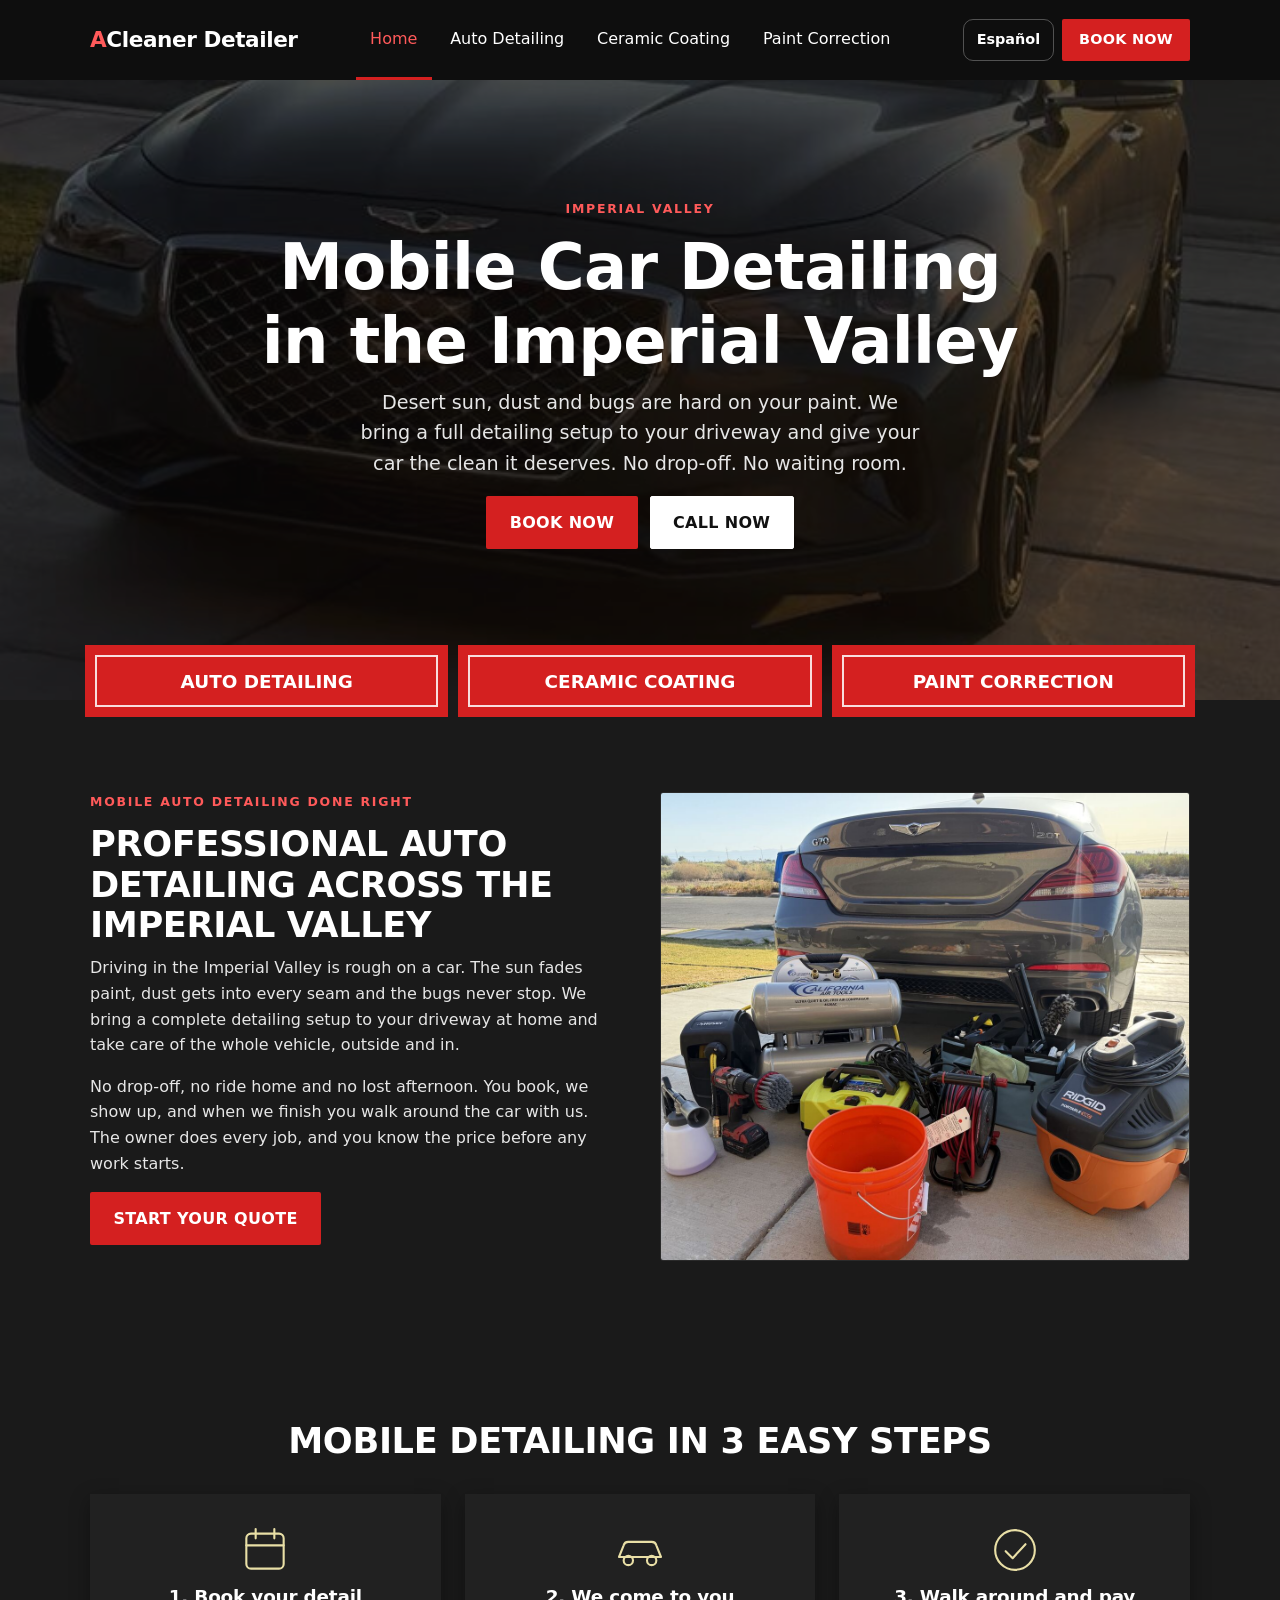
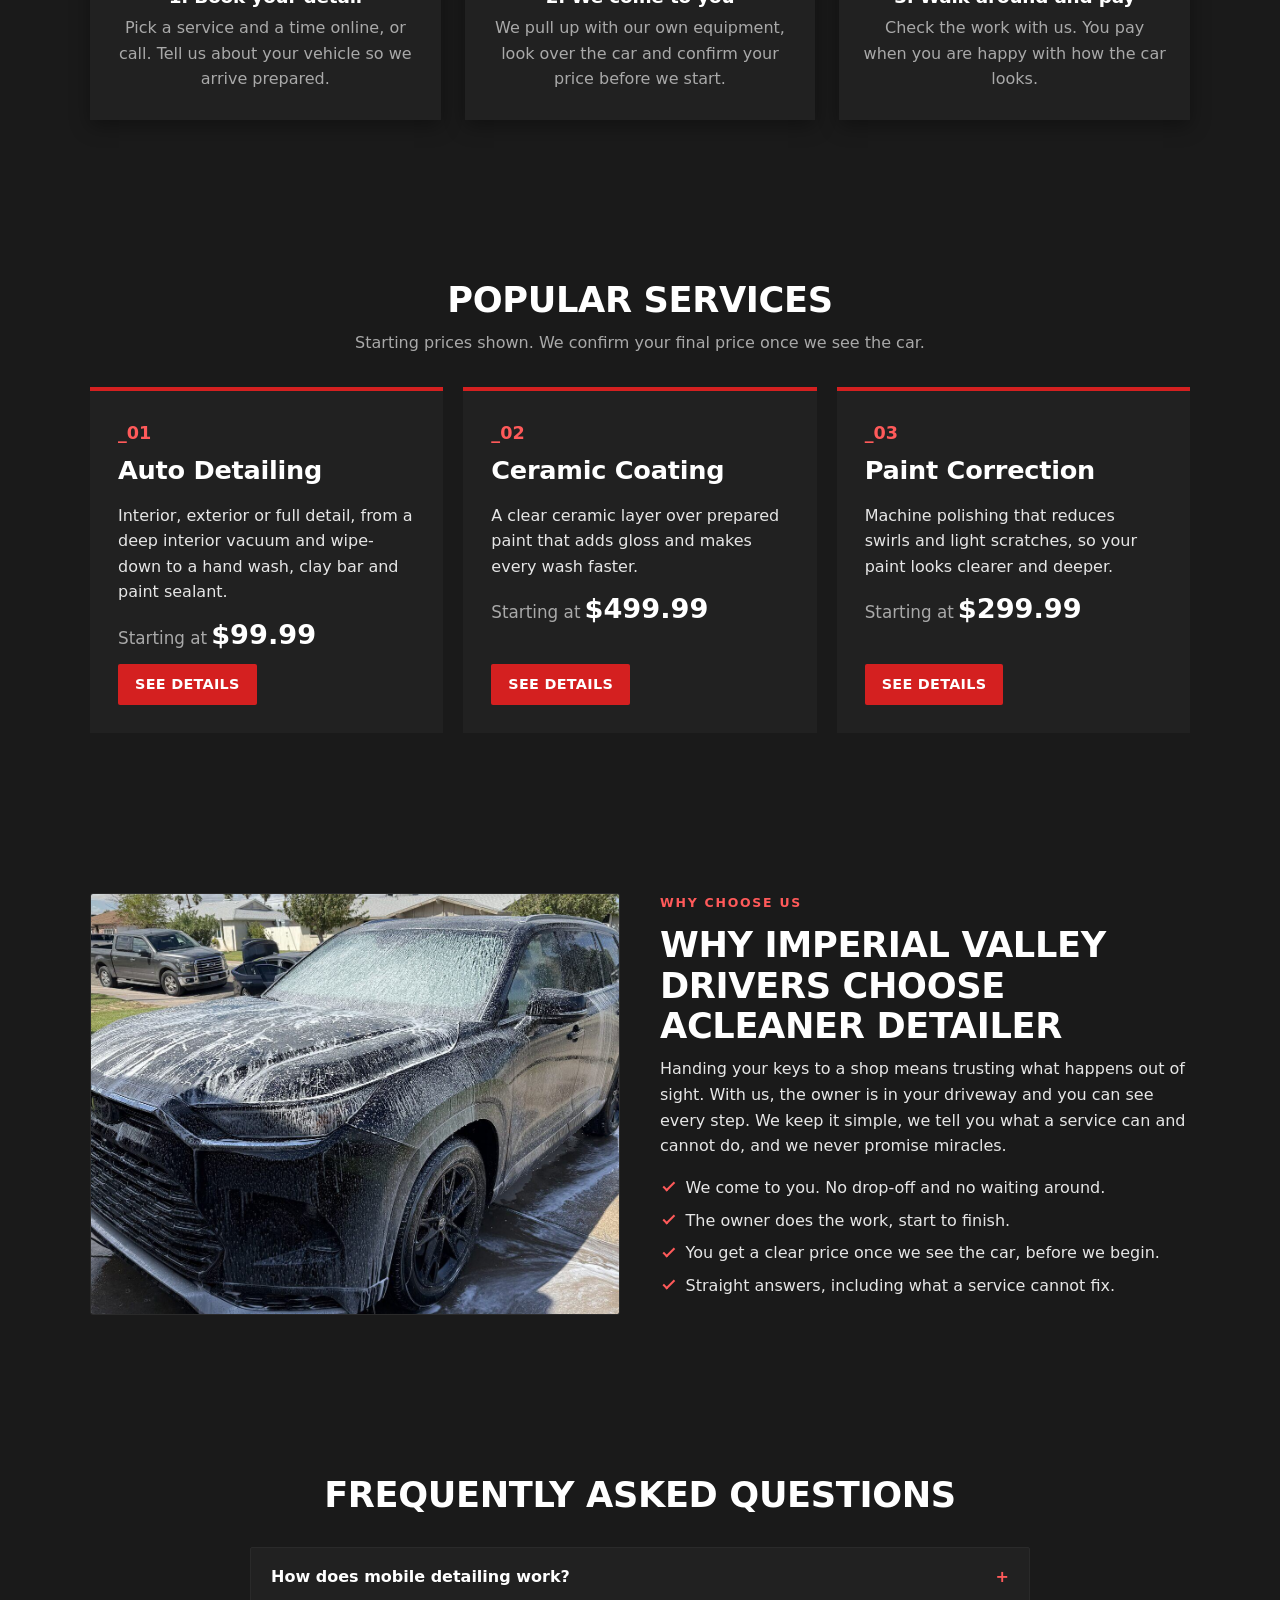
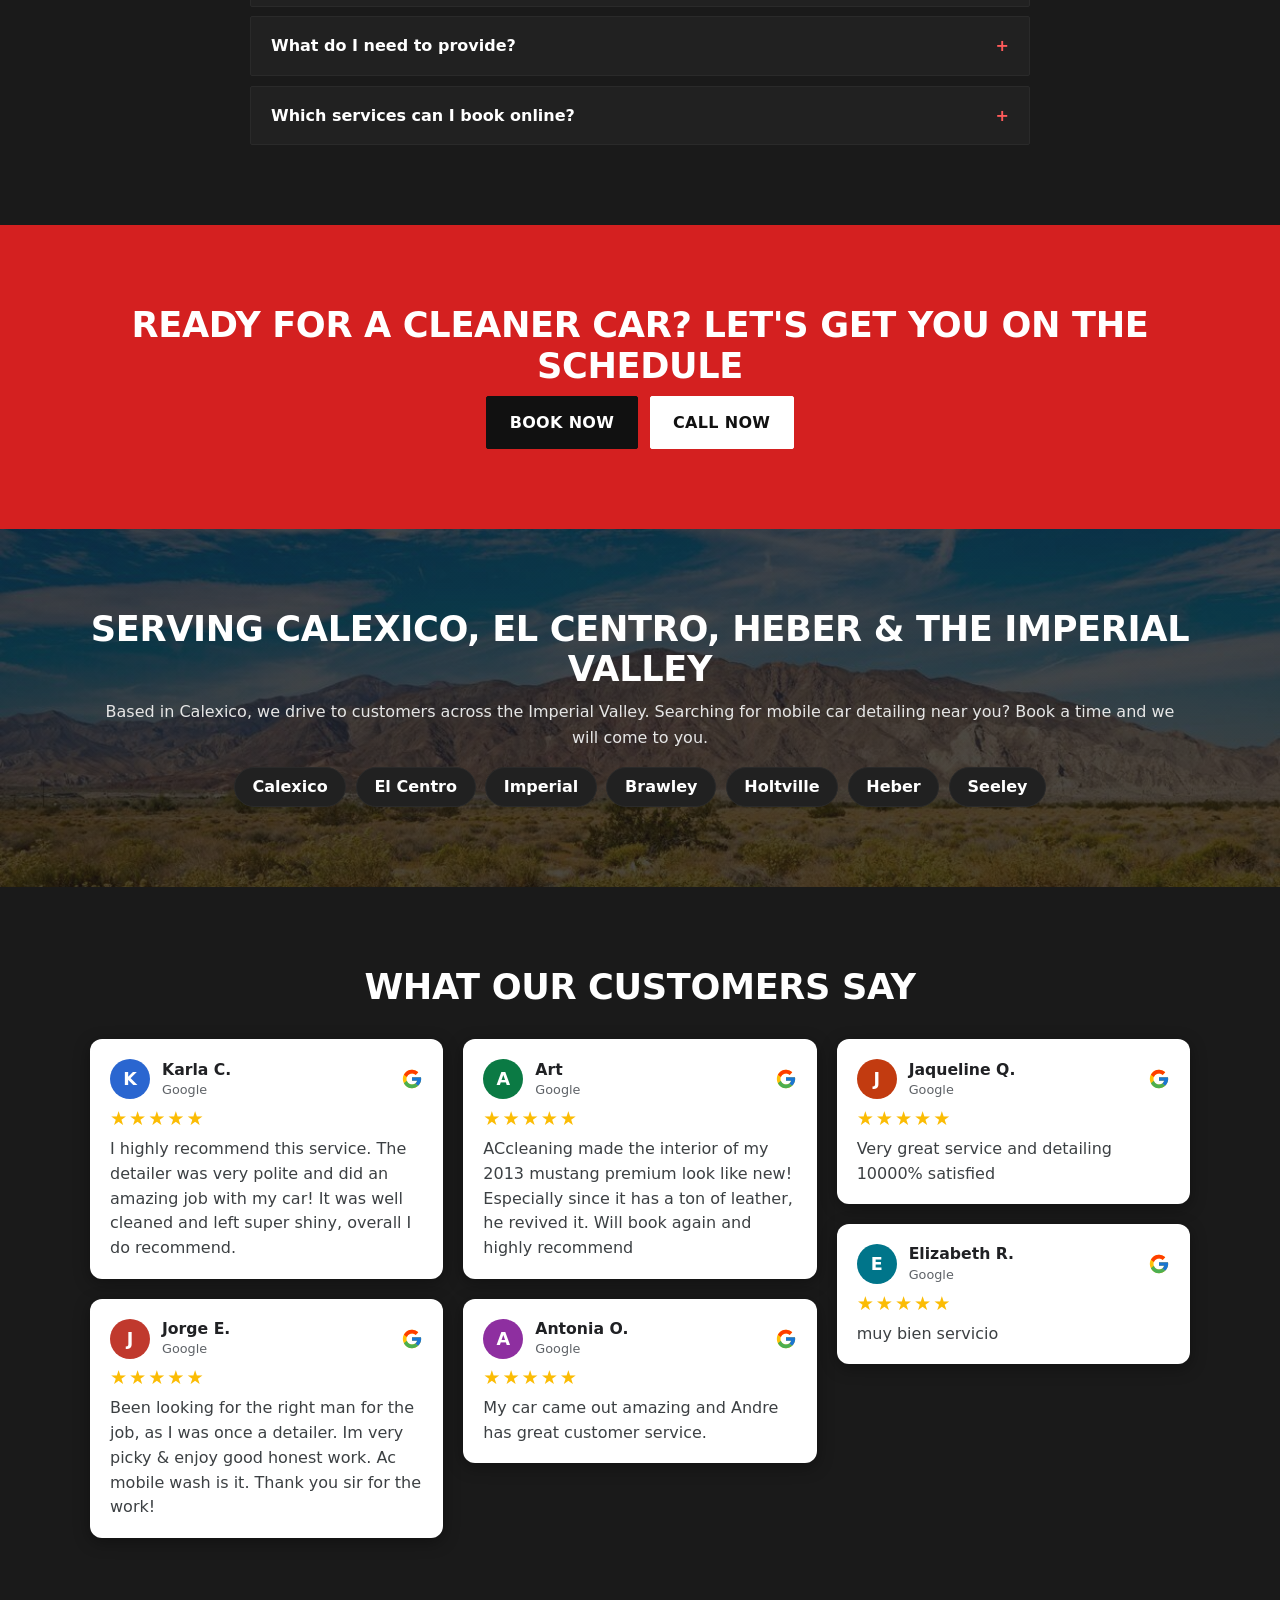
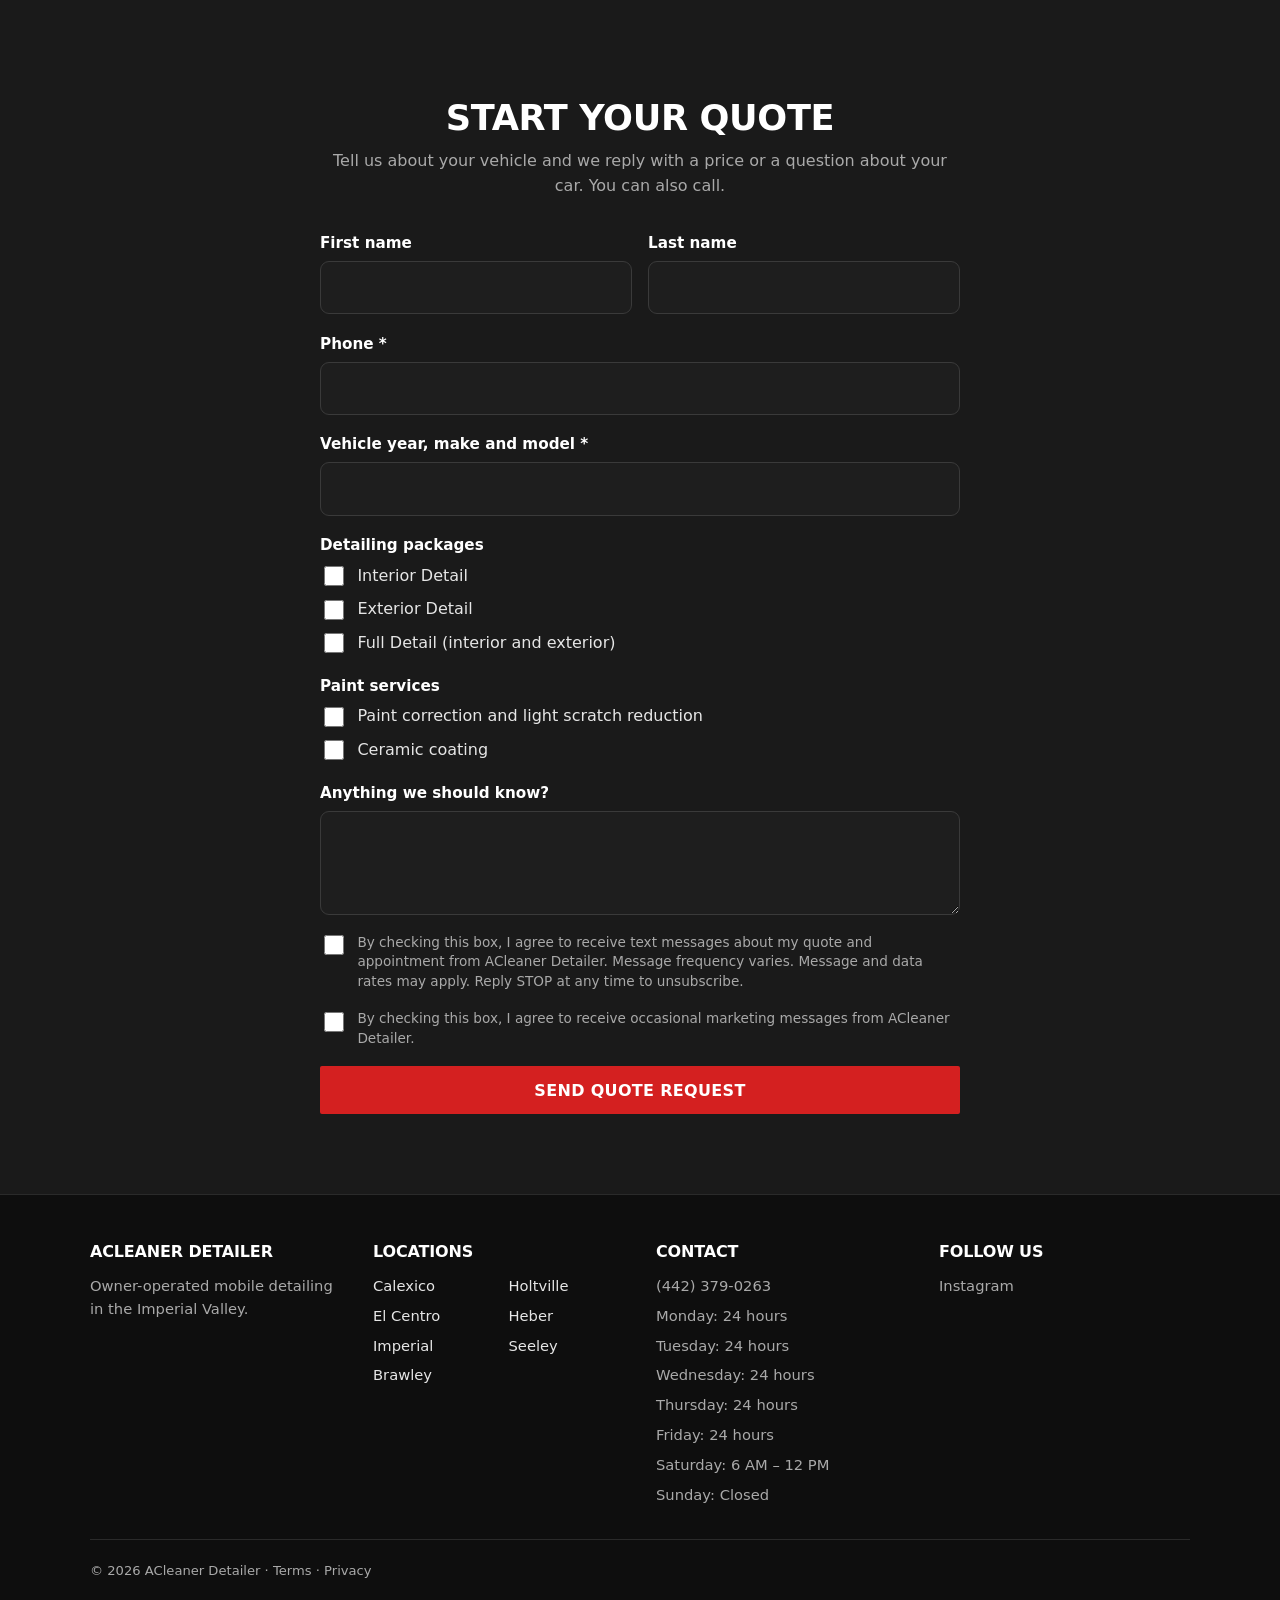
==== commit 9fb1a1cc: "Rebuild site: multi-page layout, Spanish toggle, privacy/terms, image and meta cleanup Co-Authored-B" ====
--- a/index.html
+++ b/index.html
@@ -3,143 +3,252 @@
 <head>
 <meta charset="UTF-8">
 <meta name="viewport" content="width=device-width, initial-scale=1">
-<title>Mobile Detailing and Ceramic Coating in Calexico | ACleaner Detailer</title>
-<meta name="description" content="ACleaner Detailer is an owner-operated mobile detailer in Calexico and the Imperial Valley. Ceramic coating, Reset Detail and Standard Detail at your home. Get a quote.">
+<title data-i18n="t_home">Mobile Car Detailing in the Imperial Valley | ACleaner Detailer</title>
+<meta name="description" content="Owner-operated mobile car detailing in the Imperial Valley. Auto detailing, ceramic coating and paint correction. Book online or call.">
 <link rel="canonical" href="https://acmobiledetailings.com/">
+<meta name="referrer" content="strict-origin-when-cross-origin">
 <meta property="og:type" content="website">
-<meta property="og:title" content="Mobile Detailing and Ceramic Coating in Calexico | ACleaner Detailer">
-<meta property="og:description" content="Owner-operated mobile detailing and ceramic coating in Calexico and the Imperial Valley.">
+<meta property="og:site_name" content="ACleaner Detailer">
+<meta property="og:title" content="Mobile Car Detailing in the Imperial Valley | ACleaner Detailer">
+<meta property="og:description" content="Owner-operated mobile car detailing in the Imperial Valley. Auto detailing, ceramic coating and paint correction. Book online or call.">
 <meta property="og:url" content="https://acmobiledetailings.com/">
-<meta property="og:image" content="https://acmobiledetailings.com/acleaningimagedark.jpeg">
+<meta property="og:image" content="https://acmobiledetailings.com/images/og-image.jpg">
+<meta name="twitter:card" content="summary_large_image">
 <link rel="icon" href="data:image/svg+xml,<svg xmlns=%22http://www.w3.org/2000/svg%22 viewBox=%220 0 100 100%22><rect width=%22100%22 height=%22100%22 rx=%2218%22 fill=%22%230A0A0A%22/><text x=%2250%22 y=%2272%22 font-size=%2270%22 font-family=%22Arial,sans-serif%22 font-weight=%22900%22 text-anchor=%22middle%22 fill=%22%23C8102E%22>A</text></svg>">
 <link rel="stylesheet" href="css/site.css">
-<!-- Facts only from context/: no hours, street address, price range, reviews or ratings. -->
-<!-- TODO-OWNER: confirm the phone number (+1-760-925-1862, carried over from the old site) and the Instagram URL. -->
+<link rel="stylesheet" href="css/v3.css">
 <script type="application/ld+json">
 {
   "@context": "https://schema.org",
   "@type": "AutomotiveBusiness",
   "name": "ACleaner Detailer",
   "url": "https://acmobiledetailings.com/",
-  "image": "https://acmobiledetailings.com/acleaningimagedark.jpeg",
-  "telephone": "+1-760-925-1862",
-  "description": "Owner-operated mobile vehicle detailing and ceramic coating.",
-  "founder": { "@type": "Person", "name": "Andre Cabrera" },
+  "image": "https://acmobiledetailings.com/images/og-image.jpg",
+  "telephone": "+1-442-379-0263",
+  "description": "Owner-operated mobile car detailing, ceramic coating and paint correction.",
   "address": { "@type": "PostalAddress", "addressLocality": "Calexico", "addressRegion": "CA", "addressCountry": "US" },
   "areaServed": [
     { "@type": "City", "name": "Calexico, CA" },
-    { "@type": "AdministrativeArea", "name": "Imperial Valley, CA" }
+    { "@type": "City", "name": "El Centro, CA" },
+    { "@type": "City", "name": "Imperial, CA" },
+    { "@type": "City", "name": "Brawley, CA" },
+    { "@type": "City", "name": "Holtville, CA" },
+    { "@type": "City", "name": "Heber, CA" },
+    { "@type": "City", "name": "Seeley, CA" }
   ],
   "sameAs": ["https://www.instagram.com/acleanerdetailer/"]
 }
 </script>
 </head>
 <body>
-<a class="skip" href="#main">Skip to content</a>
+<a class="skip" href="#main" data-i18n="skip">Skip to content</a>
 <header class="site-header">
   <div class="wrap header-row">
     <a class="logo" href="index.html"><span>A</span>Cleaner Detailer</a>
     <nav class="nav" aria-label="Main">
-      <a href="ceramic-coating.html">Ceramic coating</a>
-      <a href="reset-detail.html">Reset Detail</a>
-      <a href="standard-detail.html">Standard Detail</a>
-      <a href="about.html">About &amp; FAQ</a>
+      <a href="index.html" aria-current="page" data-i18n="nav_home">Home</a>
+      <a href="auto-detailing.html" data-i18n="nav_auto">Auto Detailing</a>
+      <a href="ceramic-coating.html" data-i18n="nav_ceramic">Ceramic Coating</a>
+      <a href="paint-correction.html" data-i18n="nav_paint">Paint Correction</a>
     </nav>
-    <a class="btn btn-primary btn-sm header-cta" href="quote.html" data-cta="header-quote">Get a quote</a>
+    <div class="header-actions">
+      <button type="button" class="lang" id="langBtn" aria-label="Cambiar idioma / Change language">Español</button>
+      <a class="btn btn-primary btn-sm" href="https://link.surge-now.com/widget/booking/wDVsRPHLkmwhjDe3MZhu" target="_blank" rel="noopener" data-i18n="book">Book Now</a>
+    </div>
   </div>
 </header>
 
 <main id="main">
-  <section class="hero" data-funnel-step="landing">
-    <!-- TODO-OWNER: confirm this image is your own photo and may be used as the hero. -->
-    <img class="hero-img" src="acleaningimagedark.jpeg" width="1280" height="853" alt="Dark gray sedan with a glossy finish in a dim garage">
+  <section class="hero">
+    <img class="hero-img" src="images/IMG_0427.jpg" width="1206" height="2622" alt="Dark sedan parked in a driveway at sunset with desert mountains in the distance">
     <div class="wrap">
       <div class="hero-copy">
-        <p class="eyebrow">Mobile detailing · Calexico and the Imperial Valley</p>
-        <h1>Mobile detailing and ceramic coating in Calexico</h1>
-        <p class="lead">Sun, dust, bugs and hard water are tough on paint. Andre comes to you, cleans the vehicle properly and helps you choose protection that fits how you drive.</p>
+        <p class="eyebrow" data-i18n="h_eyebrow">Imperial Valley</p>
+        <h1 data-i18n="h_title">Mobile Car Detailing in the Imperial Valley</h1>
+        <p class="lead" data-i18n="h_lead">Desert sun, dust and bugs are hard on your paint. We bring a full detailing setup to your driveway and give your car the clean it deserves. No drop-off. No waiting room.</p>
         <div class="cta-row">
-          <a class="btn btn-primary" href="quote.html?service=ceramic" data-cta="home-hero-quote">Get a ceramic quote</a>
-          <a class="btn btn-ghost" href="#services" data-cta="home-hero-services">See services and prices</a>
+          <a class="btn btn-primary" href="https://link.surge-now.com/widget/booking/wDVsRPHLkmwhjDe3MZhu" target="_blank" rel="noopener" data-i18n="book">Book Now</a>
+          <a class="btn btn-ghost" href="tel:+14423790263" data-i18n="call">Call Now</a>
         </div>
       </div>
     </div>
   </section>
 
-  <section class="section" id="services" data-funnel-step="services">
+  <div class="wrap">
+    <div class="tiles">
+      <a class="tile" href="auto-detailing.html"><b data-i18n="nav_auto">Auto Detailing</b><span data-i18n="tile_auto_s">Inside and out</span></a>
+      <a class="tile" href="ceramic-coating.html"><b data-i18n="nav_ceramic">Ceramic Coating</b><span data-i18n="tile_cer_s">Gloss and paint protection</span></a>
+      <a class="tile" href="paint-correction.html"><b data-i18n="nav_paint">Paint Correction</b><span data-i18n="tile_pc_s">Swirls and light scratches</span></a>
+    </div>
+  </div>
+
+  <section class="section">
+    <div class="wrap split">
+      <div>
+        <p class="eyebrow" data-i18n="i_eyebrow">Mobile auto detailing done right</p>
+        <h2 data-i18n="i_title">Professional Auto Detailing Across the Imperial Valley</h2>
+        <p data-i18n="i_p1">Driving in the Imperial Valley is rough on a car. The sun fades paint, dust gets into every seam and the bugs never stop. We bring a complete detailing setup to your driveway at home and take care of the whole vehicle, outside and in.</p>
+        <p data-i18n="i_p2">No drop-off, no ride home and no lost afternoon. You book, we show up, and when we finish you walk around the car with us. The owner does every job, and you know the price before any work starts.</p>
+        <p><a class="btn btn-primary" href="#quote" data-i18n="quote_btn">Start Your Quote</a></p>
+      </div>
+      <figure class="ph">
+        <img src="images/equipment.jpg" width="1400" height="1050" loading="lazy" alt="Mobile detailing equipment, including an air compressor, pressure washer and shop vacuum, behind a sedan">
+      </figure>
+    </div>
+  </section>
+
+  <section class="section alt">
     <div class="wrap">
       <div class="section-head">
-        <p class="eyebrow">Services</p>
-        <h2>Pick the level of care your vehicle needs</h2>
-        <p class="muted">Price depends on the service and the vehicle size. Not sure which one fits? Ask for a quote and Andre will recommend one.</p>
-      </div>
-      <div class="grid grid-3">
-        <article class="card featured">
-          <span class="tag">Protection</span>
-          <h3>Ceramic coating</h3>
-          <!-- TODO-OWNER: longevity claims. Package names are used as listed in offers_pricing.md, with no performance promise. -->
-          <p>Longer-term paint protection, with paint enhancement in the 4-year package and up. Packages: 6-month, 4-year, 7-year and 10-year.</p>
-          <!-- TODO-OWNER: public ceramic listing (show ceramic prices on the site or not). Shows "Get a quote" until you decide. -->
-          <p><strong>Get a quote</strong></p>
-          <a class="btn btn-primary btn-sm" href="ceramic-coating.html" data-cta="home-card-ceramic">Ceramic coating</a>
+        <p class="eyebrow" data-i18n="p_eyebrow">How it works</p>
+        <h2 data-i18n="p_title">Mobile Detailing in 3 Easy Steps</h2>
+      </div>
+      <ol class="steps">
+        <li>
+          <svg viewBox="0 0 48 48" aria-hidden="true"><rect x="8" y="10" width="32" height="30" rx="4"/><path d="M8 20h32M16 6v8M32 6v8"/></svg>
+          <h3 data-i18n="s1_t">1. Book your detail</h3>
+          <p data-i18n="s1_p">Pick a service and a time online, or call. Tell us about your vehicle so we arrive prepared.</p>
+        </li>
+        <li>
+          <svg viewBox="0 0 48 48" aria-hidden="true"><path d="M6 30h36l-4-10a4 4 0 0 0-4-3H14a4 4 0 0 0-4 3z"/><circle cx="14" cy="33" r="4"/><circle cx="34" cy="33" r="4"/></svg>
+          <h3 data-i18n="s2_t">2. We come to you</h3>
+          <p data-i18n="s2_p">We pull up with our own equipment, look over the car and confirm your price before we start.</p>
+        </li>
+        <li>
+          <svg viewBox="0 0 48 48" aria-hidden="true"><circle cx="24" cy="24" r="17"/><path d="M16 25l6 6 11-12"/></svg>
+          <h3 data-i18n="s3_t">3. Walk around and pay</h3>
+          <p data-i18n="s3_p">Check the work with us. You pay when you are happy with how the car looks.</p>
+        </li>
+      </ol>
+    </div>
+  </section>
+
+  <section class="section">
+    <div class="wrap">
+      <div class="section-head">
+        <p class="eyebrow" data-i18n="sv_eyebrow">Services</p>
+        <h2 data-i18n="sv_title">Popular Services</h2>
+        <p class="muted" data-i18n="sv_note">Starting prices shown. We confirm your final price once we see the car.</p>
+      </div>
+      <div class="grid grid-3 numbered">
+        <article class="card">
+          <h3 data-i18n="nav_auto">Auto Detailing</h3>
+          <p data-i18n="sv_auto">Interior, exterior or full detail, from a deep interior vacuum and wipe-down to a hand wash, clay bar and paint sealant.</p>
+          <p class="price"><span data-i18n="starting">Starting at</span><strong>$99.99</strong></p>
+          <a class="btn btn-primary btn-sm" href="auto-detailing.html" data-i18n="learn">See details</a>
         </article>
         <article class="card">
-          <span class="tag">Deep interior</span>
-          <h3>Reset Detail</h3>
-          <p>For interiors that need more than a maintenance clean: steam, deep seat and carpet cleaning, shampoo and water extraction.</p>
-          <p><strong>$350</strong> sedan · <strong>$390</strong> SUV · <strong>$440</strong> truck / large SUV</p>
-          <a class="btn btn-ghost btn-sm" href="reset-detail.html" data-cta="home-card-reset">Reset Detail</a>
+          <h3 data-i18n="nav_ceramic">Ceramic Coating</h3>
+          <p data-i18n="sv_cer">A clear ceramic layer over prepared paint that adds gloss and makes every wash faster.</p>
+          <p class="price"><span data-i18n="starting">Starting at</span><strong>$499.99</strong></p>
+          <a class="btn btn-primary btn-sm" href="ceramic-coating.html" data-i18n="learn">See details</a>
         </article>
         <article class="card">
-          <span class="tag">Maintenance</span>
-          <h3>Standard Detail</h3>
-          <p>A maintenance clean inside and out: hand wash, wheels, glass, vacuum, wipe-down and door jambs.</p>
-          <p><strong>$199</strong> sedan · <strong>$220</strong> SUV · <strong>$245</strong> truck / large SUV</p>
-          <a class="btn btn-ghost btn-sm" href="standard-detail.html" data-cta="home-card-standard">Standard Detail</a>
+          <h3 data-i18n="nav_paint">Paint Correction</h3>
+          <p data-i18n="sv_pc">Machine polishing that reduces swirls and light scratches, so your paint looks clearer and deeper.</p>
+          <p class="price"><span data-i18n="starting">Starting at</span><strong>$299.99</strong></p>
+          <a class="btn btn-primary btn-sm" href="paint-correction.html" data-i18n="learn">See details</a>
         </article>
       </div>
     </div>
   </section>
 
-  <section class="section alt" data-funnel-step="addons">
+  <section class="section">
+    <div class="wrap split">
+      <figure class="ph">
+        <img src="images/IMG_1377.jpg" style="object-position:50% 52%" width="1500" height="2000" loading="lazy" alt="Black SUV covered in thick foam during a hand wash in a home driveway">
+      </figure>
+      <div>
+        <p class="eyebrow" data-i18n="w_eyebrow">Why choose us</p>
+        <h2 data-i18n="w_title">Why Imperial Valley Drivers Choose ACleaner Detailer</h2>
+        <p data-i18n="w_p">Handing your keys to a shop means trusting what happens out of sight. With us, the owner is in your driveway and you can see every step. We keep it simple, we tell you what a service can and cannot do, and we never promise miracles.</p>
+        <ul class="checks">
+          <li data-i18n="w1">We come to you. No drop-off and no waiting around.</li>
+          <li data-i18n="w2">The owner does the work, start to finish.</li>
+          <li data-i18n="w3">You get a clear price once we see the car, before we begin.</li>
+          <li data-i18n="w4">Straight answers, including what a service cannot fix.</li>
+        </ul>
+      </div>
+    </div>
+  </section>
+
+  <section class="section alt">
+    <div class="wrap">
+      <div class="section-head"><h2 data-i18n="faq_title">Frequently Asked Questions</h2></div>
+      <div class="faq">
+        <details><summary data-i18n="hq1">How does mobile detailing work?</summary><div data-i18n="ha1">You book a service and give us your home address. We arrive with our equipment, look over your vehicle, confirm the price and get to work right in your driveway.</div></details>
+        <details><summary data-i18n="hq2">What do I need to provide?</summary><div data-i18n="ha2">We bring our own equipment. We may need access to water and power at your location, so tell us when you book if that will be a problem.</div></details>
+        <details><summary data-i18n="hq3">Which services can I book online?</summary><div data-i18n="ha3">You can book Auto Detailing online. For ceramic coating and paint correction, send us a quote request or call, because the right plan depends on your paint.</div></details>
+      </div>
+    </div>
+  </section>
+
+  <section class="section cta-band">
+    <div class="wrap">
+      <h2 data-i18n="cta_title">Ready for a Cleaner Car? Let's Get You on the Schedule</h2>
+      <div class="cta-row">
+        <a class="btn btn-primary" href="https://link.surge-now.com/widget/booking/wDVsRPHLkmwhjDe3MZhu" target="_blank" rel="noopener" data-i18n="book">Book Now</a>
+        <a class="btn btn-ghost" href="tel:+14423790263" data-i18n="call">Call Now</a>
+      </div>
+    </div>
+  </section>
+
+  <section class="section alt area">
+    <div class="wrap">
+      <h2 data-i18n="area_title">Serving Calexico, El Centro, Heber &amp; the Imperial Valley</h2>
+      <p data-i18n="area_p">Based in Calexico, we drive to customers across the Imperial Valley. Searching for mobile car detailing near you? Book a time and we will come to you.</p>
+      <ul><li>Calexico</li><li>El Centro</li><li>Imperial</li><li>Brawley</li><li>Holtville</li><li>Heber</li><li>Seeley</li></ul>
+    </div>
+  </section>
+
+  <!-- Reviews are filled from js/reviews.js. Hidden until real reviews are added there. -->
+  <section class="section" id="reviews">
+    <div class="wrap">
+      <div class="section-head"><h2 data-i18n="rv_title">What Our Customers Say</h2></div>
+      <div class="reviews">
+        <blockquote><div class="rv-head"><span class="rv-av" style="background:#2A66D0">K</span><div class="rv-who"><strong>Karla C.</strong><small>Google</small></div><span class="rv-g" aria-hidden="true"></span></div><div class="rv-stars" role="img" aria-label="5 out of 5 stars">★★★★★</div><p>I highly recommend this service. The detailer was very polite and did an amazing job with my car! It was well cleaned and left super shiny, overall I do recommend.</p></blockquote>
+        <blockquote><div class="rv-head"><span class="rv-av" style="background:#C0392D">J</span><div class="rv-who"><strong>Jorge E.</strong><small>Google</small></div><span class="rv-g" aria-hidden="true"></span></div><div class="rv-stars" role="img" aria-label="5 out of 5 stars">★★★★★</div><p>Been looking for the right man for the job, as I was once a detailer. Im very picky &amp; enjoy good honest work. Ac mobile wash is it. Thank you sir for the work!</p></blockquote>
+        <blockquote><div class="rv-head"><span class="rv-av" style="background:#0B7A44">A</span><div class="rv-who"><strong>Art</strong><small>Google</small></div><span class="rv-g" aria-hidden="true"></span></div><div class="rv-stars" role="img" aria-label="5 out of 5 stars">★★★★★</div><p>ACcleaning made the interior of my 2013 mustang premium look like new! Especially since it has a ton of leather, he revived it. Will book again and highly recommend</p></blockquote>
+        <blockquote><div class="rv-head"><span class="rv-av" style="background:#8E2FA0">A</span><div class="rv-who"><strong>Antonia O.</strong><small>Google</small></div><span class="rv-g" aria-hidden="true"></span></div><div class="rv-stars" role="img" aria-label="5 out of 5 stars">★★★★★</div><p>My car came out amazing and Andre has great customer service.</p></blockquote>
+        <blockquote><div class="rv-head"><span class="rv-av" style="background:#C23B10">J</span><div class="rv-who"><strong>Jaqueline Q.</strong><small>Google</small></div><span class="rv-g" aria-hidden="true"></span></div><div class="rv-stars" role="img" aria-label="5 out of 5 stars">★★★★★</div><p>Very great service and detailing 10000% satisfied</p></blockquote>
+        <blockquote lang="es"><div class="rv-head"><span class="rv-av" style="background:#00758A">E</span><div class="rv-who"><strong>Elizabeth R.</strong><small>Google</small></div><span class="rv-g" aria-hidden="true"></span></div><div class="rv-stars" role="img" aria-label="5 out of 5 stars">★★★★★</div><p>muy bien servicio</p></blockquote>
+      </div>
+    </div>
+  </section>
+
+  <section class="section alt" id="quote">
     <div class="wrap">
       <div class="section-head">
-        <p class="eyebrow">Add-ons</p>
-        <h2>Add-ons</h2>
-        <p class="muted">Add-ons are discussed once the main service is confirmed. Nothing is added without your OK.</p>
-      </div>
-      <!-- TODO-OWNER: add-on "From" wording. Prices are shown as listed in offers_pricing.md, without "From". -->
-      <table class="prices">
-        <thead><tr><th scope="col">Add-on</th><th scope="col">Price</th></tr></thead>
-        <tbody>
-          <tr><td>Headlight restoration <span class="muted small">(condition checked first)</span></td><td>$100</td></tr>
-          <tr><td>Ceramic trim</td><td>$100</td></tr>
-          <tr><td>Pet hair removal <span class="muted small">(severe cases quoted first)</span></td><td>$75</td></tr>
-          <tr><td>Engine bay cleaning <span class="muted small">(if the bay is suitable)</span></td><td>$50</td></tr>
-          <tr><td>Odor treatment</td><td>$50</td></tr>
-        </tbody>
-      </table>
-    </div>
-  </section>
-
-  <section class="section" data-funnel-step="how-it-works">
-    <div class="wrap split">
-      <div>
-        <p class="eyebrow">How it works</p>
-        <h2>From quote to a clean car in your driveway</h2>
-        <ol class="checks" style="list-style:none">
-          <li><strong>Ask for a quote.</strong> Tell Andre your vehicle, the service and your city.</li>
-          <li><strong>Get a clear price.</strong> Ceramic and paint work may need photos or a look at the paint first.</li>
-          <li><strong>Book a time.</strong> Andre comes to your home or work in Calexico or the Imperial Valley.</li>
-        </ol>
-        <div class="cta-row">
-          <a class="btn btn-primary" href="quote.html" data-cta="home-how-quote">Get a quote</a>
-          <a class="btn btn-ghost" href="#TODO-GHL-BOOKING" data-cta="home-how-book">Book a time</a>
+        <p class="eyebrow" data-i18n="getquote">Get a Quote</p>
+        <h2 data-i18n="q_title">Start Your Quote</h2>
+        <p class="muted" data-i18n="q_note">Tell us about your vehicle and we reply with a price or a question about your car. You can also call.</p>
+      </div>
+      <form class="form quote-form" action="https://formspree.io/f/mdabzapk" method="POST">
+        <input type="hidden" name="_next" value="https://acmobiledetailings.com/thank-you.html">
+        <input type="text" name="_gotcha" tabindex="-1" autocomplete="off" aria-hidden="true" style="position:absolute;left:-9999px;width:1px;height:1px;opacity:0">
+        <input type="hidden" name="service" value="Home page">
+        <div class="row2">
+          <div class="field"><label for="first" data-i18n="q_first">First name</label><input id="first" name="first_name" type="text" autocomplete="given-name" required></div>
+          <div class="field"><label for="last" data-i18n="q_last">Last name</label><input id="last" name="last_name" type="text" autocomplete="family-name"></div>
         </div>
-      </div>
-      <figure class="photo" style="margin:0">
-        <img src="Andre.jpeg" width="2856" height="2142" loading="lazy" alt="Andre's mobile detailing equipment, including an air compressor, pressure washer and shop vacuum, behind his Genesis G70">
-      </figure>
+        <div class="field"><label for="phone" data-i18n="q_phone">Phone *</label><input id="phone" name="phone" type="tel" autocomplete="tel" inputmode="tel" required></div>
+        <div class="field"><label for="vehicle" data-i18n="q_vehicle">Vehicle year, make and model *</label><input id="vehicle" name="vehicle" type="text" required></div>
+        <fieldset class="opts">
+          <legend data-i18n="q_pk">Detailing packages</legend>
+          <label><input type="checkbox" name="services" value="Interior Detail"><span data-i18n="o_int">Interior Detail</span></label>
+          <label><input type="checkbox" name="services" value="Exterior Detail"><span data-i18n="o_extd">Exterior Detail</span></label>
+          <label><input type="checkbox" name="services" value="Full Detail"><span data-i18n="o_full">Full Detail (interior and exterior)</span></label>
+        </fieldset>
+        <fieldset class="opts">
+          <legend data-i18n="q_pr">Paint services</legend>
+          <label><input type="checkbox" name="services" value="Paint correction"><span data-i18n="o_paint">Paint correction and light scratch reduction</span></label>
+          <label><input type="checkbox" name="services" value="Ceramic coating"><span data-i18n="o_ceramic">Ceramic coating</span></label>
+        </fieldset>
+        <div class="field"><label for="message" data-i18n="q_msg">Anything we should know?</label><textarea id="message" name="message" rows="3"></textarea></div>
+        <label class="consent"><input type="checkbox" name="sms_consent" value="yes"><span data-i18n="q_sms">By checking this box, I agree to receive text messages about my quote and appointment from ACleaner Detailer. Message frequency varies. Message and data rates may apply. Reply STOP at any time to unsubscribe.</span></label>
+        <label class="consent"><input type="checkbox" name="marketing_consent" value="yes"><span data-i18n="q_mkt">By checking this box, I agree to receive occasional marketing messages from ACleaner Detailer.</span></label>
+        <button class="btn btn-primary" type="submit" data-i18n="q_send">Send quote request</button>
+      </form>
     </div>
   </section>
 </main>
@@ -149,39 +258,42 @@
     <div class="footer-grid">
       <div>
         <h2>ACleaner Detailer</h2>
-        <p class="muted">Owner-operated mobile detailing in Calexico and the Imperial Valley.</p>
-      </div>
-      <div>
-        <h2>Services</h2>
+        <p class="muted" data-i18n="f_tag">Owner-operated mobile detailing in the Imperial Valley.</p>
+      </div>
+      <div>
+        <h2 data-i18n="f_loc">Locations</h2>
+        <ul class="cols"><li>Calexico</li><li>El Centro</li><li>Imperial</li><li>Brawley</li><li>Holtville</li><li>Heber</li><li>Seeley</li></ul>
+      </div>
+      <div>
+        <h2 data-i18n="f_contact">Contact</h2>
         <ul>
-          <li><a href="ceramic-coating.html">Ceramic coating</a></li>
-          <li><a href="reset-detail.html">Reset Detail</a></li>
-          <li><a href="standard-detail.html">Standard Detail</a></li>
-          <li><a href="about.html">About, service area and FAQ</a></li>
+          <li><a href="tel:+14423790263">(442) 379-0263</a></li>
+          <li class="muted" data-i18n="h_mon">Monday: 24 hours</li>
+          <li class="muted" data-i18n="h_tue">Tuesday: 24 hours</li>
+          <li class="muted" data-i18n="h_wed">Wednesday: 24 hours</li>
+          <li class="muted" data-i18n="h_thu">Thursday: 24 hours</li>
+          <li class="muted" data-i18n="h_fri">Friday: 24 hours</li>
+          <li class="muted" data-i18n="h_sat">Saturday: 6 AM – 12 PM</li>
+          <li class="muted" data-i18n="h_sun">Sunday: Closed</li>
         </ul>
       </div>
       <div>
-        <h2>Contact</h2>
-        <ul>
-          <li><a href="tel:+17609251862" data-cta="footer-call">Call (760) 925-1862</a></li>
-          <li><a href="sms:+17609251862" data-cta="footer-text">Text (760) 925-1862</a></li>
-          <li><a href="quote.html" data-cta="footer-quote">Get a quote</a></li>
-          <li><a href="#TODO-GHL-BOOKING" data-cta="footer-book">Book a time</a></li>
-          <li><a href="https://www.instagram.com/acleanerdetailer/" rel="noopener">Instagram @ACLEANERDETAILER</a></li>
-          <!-- TODO-OWNER: confirm the Square gift card link is still active. -->
-          <li><a href="https://app.squareup.com/gift/MLJX3R271ZMDA/order" rel="noopener" data-cta="footer-gift">Buy a gift card</a></li>
+        <h2 data-i18n="f_follow">Follow us</h2>
+        <ul class="footer-social">
+          <li><a href="https://www.instagram.com/acleanerdetailer/" rel="noopener">Instagram</a></li>
         </ul>
       </div>
     </div>
-    <p class="copy">© 2026 ACleaner Detailer · Calexico, CA</p>
+    <p class="copy">© 2026 ACleaner Detailer ·
+      <a href="terms.html" data-i18n="f_terms">Terms</a> ·
+      <a href="privacy.html" data-i18n="f_privacy">Privacy</a></p>
   </div>
 </footer>
 
-<nav class="mobile-bar" aria-label="Quick contact">
-  <a href="tel:+17609251862" data-cta="bar-call">Call</a>
-  <a href="sms:+17609251862" data-cta="bar-text">Text</a>
-  <a class="book" href="#TODO-GHL-BOOKING" data-cta="bar-book">Book</a>
-</nav>
-<script src="js/lead.js"></script>
+<script defer src="js/i18n.js"></script>
+<!-- GHL chat widget (AI agent) -->
+<script defer src="https://widgets.leadconnectorhq.com/loader.js"
+  data-resources-url="https://widgets.leadconnectorhq.com/chat-widget/loader.js"
+  data-widget-id="6aee28785fefb84499660c86"></script>
 </body>
 </html>
--- a/css/site.css
+++ b/css/site.css
@@ -31,7 +31,6 @@
 .nav::-webkit-scrollbar{display:none}
 .nav a{color:var(--muted);text-decoration:none;font-size:.9rem;font-weight:600;padding:.5rem .7rem;border-radius:8px;white-space:nowrap}
 .nav a:hover,.nav a[aria-current="page"]{color:var(--white);background:rgba(255,255,255,.06)}
-.header-cta{flex-shrink:0}
 @media (max-width:860px){
   .header-row{flex-wrap:wrap;padding-top:.5rem}
   .nav{order:3;width:100%;margin:0 -0.5rem;padding-bottom:.4rem}
@@ -55,7 +54,6 @@
 .hero-copy{max-width:640px}
 .eyebrow{font-size:.78rem;font-weight:700;letter-spacing:.14em;text-transform:uppercase;color:var(--red-text);margin-bottom:.75rem}
 .lead{font-size:clamp(1.02rem,2.2vw,1.2rem);color:var(--text);max-width:560px}
-.page-hero{padding:3.25rem 0 2.5rem;border-bottom:1px solid var(--line);background:linear-gradient(180deg,var(--dark),var(--black))}
 @media (max-width:600px){
   .hero .wrap{padding-top:3rem;padding-bottom:3rem}
   .hero::after{background:linear-gradient(180deg,rgba(10,10,10,.75) 0%,rgba(10,10,10,.92) 100%)}
@@ -78,11 +76,9 @@
 .checks{list-style:none;padding:0;margin:0 0 1rem;display:grid;gap:.45rem}
 .checks li{position:relative;padding-left:1.6rem}
 .checks li::before{content:"";position:absolute;left:.2rem;top:.45rem;width:.75rem;height:.4rem;border-left:2px solid var(--red-text);border-bottom:2px solid var(--red-text);transform:rotate(-45deg)}
-.crosses li::before{border:0;content:"\2013";color:var(--muted);transform:none;top:0;left:.35rem}
 .note{border-left:3px solid var(--red);background:rgba(200,16,46,.07);padding:1rem 1.25rem;border-radius:0 10px 10px 0;margin:1.5rem 0}
 .split{display:grid;grid-template-columns:1fr 1fr;gap:2.5rem;align-items:center}
 @media (max-width:820px){.split{grid-template-columns:1fr}}
-.photo{border-radius:var(--radius);border:1px solid var(--line);overflow:hidden}
 
 /* Prices */
 .prices{width:100%;border-collapse:collapse;margin:0 0 1rem}
@@ -103,42 +99,10 @@
 .form{display:grid;gap:1.1rem;max-width:560px}
 .field{display:grid;gap:.35rem}
 .field label{font-weight:700;color:var(--white);font-size:.95rem}
-.field .hint{font-weight:400;color:var(--muted);font-size:.85rem}
 .field input,.field select,.field textarea{width:100%;font:inherit;color:var(--white);background:#1E1E1E;border:1px solid #3A3A3A;border-radius:9px;padding:.8rem .9rem;min-height:48px}
 .field textarea{min-height:96px;resize:vertical}
 .field [aria-invalid="true"]{border-color:var(--red-text)}
-.error{color:var(--red-text);font-size:.88rem;font-weight:600;margin:0}
 .form .btn{width:100%}
-
-/* Visualizer */
-.viz{background:var(--card);border:1px solid var(--line);border-radius:16px;padding:1.25rem;display:grid;gap:1.25rem}
-.viz-label{font-size:.8rem;font-weight:700;letter-spacing:.08em;text-transform:uppercase;color:var(--muted);margin:0}
-.viz-stage{position:relative;border-radius:12px;overflow:hidden;background:radial-gradient(120% 90% at 50% 100%,#262626 0%,#0d0d0d 70%)}
-.viz-stage svg{display:block;width:100%;height:auto}
-.viz-after{position:absolute;inset:0;clip-path:inset(0 0 0 var(--split,50%))}
-.viz-divider{position:absolute;top:0;bottom:0;left:var(--split,50%);width:2px;background:var(--white);transform:translateX(-1px);pointer-events:none}
-.viz-tag{position:absolute;top:.6rem;font-size:.72rem;font-weight:800;letter-spacing:.12em;text-transform:uppercase;background:rgba(0,0,0,.6);color:var(--white);padding:.25rem .55rem;border-radius:6px}
-.viz-tag.before{left:.6rem}
-.viz-tag.after{right:.6rem}
-.paint{fill:var(--paint,#15171a)}
-.glass{fill:#0b0d10;opacity:.85}
-.tyre{fill:#0a0a0a;stroke:#2c2c2c;stroke-width:3}
-.rim{fill:#6b6f75}
-.viz-sweep{animation:sweep 3.2s ease-in-out infinite}
-@keyframes sweep{0%{transform:translateX(-420px)}60%,100%{transform:translateX(420px)}}
-@media (prefers-reduced-motion:reduce){.viz-sweep{animation:none;display:none}}
-.viz-range{width:100%;accent-color:var(--red);min-height:32px}
-.viz-controls{display:grid;gap:1rem}
-.viz fieldset{border:0;margin:0;padding:0}
-.viz legend{font-weight:700;color:var(--white);margin-bottom:.45rem;font-size:.95rem}
-.chips{display:flex;flex-wrap:wrap;gap:.5rem}
-.chip{position:relative}
-.chip input{position:absolute;opacity:0;width:1px;height:1px}
-.chip span{display:inline-flex;align-items:center;gap:.45rem;min-height:40px;padding:.45rem .85rem;border:1px solid #3A3A3A;border-radius:999px;font-size:.9rem;font-weight:600;cursor:pointer;color:var(--text)}
-.chip input:checked+span{border-color:var(--red-text);background:rgba(200,16,46,.14);color:var(--white)}
-.chip input:focus-visible+span{outline:3px solid var(--red-text);outline-offset:2px}
-.swatch{width:16px;height:16px;border-radius:50%;border:1px solid rgba(255,255,255,.4)}
-.viz-disclaimer{font-weight:800;color:var(--white);margin:0}
 
 /* Footer */
 .site-footer{border-top:1px solid var(--line);background:#070707;padding:3rem 0 2rem;font-size:.92rem}
@@ -148,12 +112,3 @@
 .site-footer a{color:var(--muted);text-decoration:none}
 .site-footer a:hover{color:var(--white)}
 .copy{color:var(--muted);font-size:.82rem;border-top:1px solid var(--line);padding-top:1.25rem}
-
-/* Sticky mobile bar: call / text / book */
-.mobile-bar{display:none}
-@media (max-width:768px){
-  .mobile-bar{display:grid;grid-template-columns:1fr 1fr 1fr;gap:.5rem;position:fixed;left:0;right:0;bottom:0;z-index:150;padding:.6rem .75rem;padding-bottom:max(.6rem,env(safe-area-inset-bottom));background:rgba(10,10,10,.97);border-top:1px solid var(--line)}
-  .mobile-bar a{display:flex;align-items:center;justify-content:center;min-height:48px;border-radius:9px;font-weight:800;text-decoration:none;color:var(--white);border:1px solid #3A3A3A}
-  .mobile-bar a.book{background:var(--red);border-color:var(--red)}
-  body{padding-bottom:76px}
-}
--- a/css/v3.css
+++ b/css/v3.css
@@ -0,0 +1,167 @@
+/* v3 additions on top of site.css: same colors, fonts and logo. No external assets. */
+.header-actions{display:flex;align-items:center;gap:.5rem;flex-shrink:0}
+.lang{min-height:40px;padding:.5rem .8rem;border-radius:10px;border:1px solid rgba(255,255,255,.28);background:transparent;color:var(--white);font:inherit;font-weight:800;font-size:.9rem;cursor:pointer}
+.lang:hover{border-color:var(--white)}
+
+.tiles{display:grid;grid-template-columns:repeat(auto-fit,minmax(240px,1fr));gap:1rem;margin-top:-2rem;position:relative;z-index:2}
+.tile{display:flex;flex-direction:column;justify-content:flex-end;min-height:150px;padding:1.4rem;border-radius:var(--radius);background:var(--card);border:1px solid var(--line);text-decoration:none;color:var(--white);font-weight:800;font-size:1.2rem;transition:border-color .2s}
+.tile:hover{border-color:var(--red-text)}
+.tile span{display:block;margin-top:.35rem;font-weight:500;font-size:.92rem;color:var(--muted)}
+
+.steps{display:grid;grid-template-columns:repeat(auto-fit,minmax(230px,1fr));gap:1.25rem;list-style:none;padding:0;margin:0}
+.steps li{display:grid;gap:.5rem}
+.steps svg{width:44px;height:44px;stroke:var(--red-text);fill:none;stroke-width:1.8;stroke-linecap:round;stroke-linejoin:round}
+.steps h3{margin:0}
+.steps p{margin:0;color:var(--muted)}
+
+.price{font-size:1.05rem;color:var(--muted)}
+.price strong{font-size:1.7rem;color:var(--white);margin-left:.25rem}
+.card .cta-row{margin-top:auto}
+.card .cta-row .btn{margin-top:0}
+
+.reviews{display:grid;grid-template-columns:repeat(auto-fit,minmax(260px,1fr));gap:1.25rem}
+.reviews blockquote{margin:0;background:var(--card);border:1px solid var(--line);border-radius:var(--radius);padding:1.4rem}
+.reviews cite{display:block;margin-top:.75rem;color:var(--muted);font-style:normal;font-size:.9rem}
+
+.ph{margin:0;border-radius:var(--radius);border:1px solid var(--line);overflow:hidden;background:var(--card)}
+.ph img{width:100%;height:100%;object-fit:cover}
+
+.area{text-align:center}
+.area ul{list-style:none;margin:1rem 0 0;padding:0;display:flex;flex-wrap:wrap;justify-content:center;gap:.6rem}
+.area li{border:1px solid var(--line);background:var(--card);border-radius:999px;padding:.4rem 1.1rem;font-weight:600;color:var(--white)}
+
+.quote-form{max-width:560px}
+.quote-form .btn{width:100%}
+.cta-band{text-align:center}
+.cta-band .cta-row{justify-content:center}
+.footer-social{display:flex;gap:1rem;flex-wrap:wrap}
+
+/* v3.1 restyle: bolder, squarer, centered hero (layout inspired by the reference screenshots) */
+:root{--red:#D42020;--red-dark:#A81818;--red-text:#FF5A5A;--radius:3px;--max:1140px;--dark:#1A1A1A;--card:#212121}
+body{background:#1A1A1A}
+h1,h2,h3{letter-spacing:-0.01em}
+h2{text-transform:uppercase}
+
+/* Header */
+.site-header{background:#0E0E0E;border-bottom:0}
+.header-row{min-height:80px}
+.logo{font-size:1.35rem}
+.nav a{color:var(--white);font-size:1rem;font-weight:500;padding:1.6rem .9rem;border-radius:0;border-bottom:3px solid transparent}
+.nav a:hover,.nav a[aria-current="page"]{background:none;color:var(--red-text);border-bottom-color:var(--red)}
+.btn{border-radius:2px;text-transform:uppercase;font-weight:600;letter-spacing:.02em;box-shadow:none}
+.btn-ghost{background:var(--white);color:#111;border-color:var(--white)}
+.btn-ghost:hover{background:#e8e8e8;border-color:#e8e8e8}
+.cta-band .btn-ghost{background:var(--white);color:#111}
+@media (max-width:860px){.nav a{padding:.6rem .7rem}.header-row{min-height:64px}}
+
+/* Hero: full-bleed photo, centered copy */
+.hero{border-bottom:0;min-height:620px;display:flex;align-items:center}
+.hero .wrap{width:100%;padding-top:5rem;padding-bottom:7rem}
+.hero-img{opacity:1}
+.hero::after,.hero::after{background:rgba(10,10,10,.62)}
+.hero-copy{max-width:760px;margin:0 auto;text-align:center}
+.hero h1{font-size:clamp(2.4rem,6.5vw,4rem)}
+.hero .lead{margin-left:auto;margin-right:auto}
+.hero .cta-row{justify-content:center}
+@media (max-width:600px){.hero{min-height:520px}.hero .wrap{padding-bottom:6rem}}
+
+/* Service tiles: three bold red buttons overlapping the hero */
+.tiles{margin-top:-3.1rem;gap:1.25rem}
+.tile{align-items:center;justify-content:center;text-align:center;min-height:62px;padding:.9rem 1rem;background:var(--red);border:0;outline:2px solid rgba(255,255,255,.85);outline-offset:-7px;border-radius:0;text-transform:uppercase;font-size:1.15rem;font-weight:700;box-shadow:0 0 0 5px var(--red)}
+.tile:hover{background:var(--red-dark)}
+.tile span{display:none}
+@media (max-width:600px){.tiles{margin-top:-2.4rem}}
+
+/* Sections */
+.section{padding:5rem 0}
+.section.alt{background:#1A1A1A;border:0}
+.section-head{max-width:none;text-align:center}
+.section-head .eyebrow{display:none}
+.section-head .muted{max-width:640px;margin:0 auto}
+.eyebrow{color:var(--red-text)}
+
+/* Steps as lifted cards */
+.steps{gap:1.5rem}
+.steps li{background:var(--card);padding:1.75rem 1.5rem;text-align:center;justify-items:center;box-shadow:0 6px 18px rgba(0,0,0,.35)}
+.steps svg{width:56px;height:56px;stroke:#E9DFA6}
+
+/* Services: numbered cards */
+.grid-3.numbered{counter-reset:svc}
+.grid-3.numbered .card{counter-increment:svc;border:0;border-radius:0;border-top:4px solid var(--red);padding:1.75rem}
+.grid-3.numbered .card::before{content:"_0" counter(svc);color:var(--red-text);font-weight:800;font-size:1.1rem}
+.grid-3.numbered .card h3{font-size:1.6rem}
+.card{border-radius:0}
+.faq details{border-radius:2px}
+
+/* Closing CTA band in red, like the reference */
+.cta-band{background:var(--red);border:0}
+.cta-band h2{color:var(--white)}
+.cta-band .btn-primary{background:#111;border-color:#111}
+.cta-band .btn-primary:hover{background:#000}
+.site-footer{background:#0E0E0E}
+.row2{display:grid;grid-template-columns:1fr 1fr;gap:1rem}
+@media (max-width:520px){.row2{grid-template-columns:1fr}}
+.opts{border:0;margin:0;padding:0;display:grid;gap:.5rem}
+.opts legend{font-weight:700;color:var(--white);font-size:.95rem;margin-bottom:.4rem;padding:0}
+.opts label,.consent{display:flex;align-items:flex-start;gap:.65rem;font-weight:400;color:var(--text);cursor:pointer;line-height:1.45}
+.opts input,.consent input{width:20px;height:20px;min-height:0;margin-top:.15rem;flex-shrink:0;accent-color:var(--red)}
+.consent{font-size:.85rem;color:var(--muted)}
+.card .tag{margin-top:.6rem}
+/* Photos: fixed frame, image cropped to fill it (portrait phone photos stay a sensible size) */
+.ph{position:relative;aspect-ratio:800/520}
+.ph img{position:absolute;inset:0;width:100%;height:100%;object-fit:cover}
+/* Page headers: a slim wide photo banner with just the title */
+/* Same markup and rules as the home hero (.hero), just shorter */
+.hero.hero-sm{min-height:300px;text-align:center}
+.hero-sm .wrap{padding-top:3.5rem;padding-bottom:6rem}
+.hero-sm .eyebrow{margin-bottom:.25rem}
+.hero-sm h1{margin:0 0 .75rem;font-size:clamp(1.8rem,4.5vw,2.8rem)}
+.hero-sm .lead{max-width:720px;margin:0 auto;color:#fff;text-shadow:0 1px 8px rgba(0,0,0,.65)}
+.tile[aria-current="page"]{background:var(--red-dark)}
+@media (max-width:600px){.hero.hero-sm{min-height:260px}.hero-sm .wrap{padding-top:2.5rem;padding-bottom:5rem}}
+
+/* Five steps: one row on wide screens, 3 + 2 centered below that */
+.steps.five{display:flex;flex-wrap:wrap;justify-content:center}
+.steps.five li{flex:0 0 calc(33.333% - 1rem)}
+@media (min-width:1100px){.steps.five li{flex:1 1 0}}
+@media (max-width:700px){.steps.five li{flex:0 0 calc(50% - .75rem)}}
+@media (max-width:480px){.steps.five li{flex:0 0 100%}}
+
+/* Photos beside cards or text stretch to the full height of that row */
+.grid-2>.ph,.split>.ph{aspect-ratio:auto;min-height:420px;height:100%}
+@media (max-width:820px){.grid-2>.ph,.split>.ph{min-height:320px}}
+
+/* Photo at the top of a package card, full width of the card */
+.card-img{display:block;width:calc(100% + 3rem);max-width:none;margin:-1.5rem -1.5rem .75rem;aspect-ratio:4/3;object-fit:cover}
+
+/* Benefit cards: one row of five on wide screens, 3 + 2 centered below that */
+.benefits{display:flex;flex-wrap:wrap;justify-content:center;gap:1.25rem}
+.benefits .card{flex:0 0 calc(33.333% - .84rem)}
+@media (min-width:1100px){.benefits .card{flex:1 1 0}}
+@media (max-width:700px){.benefits .card{flex:0 0 calc(50% - .63rem)}}
+@media (max-width:480px){.benefits .card{flex:0 0 100%}}
+
+/* Center the quote form and the FAQ list */
+.quote-form{max-width:640px;margin-left:auto;margin-right:auto}
+.faq{margin-left:auto;margin-right:auto}
+.hero-img{object-position:50% 58%}
+.section.alt.area{background:linear-gradient(rgba(14,14,14,.74),rgba(14,14,14,.74)),url("../images/IMG_1499.jpg") center/cover no-repeat}
+.site-footer ul.cols{display:block;columns:2;column-gap:1.25rem}
+.site-footer ul.cols li{break-inside:avoid;margin-bottom:.4rem}
+/* Google-style review cards: white card, round initial avatar, Google G, gold stars */
+.reviews{display:block;columns:3 260px;column-gap:1.25rem}
+.reviews blockquote{break-inside:avoid;margin:0 0 1.25rem;padding:1.25rem 1.25rem 1.1rem;background:#fff;color:#202124;border:0;border-radius:12px;box-shadow:0 4px 16px rgba(0,0,0,.35)}
+.rv-head{display:flex;align-items:center;gap:.75rem;margin-bottom:.6rem}
+.rv-av{flex:0 0 40px;width:40px;height:40px;border-radius:50%;display:grid;place-items:center;color:#fff;font-weight:700;font-size:1.1rem}
+.rv-who{flex:1;min-width:0;line-height:1.25}
+.rv-who strong{display:block;color:#202124;font-size:.98rem}
+.rv-who small{color:#5f6368;font-size:.8rem}
+.rv-g{flex:0 0 22px;width:22px;height:22px;background:url("data:image/svg+xml,%3Csvg xmlns='http://www.w3.org/2000/svg' viewBox='0 0 48 48'%3E%3Cpath fill='%23FFC107' d='M43.6 20.1H42V20H24v8h11.3C33.7 32.7 29.2 36 24 36c-6.6 0-12-5.4-12-12s5.4-12 12-12c3.1 0 5.8 1.2 7.9 3.1l5.7-5.7C34 6.1 29.3 4 24 4 13 4 4 13 4 24s9 20 20 20 20-9 20-20c0-1.3-.1-2.6-.4-3.9z'/%3E%3Cpath fill='%23FF3D00' d='M6.3 14.7l6.6 4.8C14.7 15.1 19 12 24 12c3.1 0 5.8 1.2 7.9 3.1l5.7-5.7C34 6.1 29.3 4 24 4 16.3 4 9.7 8.4 6.3 14.7z'/%3E%3Cpath fill='%234CAF50' d='M24 44c5.2 0 9.9-2 13.4-5.2l-6.2-5.2C29.2 35.1 26.7 36 24 36c-5.2 0-9.6-3.3-11.3-8l-6.5 5C9.5 39.6 16.2 44 24 44z'/%3E%3Cpath fill='%231976D2' d='M43.6 20.1H42V20H24v8h11.3c-.8 2.2-2.2 4.2-4.1 5.6l6.2 5.2C37 39.2 44 34 44 24c0-1.3-.1-2.6-.4-3.9z'/%3E%3C/svg%3E") center/contain no-repeat}
+.rv-stars{color:#FBBC04;font-size:1.2rem;letter-spacing:.1em;line-height:1;margin-bottom:.55rem}
+.reviews blockquote p{margin:0;color:#3c4043;font-size:1rem;line-height:1.55}
+.prose{max-width:760px;margin:0 auto}
+.prose h2{text-align:center;margin-bottom:1.25rem}
+.prose p{font-size:1.05rem}
+
+/* Keep anchored sections clear of the sticky header */
+#quote,#addons,#reviews,#main{scroll-margin-top:110px}
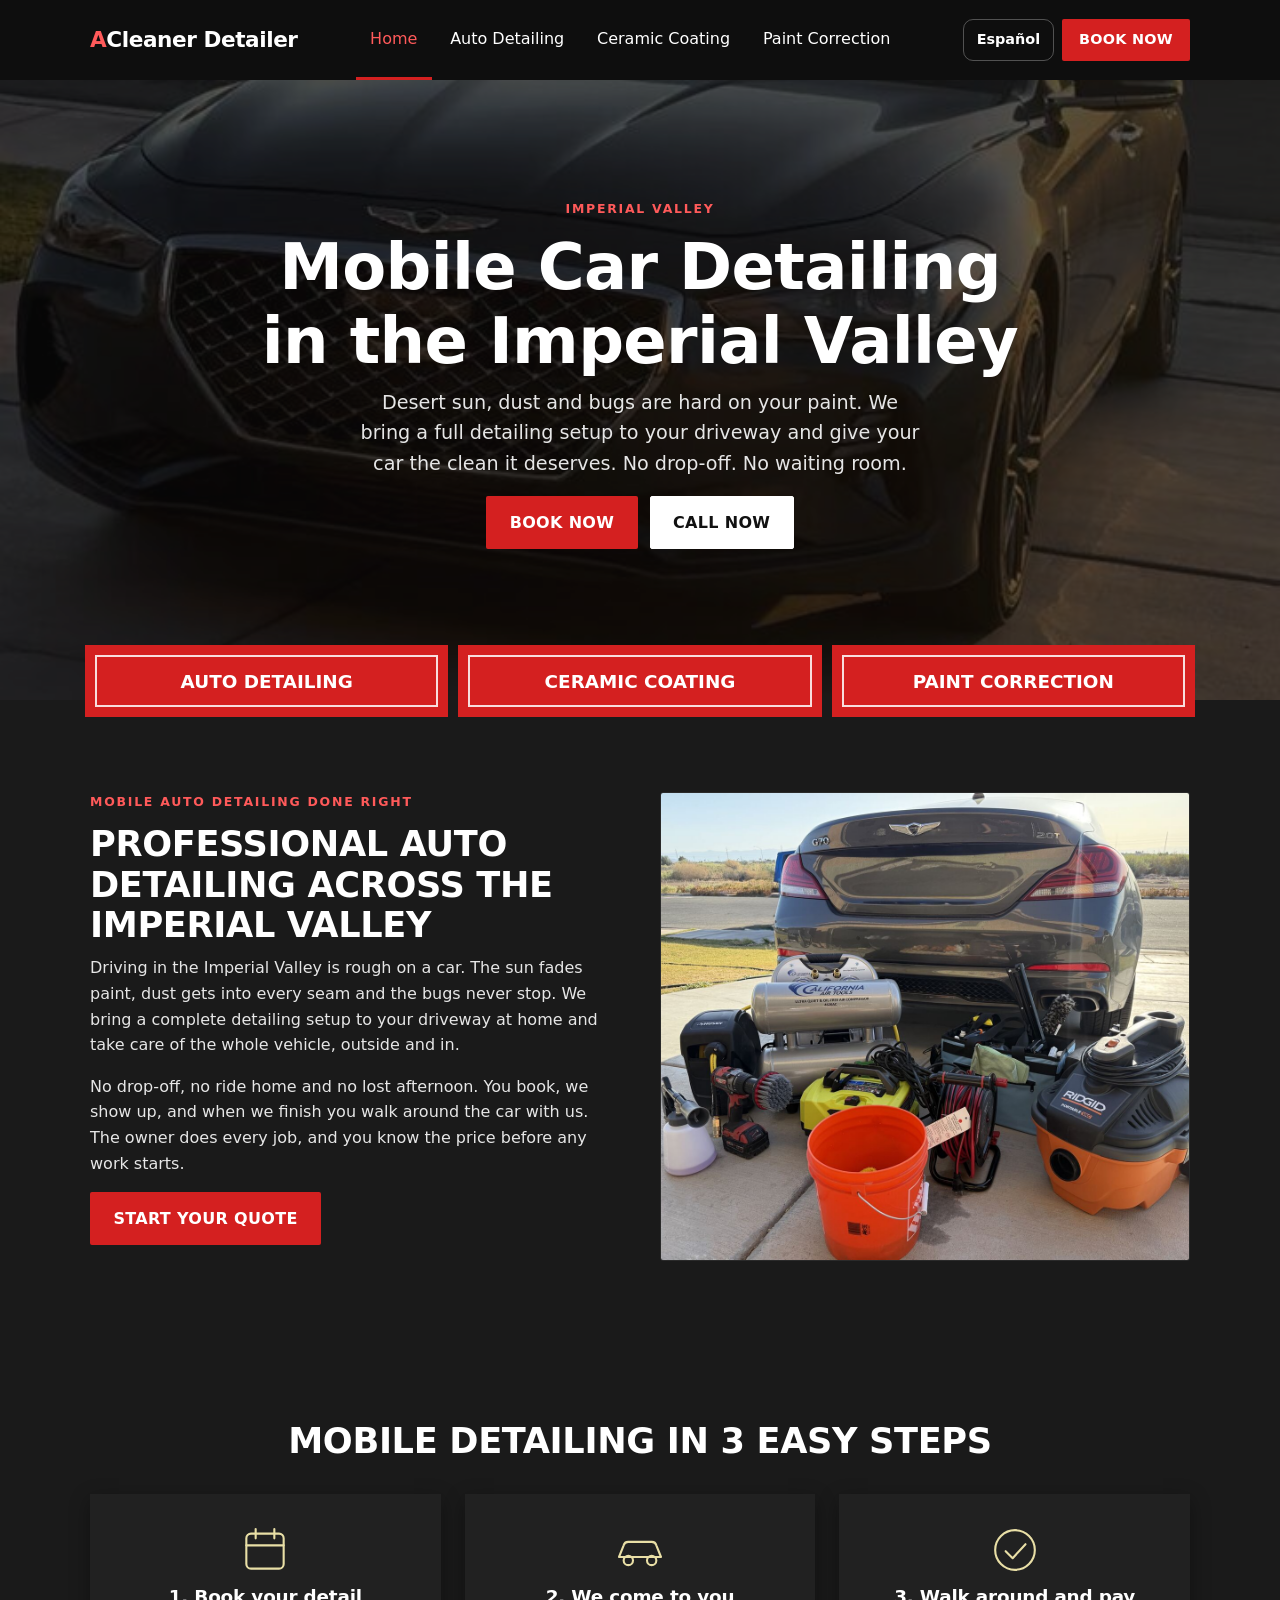
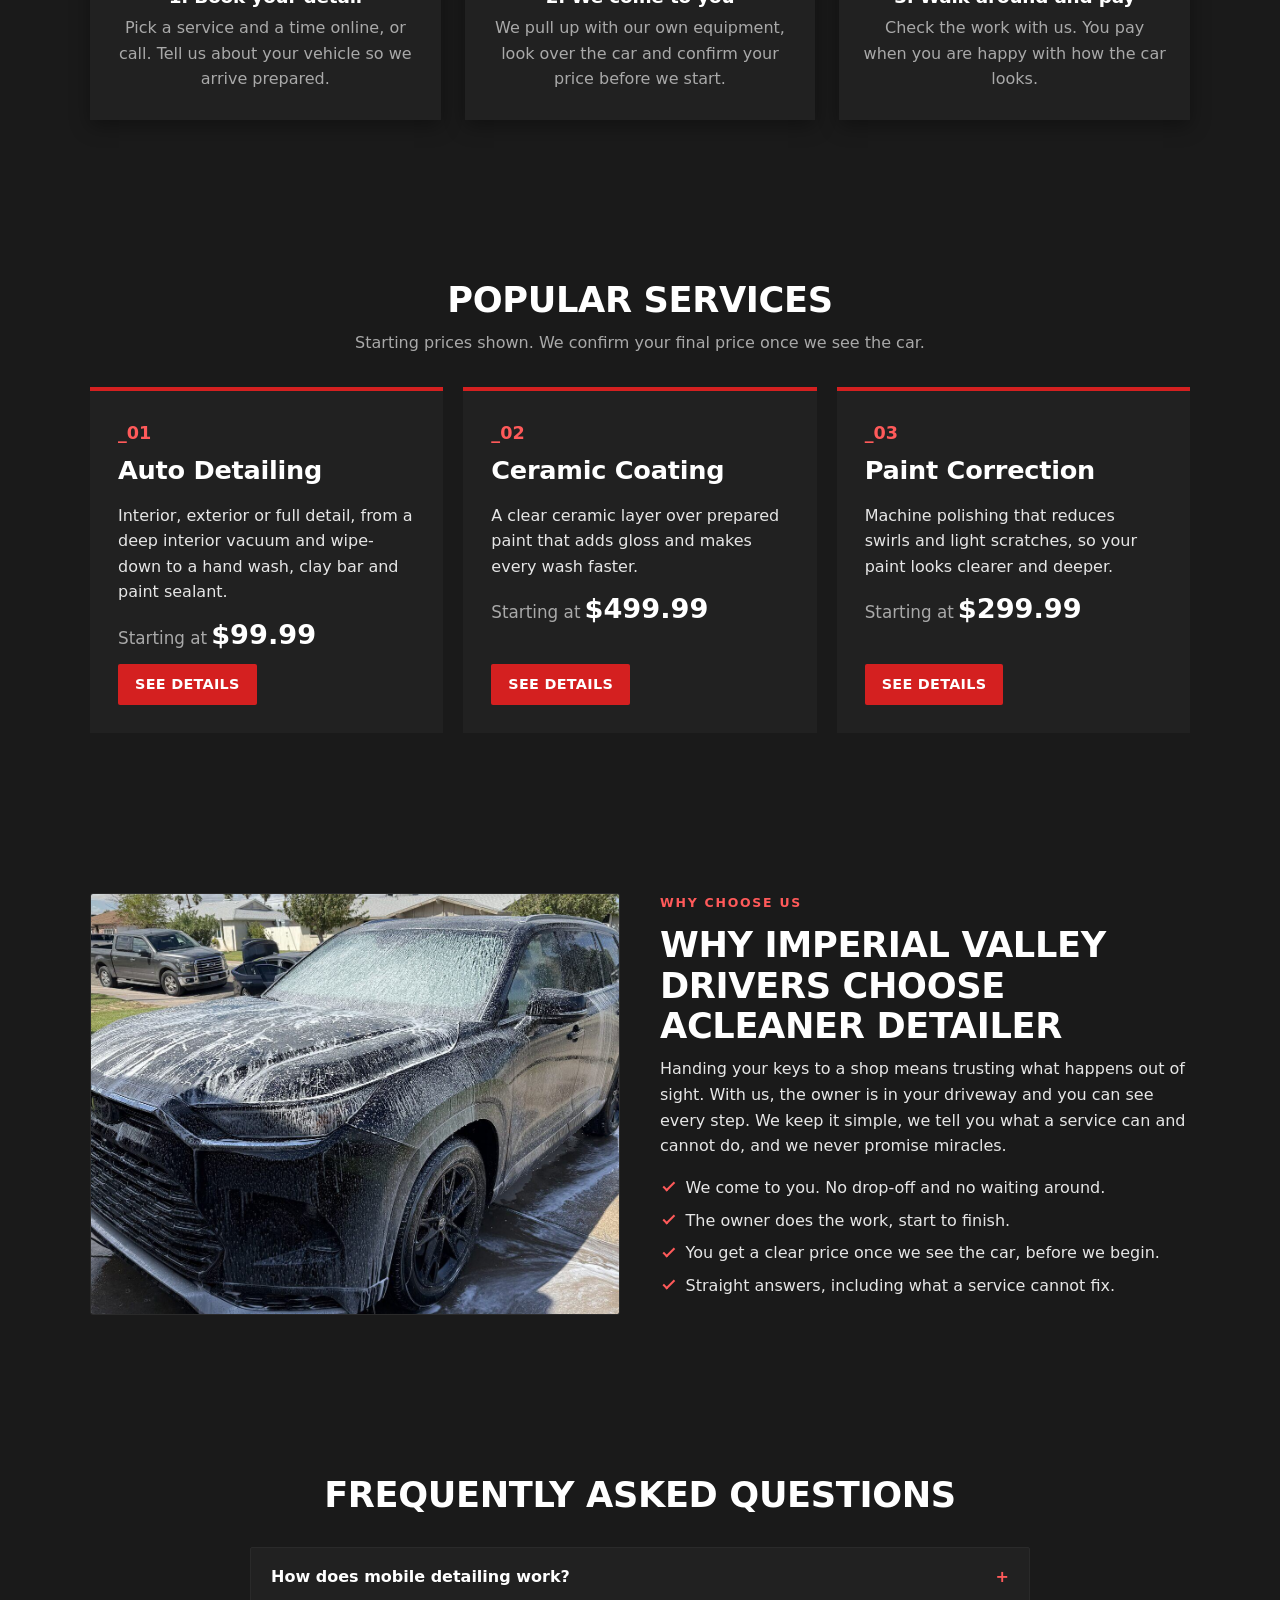
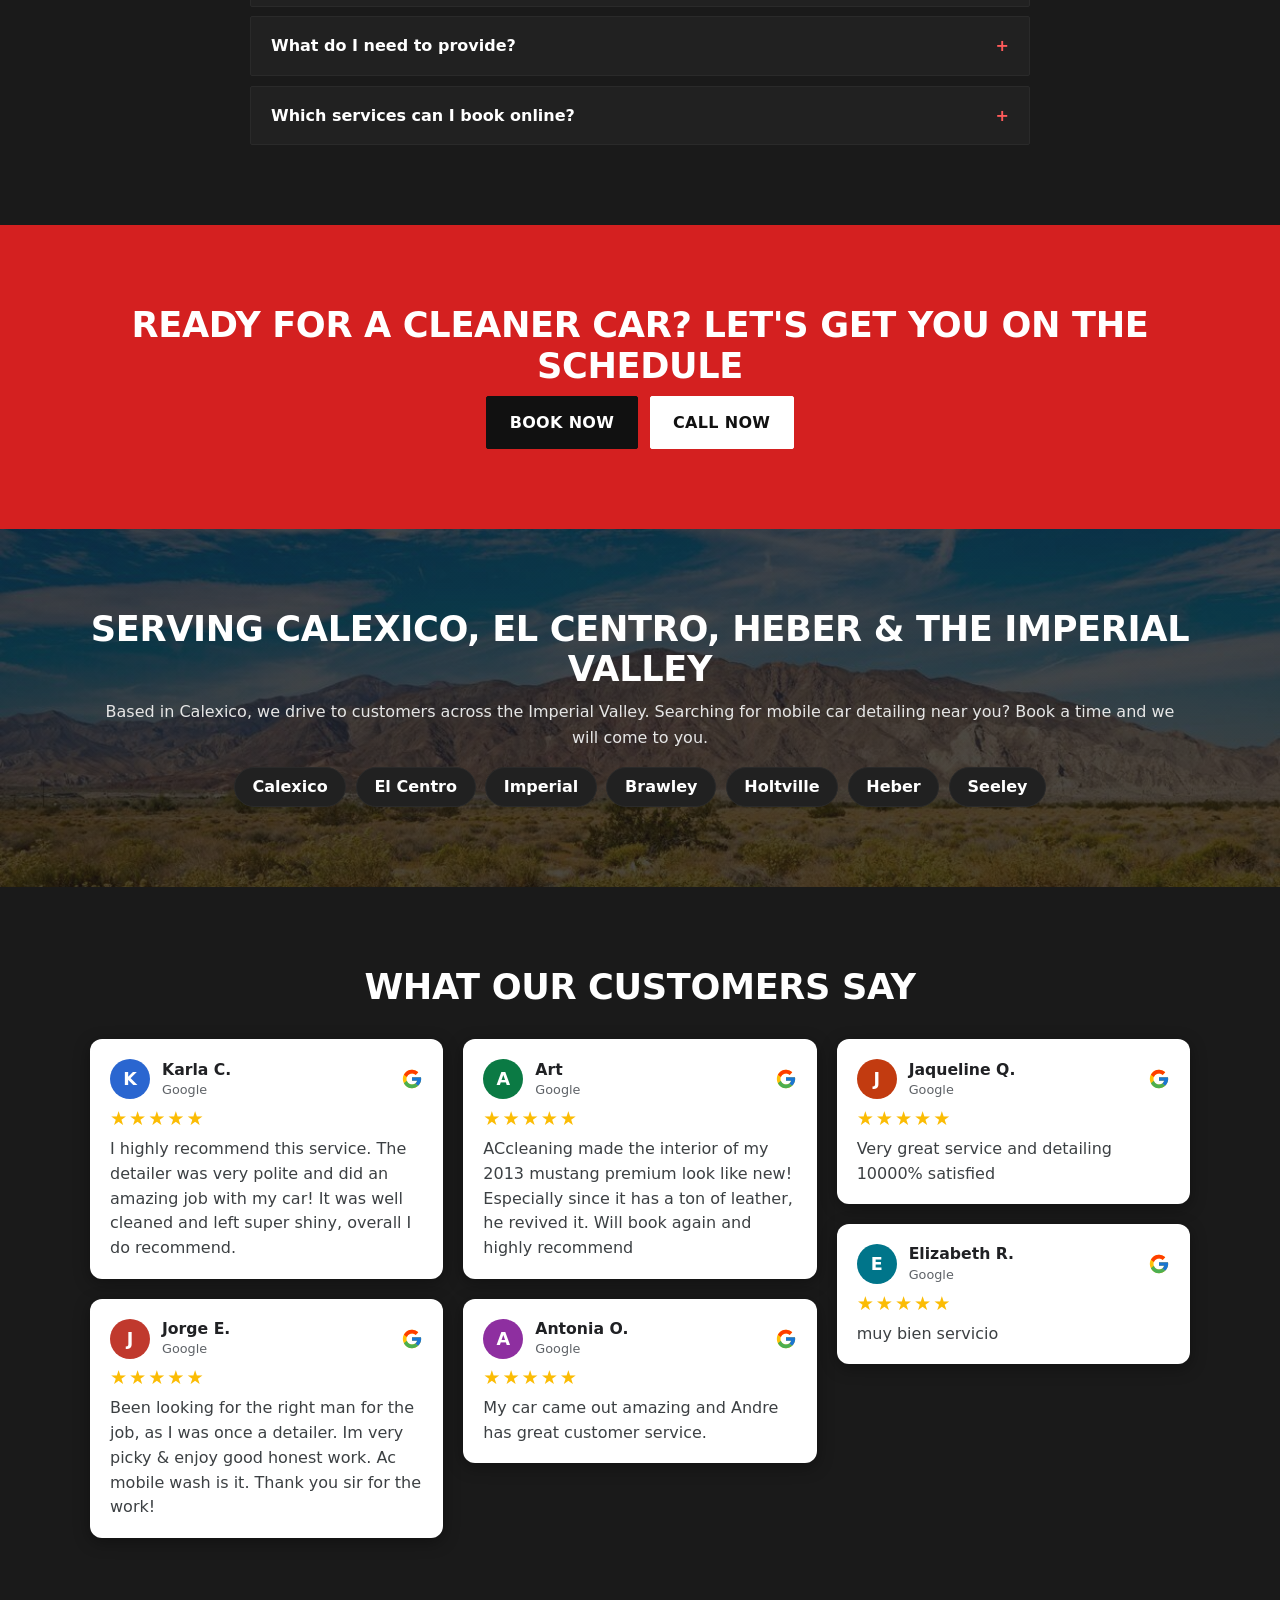
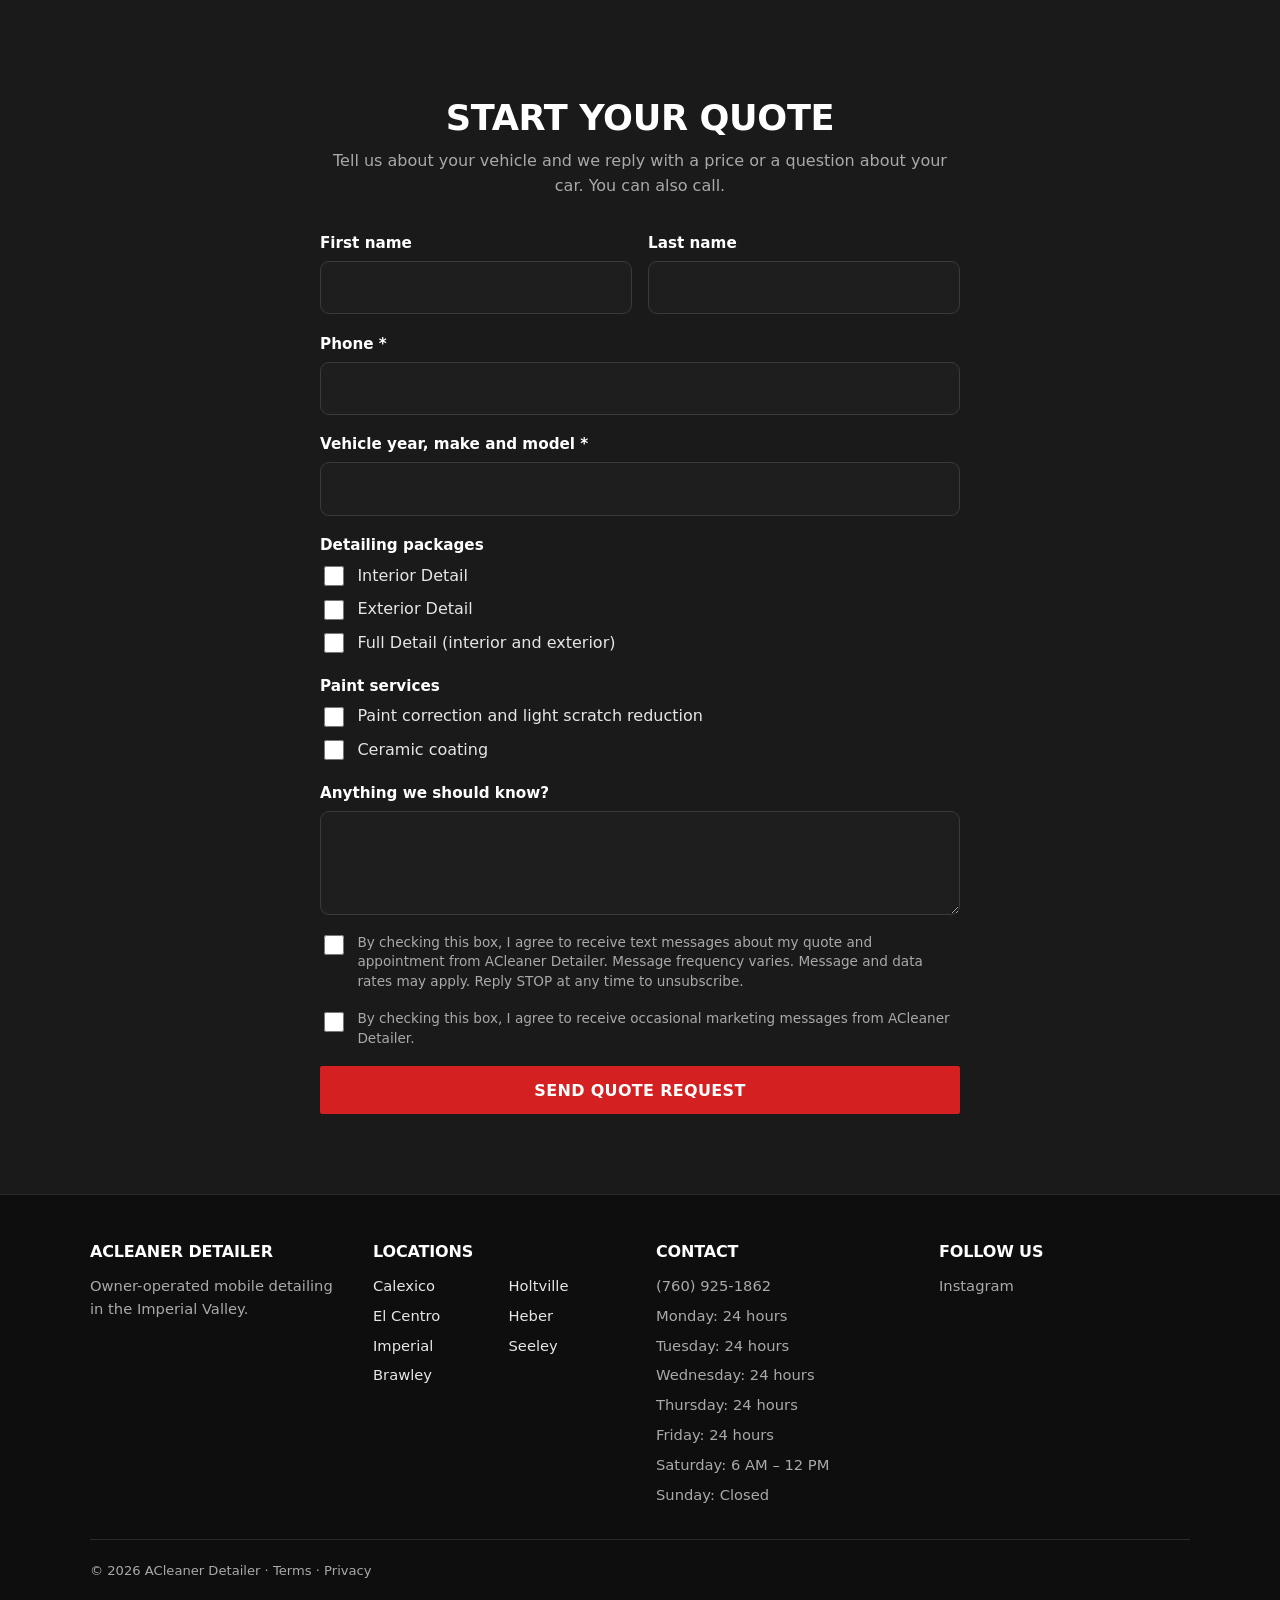
==== commit 08e340fa: "Temporary: switch all phone links to (760) 925-1862 while A2P number is down Co-Authored-By: Claude " ====
--- a/index.html
+++ b/index.html
@@ -2,6 +2,13 @@
 <html lang="en">
 <head>
 <meta charset="UTF-8">
+<!-- Google Tag Manager -->
+<script>(function(w,d,s,l,i){w[l]=w[l]||[];w[l].push({'gtm.start':
+new Date().getTime(),event:'gtm.js'});var f=d.getElementsByTagName(s)[0],
+j=d.createElement(s),dl=l!='dataLayer'?'&l='+l:'';j.async=true;j.src=
+'https://www.googletagmanager.com/gtm.js?id='+i+dl;f.parentNode.insertBefore(j,f);
+})(window,document,'script','dataLayer','GTM-KWBP2PGX');</script>
+<!-- End Google Tag Manager -->
 <meta name="viewport" content="width=device-width, initial-scale=1">
 <title data-i18n="t_home">Mobile Car Detailing in the Imperial Valley | ACleaner Detailer</title>
 <meta name="description" content="Owner-operated mobile car detailing in the Imperial Valley. Auto detailing, ceramic coating and paint correction. Book online or call.">
@@ -24,7 +31,7 @@
   "name": "ACleaner Detailer",
   "url": "https://acmobiledetailings.com/",
   "image": "https://acmobiledetailings.com/images/og-image.jpg",
-  "telephone": "+1-442-379-0263",
+  "telephone": "+1-760-925-1862",
   "description": "Owner-operated mobile car detailing, ceramic coating and paint correction.",
   "address": { "@type": "PostalAddress", "addressLocality": "Calexico", "addressRegion": "CA", "addressCountry": "US" },
   "areaServed": [
@@ -41,6 +48,10 @@
 </script>
 </head>
 <body>
+<!-- Google Tag Manager (noscript) -->
+<noscript><iframe src="https://www.googletagmanager.com/ns.html?id=GTM-KWBP2PGX"
+height="0" width="0" style="display:none;visibility:hidden"></iframe></noscript>
+<!-- End Google Tag Manager (noscript) -->
 <a class="skip" href="#main" data-i18n="skip">Skip to content</a>
 <header class="site-header">
   <div class="wrap header-row">
@@ -68,7 +79,7 @@
         <p class="lead" data-i18n="h_lead">Desert sun, dust and bugs are hard on your paint. We bring a full detailing setup to your driveway and give your car the clean it deserves. No drop-off. No waiting room.</p>
         <div class="cta-row">
           <a class="btn btn-primary" href="https://link.surge-now.com/widget/booking/wDVsRPHLkmwhjDe3MZhu" target="_blank" rel="noopener" data-i18n="book">Book Now</a>
-          <a class="btn btn-ghost" href="tel:+14423790263" data-i18n="call">Call Now</a>
+          <a class="btn btn-ghost" href="tel:+17609251862" data-i18n="call">Call Now</a>
         </div>
       </div>
     </div>
@@ -188,7 +199,7 @@
       <h2 data-i18n="cta_title">Ready for a Cleaner Car? Let's Get You on the Schedule</h2>
       <div class="cta-row">
         <a class="btn btn-primary" href="https://link.surge-now.com/widget/booking/wDVsRPHLkmwhjDe3MZhu" target="_blank" rel="noopener" data-i18n="book">Book Now</a>
-        <a class="btn btn-ghost" href="tel:+14423790263" data-i18n="call">Call Now</a>
+        <a class="btn btn-ghost" href="tel:+17609251862" data-i18n="call">Call Now</a>
       </div>
     </div>
   </section>
@@ -267,7 +278,7 @@
       <div>
         <h2 data-i18n="f_contact">Contact</h2>
         <ul>
-          <li><a href="tel:+14423790263">(442) 379-0263</a></li>
+          <li><a href="tel:+17609251862">(760) 925-1862</a></li>
           <li class="muted" data-i18n="h_mon">Monday: 24 hours</li>
           <li class="muted" data-i18n="h_tue">Tuesday: 24 hours</li>
           <li class="muted" data-i18n="h_wed">Wednesday: 24 hours</li>
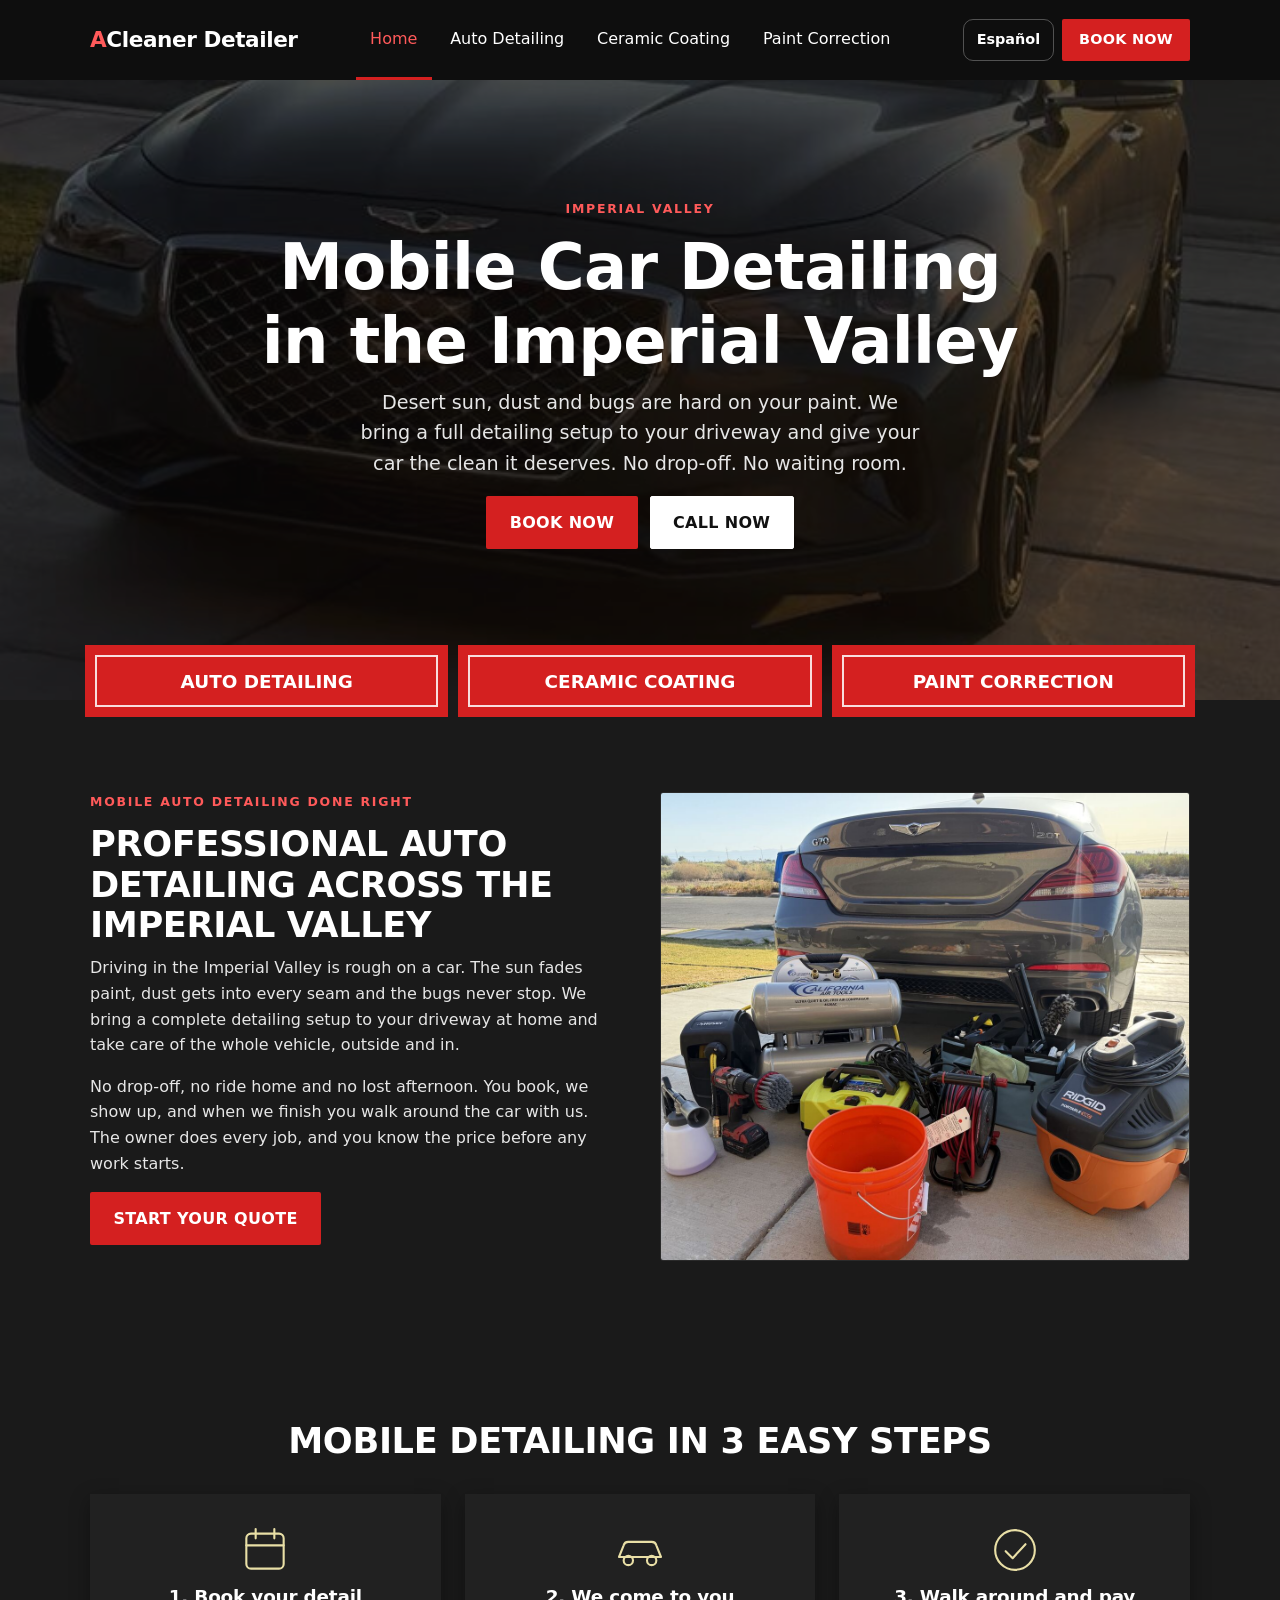
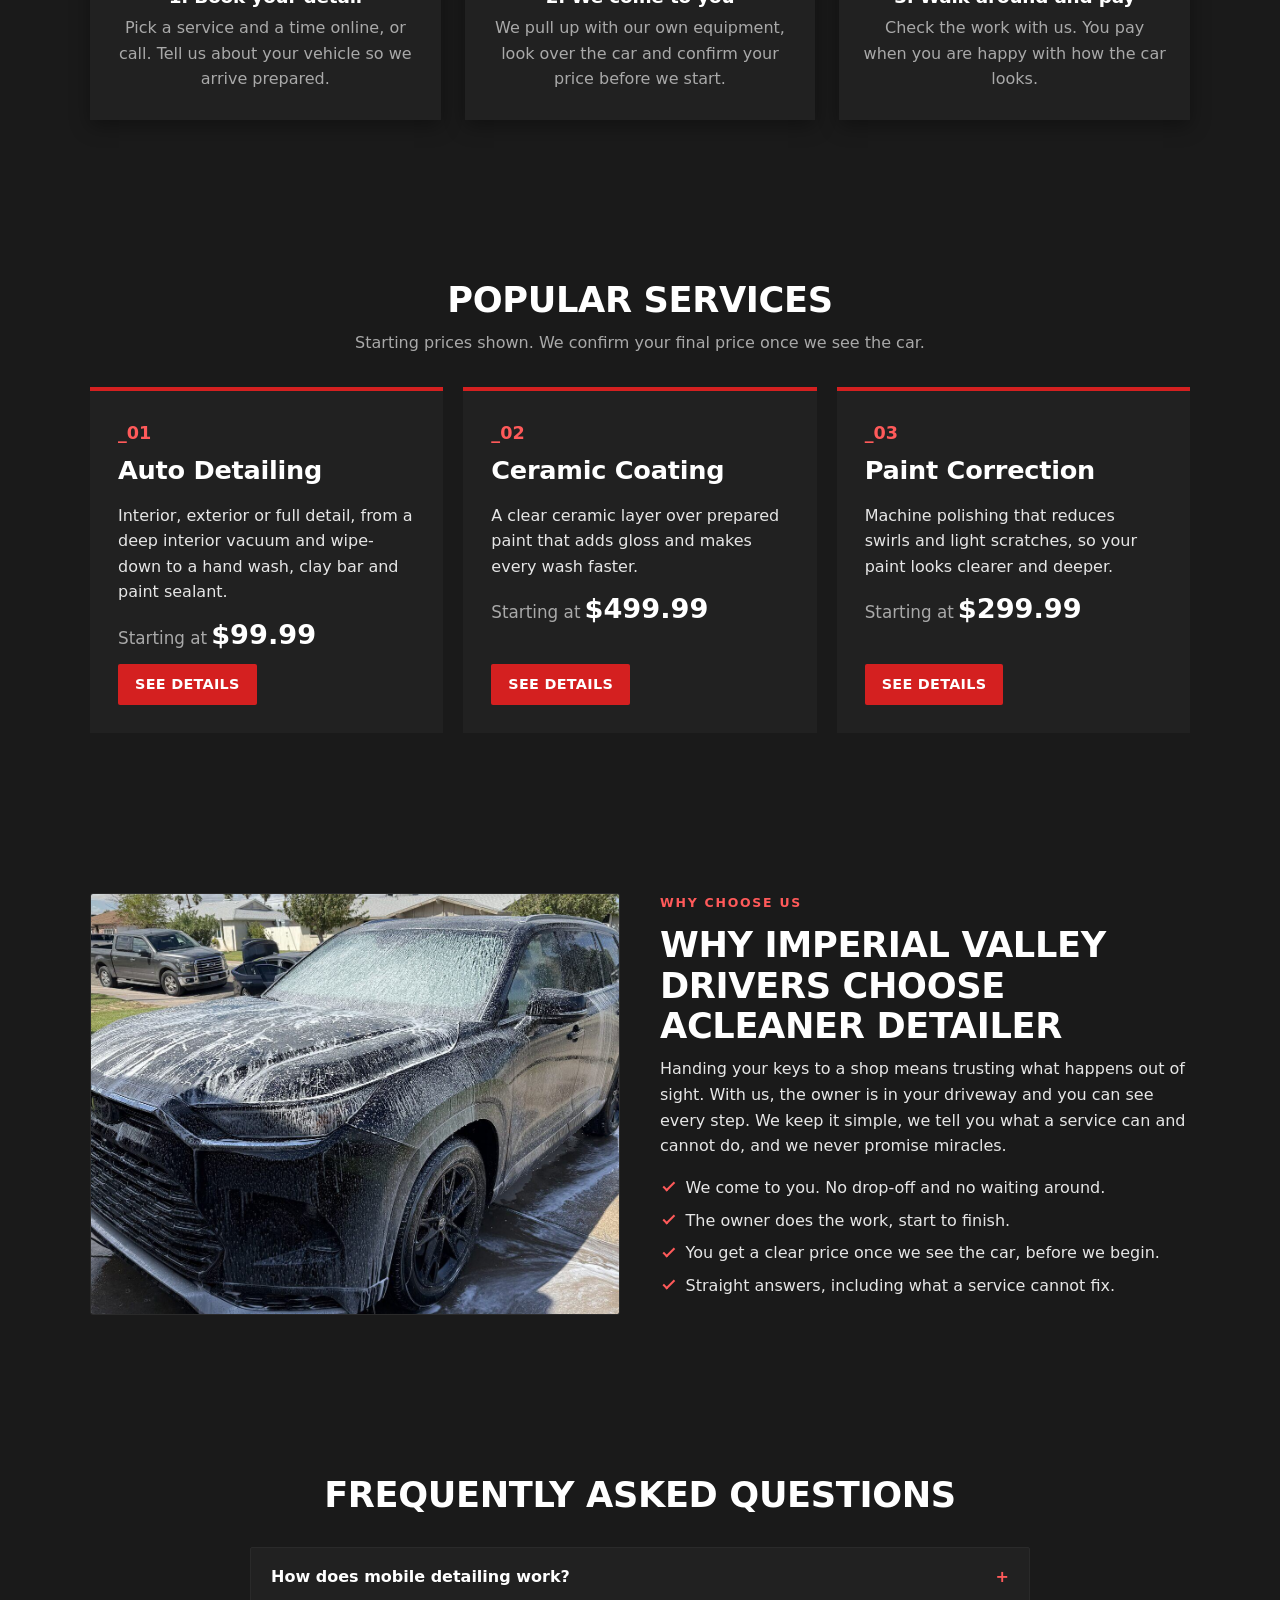
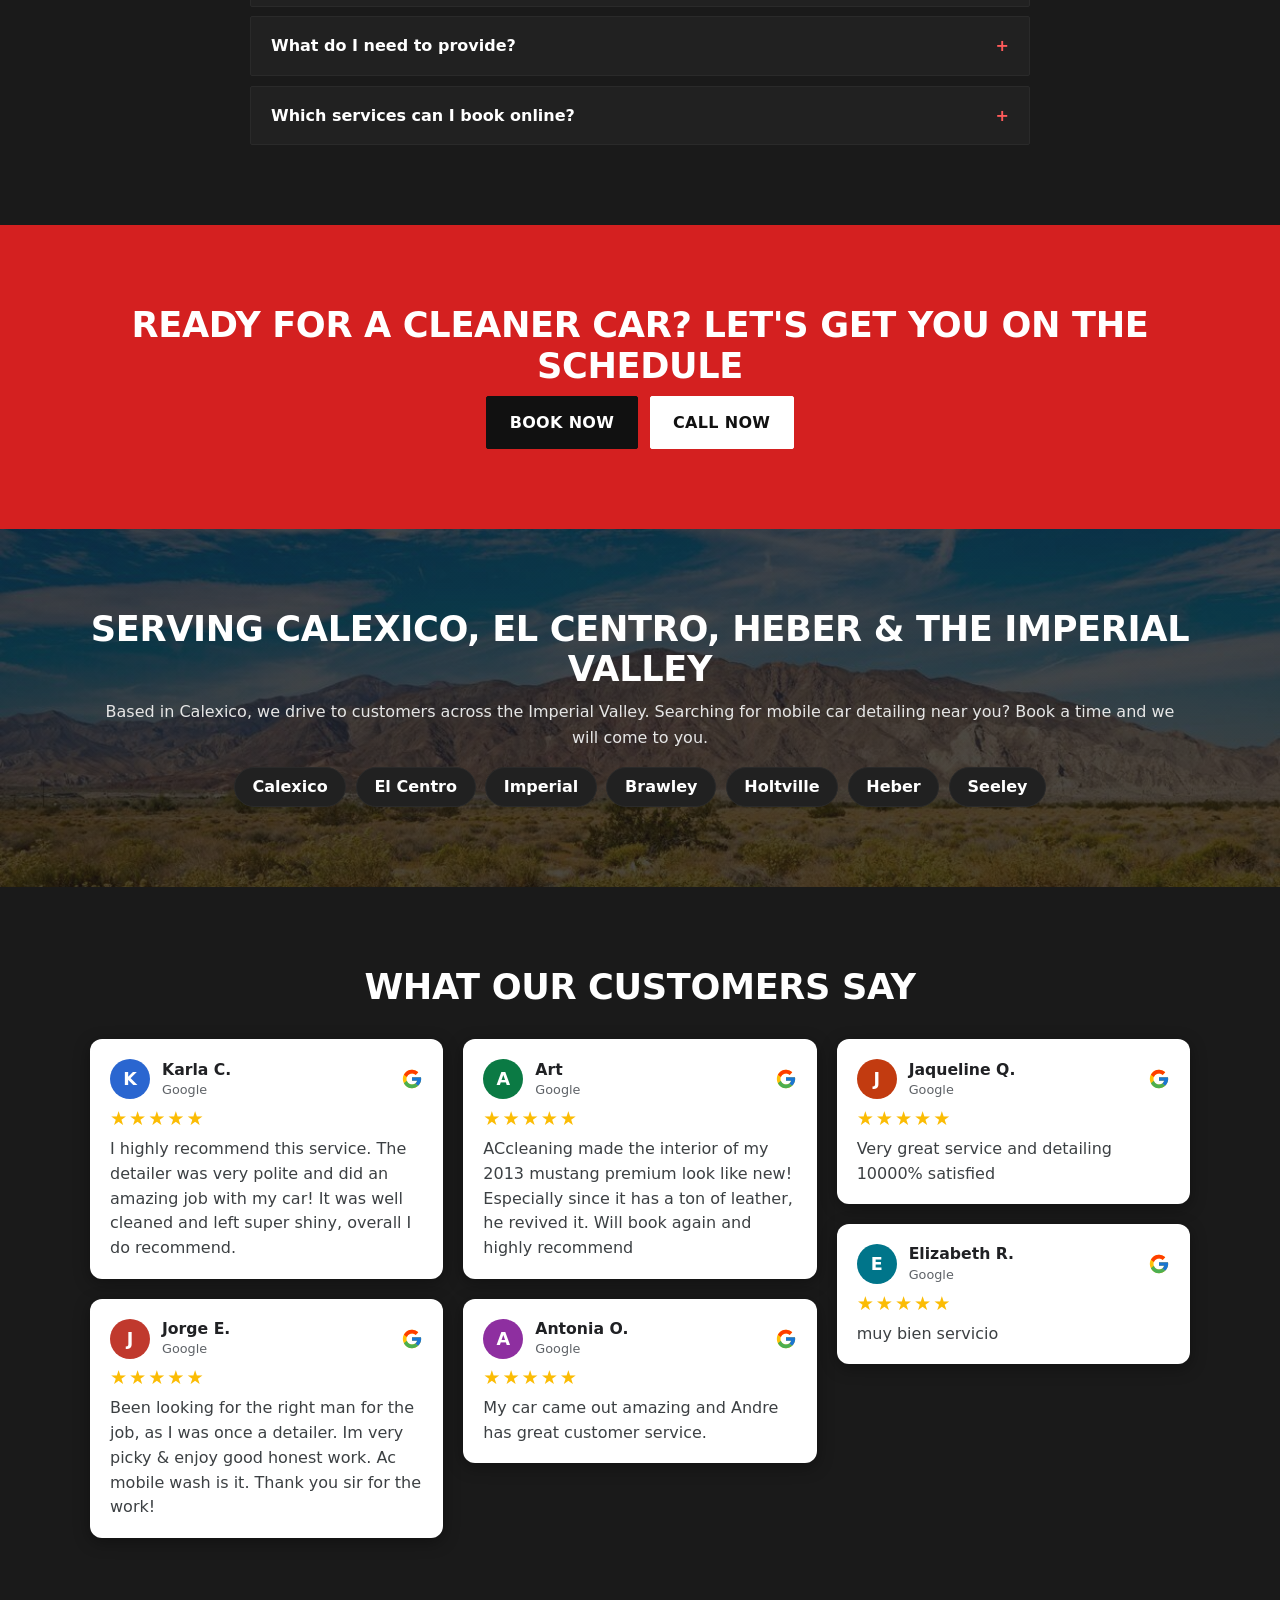
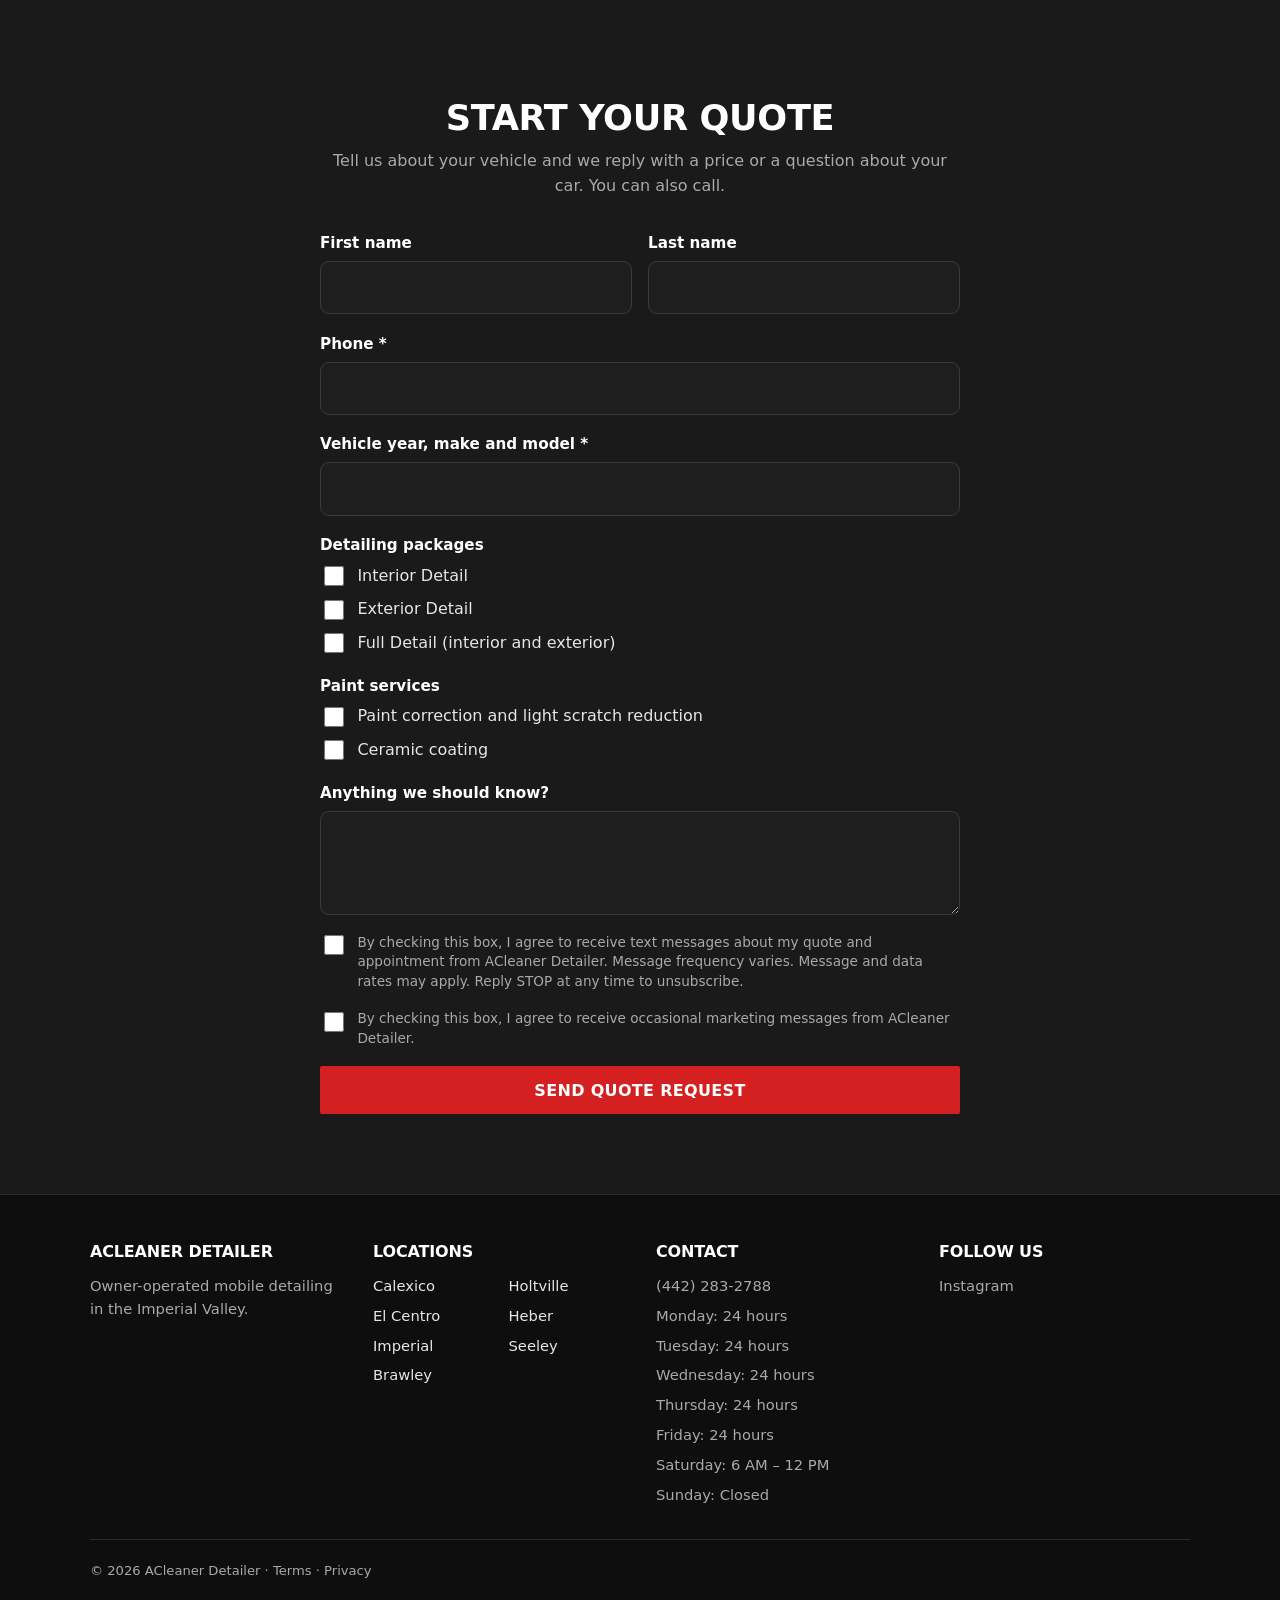
==== commit 3b408b71: "Switch phone number to (442) 283-2788 on all pages Co-Authored-By: Claude Opus 5.5 <noreply@anthropi" ====
--- a/index.html
+++ b/index.html
@@ -31,7 +31,7 @@
   "name": "ACleaner Detailer",
   "url": "https://acmobiledetailings.com/",
   "image": "https://acmobiledetailings.com/images/og-image.jpg",
-  "telephone": "+1-760-925-1862",
+  "telephone": "+1-442-283-2788",
   "description": "Owner-operated mobile car detailing, ceramic coating and paint correction.",
   "address": { "@type": "PostalAddress", "addressLocality": "Calexico", "addressRegion": "CA", "addressCountry": "US" },
   "areaServed": [
@@ -64,7 +64,7 @@
     </nav>
     <div class="header-actions">
       <button type="button" class="lang" id="langBtn" aria-label="Cambiar idioma / Change language">Español</button>
-      <a class="btn btn-primary btn-sm" href="https://link.surge-now.com/widget/booking/wDVsRPHLkmwhjDe3MZhu" target="_blank" rel="noopener" data-i18n="book">Book Now</a>
+      <a class="btn btn-primary btn-sm" href="https://api.leadconnectorhq.com/widget/booking/BIzNii6qVbNRzqgizo45" target="_blank" rel="noopener" data-i18n="book">Book Now</a>
     </div>
   </div>
 </header>
@@ -78,8 +78,8 @@
         <h1 data-i18n="h_title">Mobile Car Detailing in the Imperial Valley</h1>
         <p class="lead" data-i18n="h_lead">Desert sun, dust and bugs are hard on your paint. We bring a full detailing setup to your driveway and give your car the clean it deserves. No drop-off. No waiting room.</p>
         <div class="cta-row">
-          <a class="btn btn-primary" href="https://link.surge-now.com/widget/booking/wDVsRPHLkmwhjDe3MZhu" target="_blank" rel="noopener" data-i18n="book">Book Now</a>
-          <a class="btn btn-ghost" href="tel:+17609251862" data-i18n="call">Call Now</a>
+          <a class="btn btn-primary" href="https://api.leadconnectorhq.com/widget/booking/BIzNii6qVbNRzqgizo45" target="_blank" rel="noopener" data-i18n="book">Book Now</a>
+          <a class="btn btn-ghost" href="tel:+14422832788" data-i18n="call">Call Now</a>
         </div>
       </div>
     </div>
@@ -198,8 +198,8 @@
     <div class="wrap">
       <h2 data-i18n="cta_title">Ready for a Cleaner Car? Let's Get You on the Schedule</h2>
       <div class="cta-row">
-        <a class="btn btn-primary" href="https://link.surge-now.com/widget/booking/wDVsRPHLkmwhjDe3MZhu" target="_blank" rel="noopener" data-i18n="book">Book Now</a>
-        <a class="btn btn-ghost" href="tel:+17609251862" data-i18n="call">Call Now</a>
+        <a class="btn btn-primary" href="https://api.leadconnectorhq.com/widget/booking/BIzNii6qVbNRzqgizo45" target="_blank" rel="noopener" data-i18n="book">Book Now</a>
+        <a class="btn btn-ghost" href="tel:+14422832788" data-i18n="call">Call Now</a>
       </div>
     </div>
   </section>
@@ -278,7 +278,7 @@
       <div>
         <h2 data-i18n="f_contact">Contact</h2>
         <ul>
-          <li><a href="tel:+17609251862">(760) 925-1862</a></li>
+          <li><a href="tel:+14422832788">(442) 283-2788</a></li>
           <li class="muted" data-i18n="h_mon">Monday: 24 hours</li>
           <li class="muted" data-i18n="h_tue">Tuesday: 24 hours</li>
           <li class="muted" data-i18n="h_wed">Wednesday: 24 hours</li>
